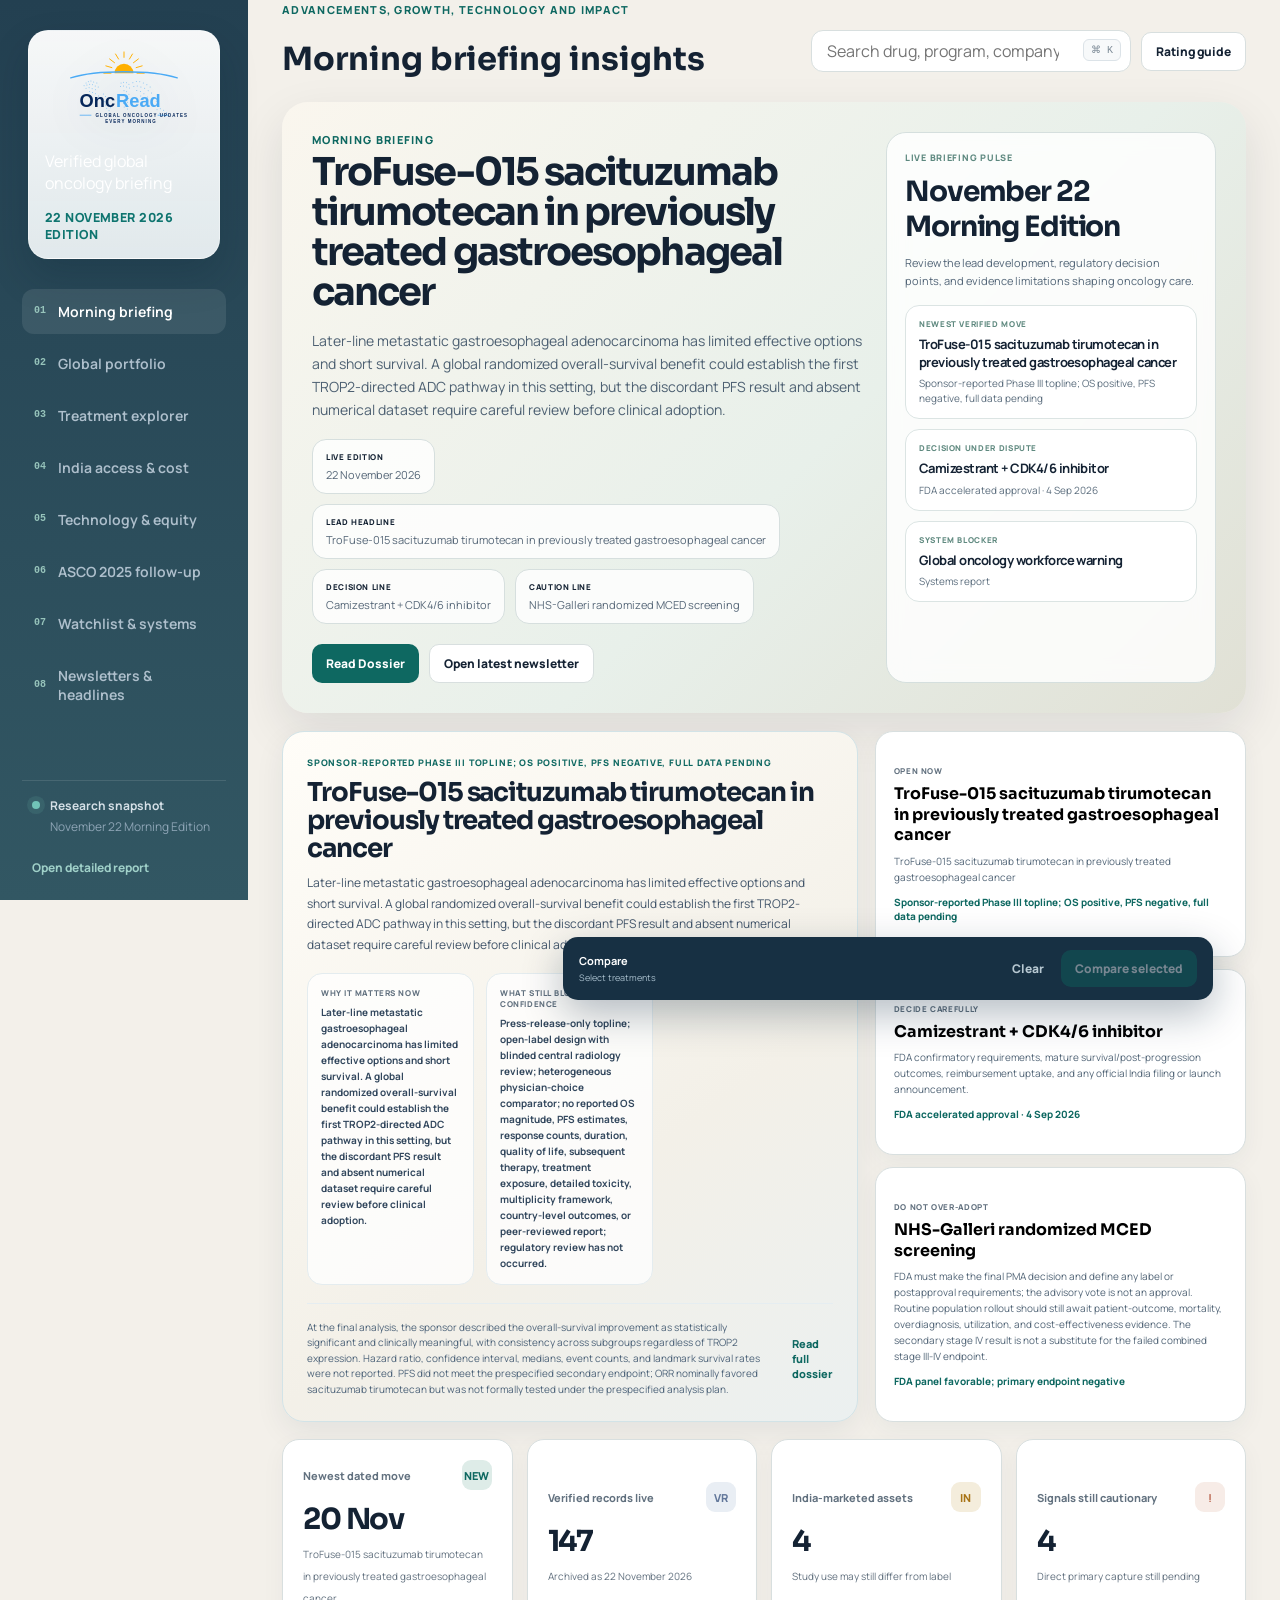
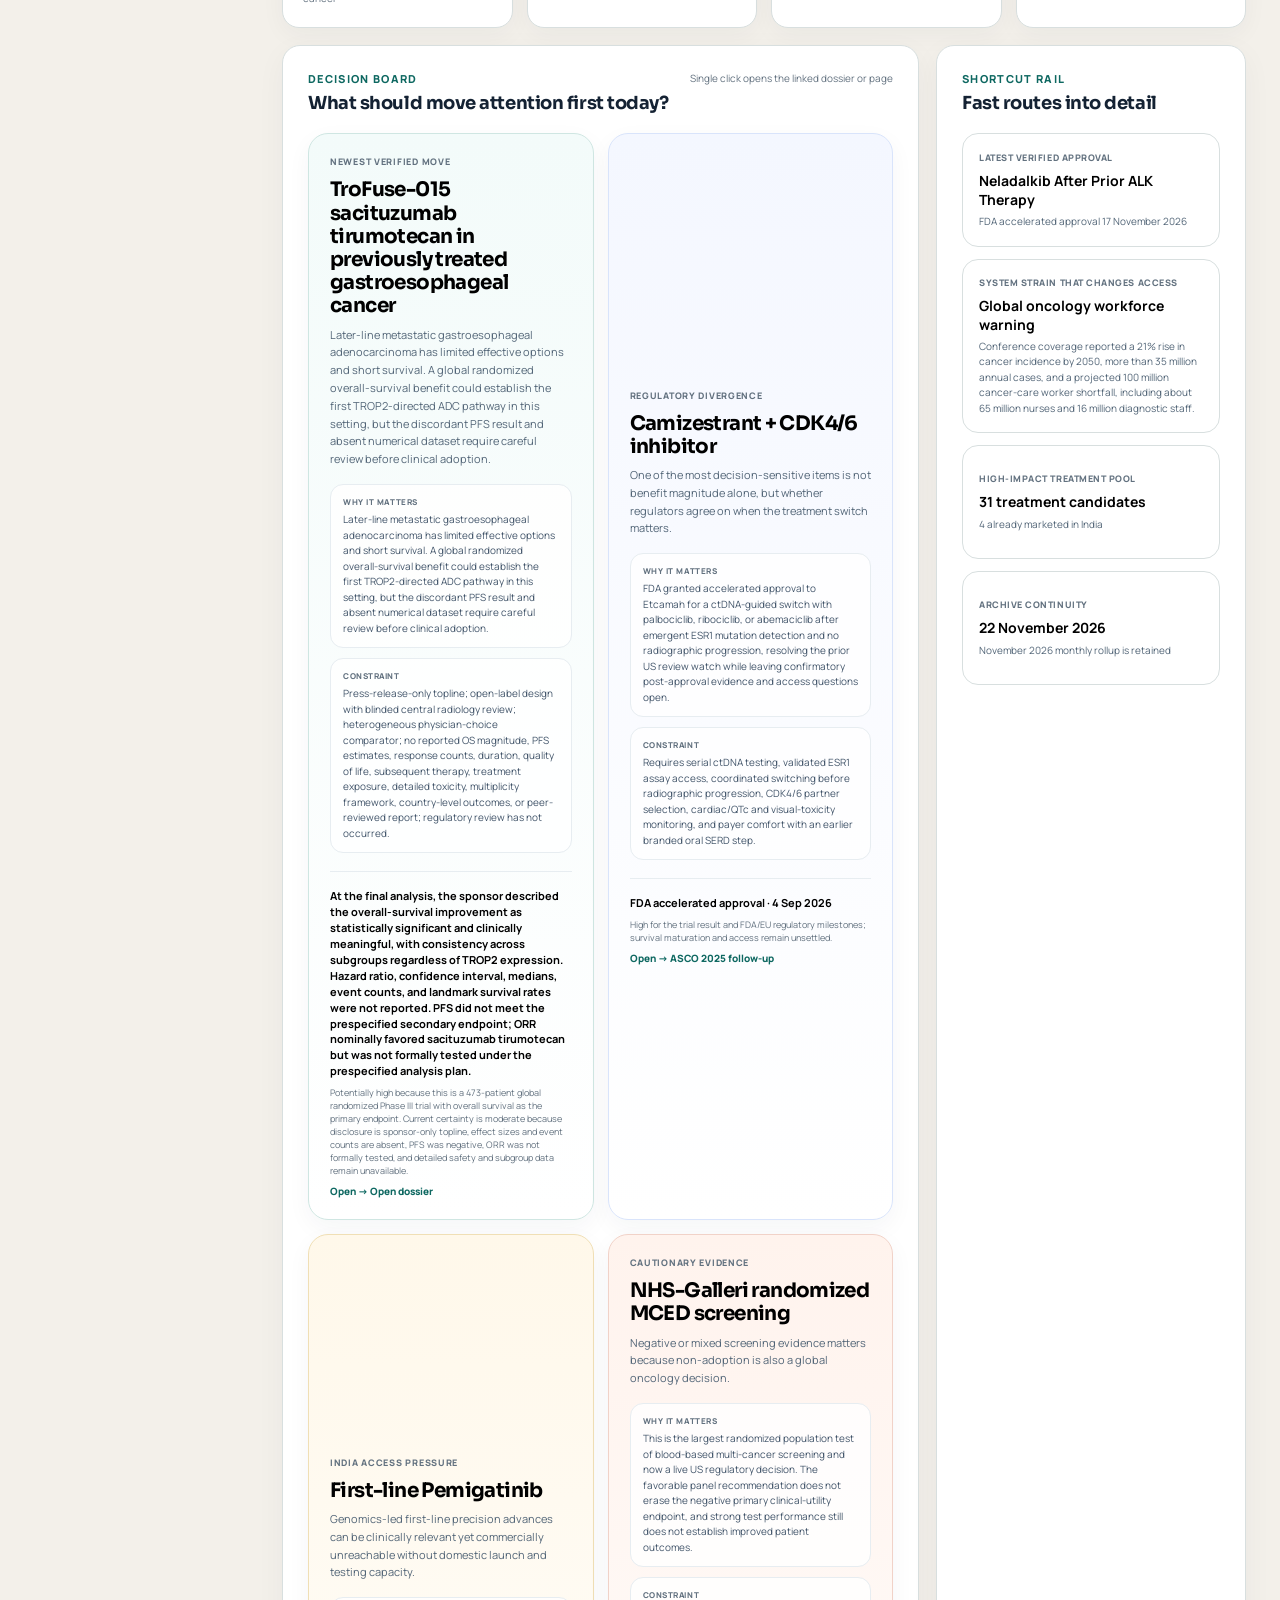
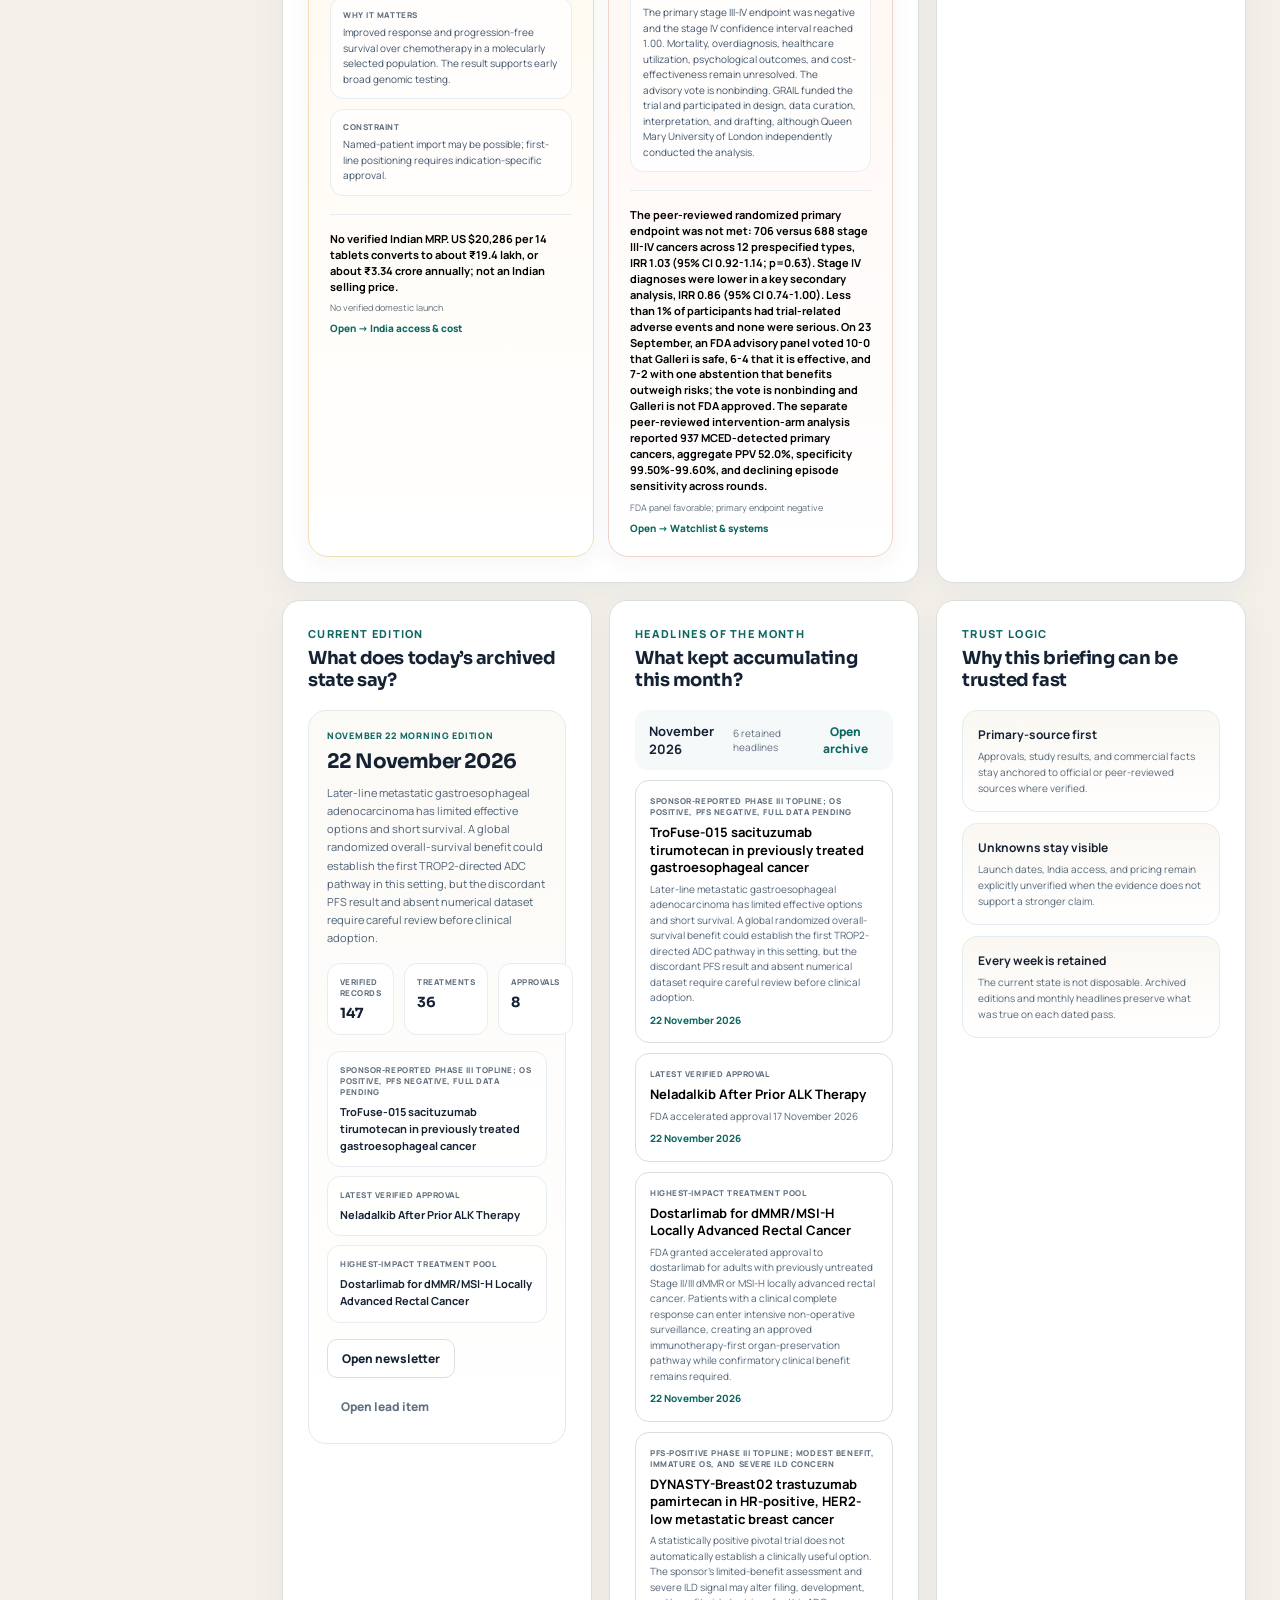
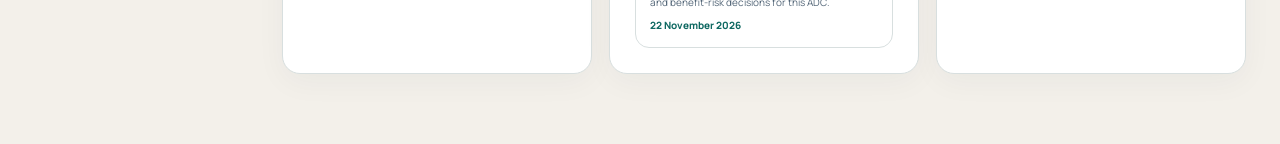
==== index.html @ a48108db "Morning briefing refresh 2026-11-22" ====
<!doctype html>
<html lang="en">
<head>
  <meta charset="utf-8">
  <meta name="viewport" content="width=device-width, initial-scale=1">
  <meta name="description" content="OncRead - Onco updates made easy. Interactive oncology evidence, treatment, cost, safety and access tracking.">
  <link rel="icon" href="oncread_favicon.svg" type="image/svg+xml">
  <link rel="apple-touch-icon" href="oncread_favicon.svg">
  <title>OncRead - Onco updates made easy</title>
  <link rel="stylesheet" href="styles.css?v=20261122-ac281ae">
</head>
<body>
  <a class="skip-link" href="#main-content">Skip to main content</a>
  <div class="app-shell">
    <aside class="sidebar">
      <div class="brand">
        <div class="brand-lockup">
          <img class="brand-mark" src="oncread_logo.svg" alt="OncRead">
          <p class="brand-note">Verified global oncology briefing</p>
          <p id="brand-edition-date" class="brand-edition-date">11 November 2026 edition</p>
        </div>
      </div>

      <nav aria-label="Dashboard sections">
        <button class="nav-item active" data-view="insights">
          <span class="nav-icon">01</span><span>Morning briefing</span>
        </button>
        <button class="nav-item" data-view="overview">
          <span class="nav-icon">02</span><span>Global portfolio</span>
        </button>
        <button class="nav-item" data-view="treatments">
          <span class="nav-icon">03</span><span>Treatment explorer</span>
        </button>
        <button class="nav-item" data-view="india">
          <span class="nav-icon">04</span><span>India access & cost</span>
        </button>
        <button class="nav-item" data-view="systems">
          <span class="nav-icon">05</span><span>Technology & equity</span>
        </button>
        <button class="nav-item" data-view="followup">
          <span class="nav-icon">06</span><span>ASCO 2025 follow-up</span>
        </button>
        <button class="nav-item" data-view="watchlist">
          <span class="nav-icon">07</span><span>Watchlist & systems</span>
        </button>
        <button class="nav-item" data-view="archive">
          <span class="nav-icon">08</span><span>Newsletters & headlines</span>
        </button>
      </nav>

      <div class="sidebar-note">
        <span class="status-dot"></span>
        <div>
          <strong>Research snapshot</strong>
          <p id="sidebar-prepared-date">November 22 Morning Edition</p>
        </div>
      </div>
      <a class="report-link" href="ASCO_2026_Advances_Impact_Assessment.docx">Open detailed report</a>
    </aside>

    <main id="main-content" tabindex="-1">
      <header class="topbar">
        <div>
          <p class="eyebrow">Advancements, growth, technology and impact</p>
          <h1 id="view-title">Morning briefing insights</h1>
        </div>
        <div class="topbar-actions">
          <label class="search-box">
            <span class="sr-only">Search global portfolio</span>
            <input id="global-search" type="search" aria-label="Search dashboard" placeholder="Search drug, program, company, cancer...">
            <kbd>⌘ K</kbd>
          </label>
          <button id="methodology-button" class="button secondary">Rating guide</button>
        </div>
      </header>

      <section id="insights" class="view active" aria-labelledby="view-title">
        <div class="briefing-hero">
          <div class="briefing-hero-copy">
            <p class="eyebrow light">Morning briefing</p>
            <h3 id="briefing-headline">TroFuse-015 sacituzumab tirumotecan in previously treated gastroesophageal cancer</h3>
            <p id="briefing-summary">Later-line metastatic gastroesophageal adenocarcinoma has limited effective options and short survival. A global randomized overall-survival benefit could establish the first TROP2-directed ADC pathway in this setting, but the discordant PFS result and absent numerical dataset require careful review before clinical adoption.</p>
            <div id="briefing-tag-row" class="briefing-tag-row"><span class="briefing-tag"><strong>Live edition</strong>20 July 2026</span><span class="briefing-tag"><strong>Lead headline</strong>Gedatolisib + Fulvestrant</span><span class="briefing-tag"><strong>Decision line</strong>Camizestrant + CDK4/6 inhibitor</span><span class="briefing-tag"><strong>Caution line</strong>Galleri screening signal</span></div>
            <div class="briefing-cta-row">
              <button id="briefing-primary-action" class="button primary" type="button">Read Dossier</button>
              <button class="button secondary" type="button" data-view="archive">Open latest newsletter</button>
            </div>
          </div>
          <div class="briefing-pulse">
            <span class="briefing-pulse-label">Live briefing pulse</span>
            <strong id="briefing-date-label">November 22 Morning Edition</strong>
            <p id="briefing-pulse-summary">Review the lead development, regulatory decision points, and evidence limitations shaping oncology care.</p>
            <div id="briefing-pulse-list" class="briefing-pulse-list"></div>
          </div>
        </div>

        <div class="briefing-ribbon">
          <article id="briefing-feature-card" class="briefing-feature-card"></article>
          <div id="briefing-action-board" class="briefing-action-board"></div>
        </div>

        <div id="insight-metrics" class="metric-grid"></div>

        <div class="dashboard-grid">
          <article class="panel span-8">
            <div class="panel-heading">
              <div>
                <p class="eyebrow">Decision board</p>
                <h3>What should move attention first today?</h3>
              </div>
              <span class="microcopy">Single click opens the linked dossier or page</span>
            </div>
            <div id="insight-grid" class="insight-grid"></div>
          </article>

          <article class="panel span-4">
            <div class="panel-heading">
              <div>
                <p class="eyebrow">Shortcut rail</p>
                <h3>Fast routes into detail</h3>
              </div>
            </div>
            <div id="insight-rail" class="insight-rail"></div>
          </article>

          <article class="panel span-4">
            <div class="panel-heading">
              <div>
                <p class="eyebrow">Current edition</p>
                <h3>What does today’s archived state say?</h3>
              </div>
            </div>
            <div id="current-edition-preview" class="current-edition-preview"></div>
          </article>

          <article class="panel span-4">
            <div class="panel-heading">
              <div>
                <p class="eyebrow">Headlines of the month</p>
                <h3>What kept accumulating this month?</h3>
              </div>
            </div>
            <div id="monthly-headlines-preview" class="headline-preview-list"></div>
          </article>

          <article class="panel span-4">
            <div class="panel-heading">
              <div>
                <p class="eyebrow">Trust logic</p>
                <h3>Why this briefing can be trusted fast</h3>
              </div>
            </div>
            <div class="trust-list">
              <div class="trust-item">
                <strong>Primary-source first</strong>
                <p>Approvals, study results, and commercial facts stay anchored to official or peer-reviewed sources where verified.</p>
              </div>
              <div class="trust-item">
                <strong>Unknowns stay visible</strong>
                <p>Launch dates, India access, and pricing remain explicitly unverified when the evidence does not support a stronger claim.</p>
              </div>
              <div class="trust-item">
                <strong>Every week is retained</strong>
                <p>The current state is not disposable. Archived editions and monthly headlines preserve what was true on each dated pass.</p>
              </div>
            </div>
          </article>
        </div>
      </section>

      <section id="archive" class="view" aria-labelledby="view-title">
        <div class="archive-hero">
          <div>
            <p class="eyebrow light">Edition archive</p>
            <h3>Retain every verified weekly state as a dated newsletter, not a disappearing overwrite.</h3>
            <p>Reopen any dated edition from 15 June 2026 onward and see the summary, headlines, and spotlight items exactly as they appeared that week.</p>
          </div>
          <div class="followup-stamp archive-stamp">
            <strong id="archive-edition-count">0</strong><span>newsletter editions</span>
            <small>Monthly headlines plus dated weekly states</small>
          </div>
        </div>

        <div class="dashboard-grid">
          <article class="panel span-4">
            <div class="panel-heading">
              <div>
                <p class="eyebrow">Monthly rollup</p>
                <h3>Headlines of the month</h3>
              </div>
              <span class="microcopy">Aggregated from dated editions</span>
            </div>
            <div id="archive-months" class="archive-months"></div>
          </article>

          <article class="panel span-8">
            <div class="panel-heading">
              <div>
                <p class="eyebrow">Weekly archive</p>
                <h3>Open a past newsletter edition</h3>
              </div>
              <span class="microcopy"><strong id="archive-current-edition-label">Current edition</strong></span>
            </div>
            <div id="archive-edition-list" class="archive-edition-list"></div>
          </article>

          <article class="panel span-12">
            <div class="panel-heading">
              <div>
                <p class="eyebrow">Selected edition</p>
                <h3>Weekly newsletter detail</h3>
              </div>
              <span id="archive-selected-label" class="microcopy">Choose an edition to open its archived summary</span>
            </div>
            <div id="archive-detail" class="archive-detail"></div>
          </article>
        </div>
      </section>

      <section id="overview" class="view" aria-labelledby="view-title">
        <div class="portfolio-hero">
          <div>
            <p class="eyebrow light">Curated global portfolio</p>
            <h3>Search once, then read the verified oncology record without bouncing across the dashboard.</h3>
            <p>This page unifies the dashboard's treatment dossiers, ASCO follow-up programs, and watchlist/system signals into one searchable portfolio. It reuses only the verified fields already captured elsewhere in the product, so missing values remain explicitly labeled instead of inferred.</p>
          </div>
          <div class="followup-stamp portfolio-stamp">
            <strong id="portfolio-count">0</strong><span>verified records</span>
            <small>Drug, company, program, or cancer type</small>
          </div>
        </div>

        <div id="portfolio-metrics" class="metric-grid"></div>

        <div class="portfolio-toolbar">
          <label class="portfolio-search-box">Search the portfolio
            <input id="portfolio-search" type="search" aria-label="Search verified portfolio" placeholder="Try tucatinib, pembrolizumab, AstraZeneca, bladder cancer">
          </label>
          <label>Portfolio lane
            <select id="portfolio-type-filter" aria-label="Filter portfolio by record type">
              <option value="all">All verified records</option>
              <option value="treatment">Treatment explorer</option>
              <option value="followup">ASCO 2025 follow-up</option>
              <option value="watchlist">Watchlist & systems</option>
            </select>
          </label>
          <button id="clear-portfolio-search" class="button secondary">Reset portfolio</button>
        </div>

        <div class="dashboard-grid">
          <article class="panel span-5">
            <div class="panel-heading">
              <div>
                <p class="eyebrow">Search results</p>
                <h3>Curated oncology records</h3>
              </div>
              <span class="microcopy"><strong id="portfolio-result-count">0</strong> matches</span>
            </div>
            <div id="portfolio-results" class="portfolio-results"></div>
          </article>

          <article class="panel span-7">
            <div class="panel-heading">
              <div>
                <p class="eyebrow">Selected record</p>
                <h3>Verified detail</h3>
              </div>
              <span class="microcopy">Use the original dossier button when you want the specialist surface</span>
            </div>
            <div id="portfolio-detail" class="portfolio-detail"></div>
          </article>

          <article class="panel span-12">
            <div class="panel-heading">
              <div>
                <p class="eyebrow">Curation method</p>
                <h3>Designed to stay rigorous</h3>
              </div>
            </div>
            <div class="method-list">
              <p><strong>No new inference layer.</strong> The portfolio page does not invent labels, outcomes, prices, approvals, or launch dates; it only reorganizes already-verified dashboard records.</p>
              <p><strong>Cross-lane search.</strong> Treatments, regulatory follow-up programs, and system/watchlist signals are searchable from one place so users can find a molecule or issue without knowing the source section first.</p>
              <p><strong>Explicit uncertainty.</strong> Conference-only, investigational, negative, and region-divergent records keep their original caution labels rather than being flattened into a generic product card.</p>
              <p><strong>Route back to depth.</strong> Every result keeps a link back to its original treatment, follow-up, or watchlist dossier so the portfolio stays curated instead of bloated.</p>
            </div>
          </article>
        </div>
      </section>

      <section id="treatments" class="view" aria-labelledby="view-title">
        <div class="filter-bar">
          <label>Cancer type
            <select id="cancer-filter" aria-label="Filter treatments by cancer type"><option value="all">All cancer types</option></select>
          </label>
          <label>Evidence
            <select id="phase-filter" aria-label="Filter treatments by evidence phase"><option value="all">All phases</option></select>
          </label>
          <label>Impact
            <select id="impact-filter" aria-label="Filter treatments by impact level"><option value="all">All impact levels</option></select>
          </label>
          <label>India status
            <select id="india-filter" aria-label="Filter treatments by India access status">
              <option value="all">All access states</option>
              <option value="available">Available / marketed</option>
              <option value="limited">Import / trial access</option>
              <option value="not-launched">Not launched</option>
            </select>
          </label>
          <button id="clear-filters" class="button secondary">Reset</button>
        </div>
        <div class="results-line"><strong id="result-count">0</strong> advances shown <span>Select up to three for direct comparison.</span></div>
        <div id="treatment-grid" class="treatment-grid"></div>
      </section>

      <section id="india" class="view" aria-labelledby="view-title">
        <div class="india-intro">
          <div>
            <p class="eyebrow">Commercialization lens</p>
            <h3>India availability is indication-specific.</h3>
            <p>A product may be marketed in India while the ASCO study regimen remains off-label or investigational. Converted US prices are shown only as context and are not Indian market prices.</p>
          </div>
          <div class="exchange-card">
            <span>Illustrative conversion used</span>
            <strong>₹95.4 / US$</strong>
            <small>June 2026 reference</small>
          </div>
        </div>
        <div id="india-metrics" class="metric-grid compact"></div>
        <article class="panel">
          <div class="panel-heading">
            <div>
              <p class="eyebrow">Access, price and launch</p>
              <h3>India commercialization tracker</h3>
            </div>
            <span class="microcopy">Prices are gross references, not patient out-of-pocket costs</span>
          </div>
          <div id="india-table" class="table-wrap india-table"></div>
        </article>
      </section>

      <section id="systems" class="view" aria-labelledby="view-title">
        <div id="technology-grid" class="technology-grid"></div>
        <div class="dashboard-grid">
          <article class="panel span-7">
            <div class="panel-heading">
              <div>
                <p class="eyebrow">Implementation gap</p>
                <h3>Operational performance vs clinical proof</h3>
              </div>
            </div>
            <div id="technology-bars" class="technology-bars"></div>
          </article>
          <article class="panel span-5">
            <div class="panel-heading">
              <div>
                <p class="eyebrow">Global oncology</p>
                <h3>Equity and system capacity</h3>
              </div>
            </div>
            <div class="equity-stack">
              <div class="equity-card brazil">
                <span>Brazil · prostate cancer</span>
                <strong>670,205</strong>
                <p>men treated in the public system; racial differences persisted in stage, local treatment and recorded expenditure.</p>
              </div>
              <div class="equity-card kyrgyzstan">
                <span>Kyrgyzstan · cancer burden</span>
                <strong>+21.6%</strong>
                <p>increase in reported new cases from 2020 to 2024, increasing pressure on diagnostics and treatment capacity.</p>
              </div>
            </div>
          </article>
        </div>
      </section>

      <section id="followup" class="view" aria-labelledby="view-title">
        <div class="followup-hero">
          <div>
            <p class="eyebrow light">One year later · baseline 9 June 2026, refreshed for later milestones</p>
            <h3>Which ASCO 2025 signals actually moved forward?</h3>
            <p>This tracker shows which major ASCO 2025 regimens actually moved forward into practice, guidelines, review, or approval. A strong conference result stays provisional until a later milestone is verified.</p>
          </div>
          <div class="followup-stamp">
            <strong id="followup-program-count">0</strong><span>programs tracked</span>
            <small>Selected, not exhaustive</small>
          </div>
        </div>

        <div id="followup-metrics" class="metric-grid"></div>

        <div class="filter-bar followup-filters">
          <label>Current pathway
            <select id="followup-status-filter" aria-label="Filter follow-up records by pathway status">
              <option value="all">All pathways</option>
              <option value="approved">Regulatory approval</option>
              <option value="review">Under regulatory review</option>
              <option value="guideline">Guideline / practice signal</option>
              <option value="development">Ongoing development</option>
            </select>
          </label>
          <label>Disease area
            <select id="followup-cancer-filter" aria-label="Filter follow-up records by disease area"><option value="all">All disease areas</option></select>
          </label>
          <button id="reset-followup" class="button secondary">Reset</button>
          <div class="followup-legend">
            <span><i class="legend-dot approved"></i>Approved</span>
            <span><i class="legend-dot review"></i>Review</span>
            <span><i class="legend-dot guideline"></i>Guideline</span>
            <span><i class="legend-dot development"></i>Development</span>
          </div>
        </div>

        <div class="dashboard-grid">
          <article class="panel span-12">
            <div class="panel-heading">
              <div>
                <p class="eyebrow">Program register</p>
                <h3>Evidence, regulation and next catalyst</h3>
              </div>
              <span class="microcopy">Open any dossier for trial design, safety and regional status</span>
            </div>
            <div id="followup-register" class="table-wrap"></div>
          </article>

          <article class="panel span-12">
            <div class="panel-heading">
              <div>
                <p class="eyebrow">Conference-to-care narratives</p>
                <h3>What happened after the presentation?</h3>
              </div>
              <span class="microcopy">Dates are verified public milestones</span>
            </div>
            <div id="followup-grid" class="followup-grid"></div>
          </article>

          <article class="panel span-7">
            <div class="panel-heading">
              <div>
                <p class="eyebrow">What the year changed</p>
                <h3>Follow-through assessment</h3>
              </div>
            </div>
            <div id="followup-lessons" class="followup-lessons"></div>
          </article>

          <article class="panel span-5">
            <div class="panel-heading">
              <div>
                <p class="eyebrow">Method</p>
                <h3>How status was assigned</h3>
              </div>
            </div>
            <div class="method-list">
              <p><strong>Approved</strong> means a regulator has authorized the ASCO regimen and population.</p>
              <p><strong>Under review</strong> means a formal application or positive committee opinion is verified, but final authorization may still be pending.</p>
              <p><strong>Guideline signal</strong> means clinical use may advance before a new label, but regulatory and reimbursement status can differ.</p>
              <p><strong>Ongoing development</strong> includes publication, follow-up or further trials without verified approval for the studied use.</p>
            </div>
          </article>
        </div>
      </section>

      <section id="watchlist" class="view" aria-labelledby="view-title">
        <div class="followup-hero watchlist-hero">
          <div>
            <p class="eyebrow light">Open-ended daily review · updated 3 November 2026</p>
            <h3>Material developments that do not fit the treatment cards need their own lane.</h3>
            <p>This watchlist keeps conference signals, negative screening results, surgery-sparing approaches, and system-capacity warnings in view when they could change oncology decisions but still fall short of routine-care adoption.</p>
          </div>
          <div class="followup-stamp">
            <strong id="watchlist-count">0</strong><span>signals tracked</span>
            <small>Conference-only and system-level items clearly labeled</small>
          </div>
        </div>

        <div id="watchlist-metrics" class="metric-grid"></div>

        <div class="filter-bar followup-filters">
          <label>Signal type
            <select id="watchlist-type-filter" aria-label="Filter watchlist by signal type">
              <option value="all">All signal types</option>
            </select>
          </label>
          <label>Evidence state
            <select id="watchlist-status-filter" aria-label="Filter watchlist by evidence state">
              <option value="all">All evidence states</option>
              <option value="published">Peer-reviewed publication</option>
              <option value="regulatory">Regulatory filing or policy</option>
              <option value="conference">Conference-only</option>
              <option value="negative">Negative or cautionary</option>
              <option value="neutral">Neutral randomized result</option>
              <option value="systems">System-level report</option>
            </select>
          </label>
          <button id="reset-watchlist" class="button secondary">Reset</button>
          <div class="followup-legend">
            <span><i class="legend-dot review"></i>Conference-only</span>
            <span><i class="legend-dot development"></i>Negative or cautionary</span>
            <span><i class="legend-dot neutral"></i>Neutral randomized result</span>
            <span><i class="legend-dot approved"></i>System-level report</span>
          </div>
        </div>

        <div class="dashboard-grid">
          <article class="panel span-12">
            <div class="panel-heading">
              <div>
                <p class="eyebrow">Decision register</p>
                <h3>Why these signals matter even without a full product launch or new label</h3>
              </div>
              <span class="microcopy">Each entry states what could change, who is affected and what is still missing</span>
            </div>
            <div id="watchlist-register" class="table-wrap"></div>
          </article>

          <article class="panel span-12">
            <div class="panel-heading">
              <div>
                <p class="eyebrow">Dossiers</p>
                <h3>Conference-only and system-level evidence with explicit caution</h3>
              </div>
              <span class="microcopy">Use these cards when taxonomy would otherwise force a misleading fit</span>
            </div>
            <div id="watchlist-grid" class="followup-grid"></div>
          </article>
        </div>
      </section>
    </main>
  </div>

  <div id="compare-tray" class="compare-tray" aria-live="polite">
    <div><strong>Compare</strong><span id="compare-names">Select treatments</span></div>
    <div>
      <button id="clear-compare" class="button ghost">Clear</button>
      <button id="open-compare" class="button primary" disabled>Compare selected</button>
    </div>
  </div>

  <dialog id="detail-dialog" class="modal" aria-label="Treatment evidence dossier">
    <button class="modal-close" data-close-dialog aria-label="Close">×</button>
    <div id="detail-content"></div>
  </dialog>

  <dialog id="compare-dialog" class="modal wide" aria-label="Treatment comparison">
    <button class="modal-close" data-close-dialog aria-label="Close">×</button>
    <div id="compare-content"></div>
  </dialog>

  <dialog id="methodology-dialog" class="modal" aria-label="Impact rating guide">
    <button class="modal-close" data-close-dialog aria-label="Close">×</button>
    <div class="modal-header">
      <p class="eyebrow">Interpretation framework</p>
      <h2>What the impact categories mean</h2>
      <p>Ratings summarize evidence strength and practical meaning. They do not replace regulatory approval, guidelines or clinical judgment.</p>
    </div>
    <div id="rating-guide" class="rating-guide"></div>
  </dialog>

  <dialog id="followup-dialog" class="modal wide" aria-label="ASCO follow-up dossier">
    <button class="modal-close" data-close-dialog aria-label="Close">×</button>
    <div id="followup-detail-content"></div>
  </dialog>

  <dialog id="watchlist-dialog" class="modal wide" aria-label="Watchlist evidence dossier">
    <button class="modal-close" data-close-dialog aria-label="Close">×</button>
    <div id="watchlist-detail-content"></div>
  </dialog>

  <script id="initial-edition-archive" type="application/json">
{
  "generatedAt": "2026-11-22T00:44:30.677Z",
  "currentEditionId": "2026-11-22",
  "currentEditionLabel": "22 November 2026",
  "editions": [
    {
      "id": "2026-11-22",
      "editionLabel": "22 November 2026",
      "preparedLabel": "November 22 Morning Edition",
      "monthKey": "2026-11",
      "monthLabel": "November 2026",
      "summary": "Later-line metastatic gastroesophageal adenocarcinoma has limited effective options and short survival. A global randomized overall-survival benefit could establish the first TROP2-directed ADC pathway in this setting, but the discordant PFS result and absent numerical dataset require careful review before clinical adoption.",
      "file": "/data/editions/2026-11-22.json",
      "metrics": {
        "insights": 4,
        "treatments": 36,
        "followupApprovals": 8,
        "indiaMarketed": 4,
        "watchlistSignals": 100,
        "verifiedRecords": 147
      }
    },
    {
      "id": "2026-11-21",
      "editionLabel": "21 November 2026",
      "preparedLabel": "November 21 Morning Edition",
      "monthKey": "2026-11",
      "monthLabel": "November 2026",
      "summary": "Later-line metastatic gastroesophageal adenocarcinoma has limited effective options and short survival. A global randomized overall-survival benefit could establish the first TROP2-directed ADC pathway in this setting, but the discordant PFS result and absent numerical dataset require careful review before clinical adoption.",
      "file": "/data/editions/2026-11-21.json",
      "metrics": {
        "insights": 4,
        "treatments": 36,
        "followupApprovals": 8,
        "indiaMarketed": 4,
        "watchlistSignals": 100,
        "verifiedRecords": 147
      }
    },
    {
      "id": "2026-11-20",
      "editionLabel": "20 November 2026",
      "preparedLabel": "November 20 Morning Edition",
      "monthKey": "2026-11",
      "monthLabel": "November 2026",
      "summary": "CT and other ionizing modalities are indispensable in pediatric trauma, congenital disease, neurologic emergencies, and serious illness. A large real-world dose-response estimate gives clinicians, radiologists, health systems, and families a clearer basis for minimizing avoidable exposure while preserving timely diagnosis.",
      "file": "/data/editions/2026-11-20.json",
      "metrics": {
        "insights": 4,
        "treatments": 36,
        "followupApprovals": 8,
        "indiaMarketed": 4,
        "watchlistSignals": 99,
        "verifiedRecords": 146
      }
    },
    {
      "id": "2026-11-19",
      "editionLabel": "19 November 2026",
      "preparedLabel": "November 19 Morning Edition",
      "monthKey": "2026-11",
      "monthLabel": "November 2026",
      "summary": "Operable older adults often face a high-stakes choice between a procedure and noninvasive radiation. The analysis shows that much of the apparent survival difference in standard observational studies is selection bias, while leaving a small surgery-associated advantage that may inform but cannot settle multidisciplinary counseling.",
      "file": "/data/editions/2026-11-19.json",
      "metrics": {
        "insights": 4,
        "treatments": 36,
        "followupApprovals": 8,
        "indiaMarketed": 4,
        "watchlistSignals": 98,
        "verifiedRecords": 145
      }
    },
    {
      "id": "2026-11-18",
      "editionLabel": "18 November 2026",
      "preparedLabel": "November 18 Morning Edition",
      "monthKey": "2026-11",
      "monthLabel": "November 2026",
      "summary": "FDA granted accelerated approval to neladalkib, marketed as Nelkarmi, for adults with locally advanced or metastatic ALK-positive non-small cell lung cancer after either alectinib as the only prior ALK inhibitor or at least two prior ALK inhibitors plus platinum-based chemotherapy. The action adds a biomarker-defined option after resistance to established ALK therapy.",
      "file": "/data/editions/2026-11-18.json",
      "metrics": {
        "insights": 4,
        "treatments": 36,
        "followupApprovals": 8,
        "indiaMarketed": 4,
        "watchlistSignals": 95,
        "verifiedRecords": 142
      }
    },
    {
      "id": "2026-11-17",
      "editionLabel": "17 November 2026",
      "preparedLabel": "November 17 Morning Edition",
      "monthKey": "2026-11",
      "monthLabel": "November 2026",
      "summary": "FDA approved the all-oral combination of giredestrant, marketed as Wilserdly, plus everolimus for adults with ER-positive, HER2-negative, ESR1-mutated locally advanced or metastatic breast cancer after qualifying endocrine recurrence or progression. FDA also authorized FoundationOne Liquid CDx as the companion diagnostic for specified ESR1 ligand-binding-domain mutations.",
      "file": "/data/editions/2026-11-17.json",
      "metrics": {
        "insights": 4,
        "treatments": 35,
        "followupApprovals": 8,
        "indiaMarketed": 4,
        "watchlistSignals": 94,
        "verifiedRecords": 140
      }
    },
    {
      "id": "2026-11-16",
      "editionLabel": "16 November 2026",
      "preparedLabel": "November 16 Morning Edition",
      "monthKey": "2026-11",
      "monthLabel": "November 2026",
      "summary": "If authorized by the European Commission, the opinions would add another EGFR inhibitor and a first-line PD-1 plus chemotherapy option to the EU NSCLC treatment landscape, affecting biomarker testing, selection, procurement, and sequencing.",
      "file": "/data/editions/2026-11-16.json",
      "metrics": {
        "insights": 4,
        "treatments": 34,
        "followupApprovals": 8,
        "indiaMarketed": 4,
        "watchlistSignals": 93,
        "verifiedRecords": 138
      }
    },
    {
      "id": "2026-11-15",
      "editionLabel": "15 November 2026",
      "preparedLabel": "November 15 Morning Edition",
      "monthKey": "2026-11",
      "monthLabel": "November 2026",
      "summary": "If authorized by the European Commission, the opinions would add another EGFR inhibitor and a first-line PD-1 plus chemotherapy option to the EU NSCLC treatment landscape, affecting biomarker testing, selection, procurement, and sequencing.",
      "file": "/data/editions/2026-11-15.json",
      "metrics": {
        "insights": 4,
        "treatments": 34,
        "followupApprovals": 8,
        "indiaMarketed": 4,
        "watchlistSignals": 93,
        "verifiedRecords": 138
      }
    },
    {
      "id": "2026-11-14",
      "editionLabel": "14 November 2026",
      "preparedLabel": "November 14 Morning Edition",
      "monthKey": "2026-11",
      "monthLabel": "November 2026",
      "summary": "Japan's Ministry of Health, Labour and Welfare approved the wearable Optune Pax Tumor Treating Fields device with first-line gemcitabine and nab-paclitaxel for adults with unresectable locally advanced pancreatic cancer. PANOVA-3 provides randomized evidence of a modest overall-survival improvement over chemotherapy alone. A peer-reviewed prespecified secondary analysis found stable global health status in both groups and longer deterioration-free survival for global health status and pain with Optune Pax.",
      "file": "/data/editions/2026-11-14.json",
      "metrics": {
        "insights": 4,
        "treatments": 34,
        "followupApprovals": 8,
        "indiaMarketed": 4,
        "watchlistSignals": 92,
        "verifiedRecords": 137
      }
    },
    {
      "id": "2026-11-13",
      "editionLabel": "13 November 2026",
      "preparedLabel": "November 13 Morning Edition",
      "monthKey": "2026-11",
      "monthLabel": "November 2026",
      "summary": "This is randomized evidence of both disease-control and survival improvement in a post-chemoimmunotherapy setting with limited options. The absolute gains are clinically relevant but must be weighed against substantial hematologic toxicity and the China-only evidence base.",
      "file": "/data/editions/2026-11-13.json",
      "metrics": {
        "insights": 4,
        "treatments": 34,
        "followupApprovals": 8,
        "indiaMarketed": 4,
        "watchlistSignals": 92,
        "verifiedRecords": 137
      }
    },
    {
      "id": "2026-11-12",
      "editionLabel": "12 November 2026",
      "preparedLabel": "November 12 Morning Edition",
      "monthKey": "2026-11",
      "monthLabel": "November 2026",
      "summary": "The analysis adds patient-centered evidence to a molecularly guided strategy that can spare nearly half of patients from adjuvant radiation while escalating pelvic treatment for unfavorable biology. It clarifies that de-escalation did not trade lower treatment burden for worse overall quality of life during the reported follow-up.",
      "file": "/data/editions/2026-11-12.json",
      "metrics": {
        "insights": 4,
        "treatments": 34,
        "followupApprovals": 8,
        "indiaMarketed": 4,
        "watchlistSignals": 89,
        "verifiedRecords": 134
      }
    },
    {
      "id": "2026-11-11",
      "editionLabel": "11 November 2026",
      "preparedLabel": "November 11 Morning Edition",
      "monthKey": "2026-11",
      "monthLabel": "November 2026",
      "summary": "FDA approved pimicotinib for adults with symptomatic tenosynovial giant cell tumor when surgery may worsen functional limitation or cause severe morbidity. In MANEUVER, blinded independent central review found a week-25 objective response in 56% of patients receiving pimicotinib versus 3.2% with placebo, with prespecified improvements in range of motion, pain, and physical function.",
      "file": "/data/editions/2026-11-11.json",
      "metrics": {
        "insights": 4,
        "treatments": 34,
        "followupApprovals": 8,
        "indiaMarketed": 4,
        "watchlistSignals": 87,
        "verifiedRecords": 132
      }
    },
    {
      "id": "2026-11-04",
      "editionLabel": "4 November 2026",
      "preparedLabel": "November 4 Morning Edition",
      "monthKey": "2026-11",
      "monthLabel": "November 2026",
      "summary": "A statistically positive pivotal trial does not automatically establish a clinically useful option. The sponsor's limited-benefit assessment and severe ILD signal may alter filing, development, and benefit-risk decisions for this ADC.",
      "file": "/data/editions/2026-11-04.json",
      "metrics": {
        "insights": 4,
        "treatments": 33,
        "followupApprovals": 8,
        "indiaMarketed": 4,
        "watchlistSignals": 87,
        "verifiedRecords": 131
      }
    },
    {
      "id": "2026-11-03",
      "editionLabel": "3 November 2026",
      "preparedLabel": "November 3 Morning Edition",
      "monthKey": "2026-11",
      "monthLabel": "November 2026",
      "summary": "MET overexpression or amplification is a common mechanism of resistance after third-generation EGFR inhibition. A positive global randomized trial and US filing could create a biomarker-selected, chemotherapy-sparing treatment pathway after osimertinib progression.",
      "file": "/data/editions/2026-11-03.json",
      "metrics": {
        "insights": 4,
        "treatments": 33,
        "followupApprovals": 8,
        "indiaMarketed": 4,
        "watchlistSignals": 83,
        "verifiedRecords": 127
      }
    },
    {
      "id": "2026-10-30",
      "editionLabel": "30 October 2026",
      "preparedLabel": "October 30 Morning Edition",
      "monthKey": "2026-10",
      "monthLabel": "October 2026",
      "summary": "A reproducible biomarker could focus a complex autologous TIL pathway on patients most likely to respond and make cell-therapy development more feasible in lung cancer. The current association is hypothesis-generating because the subgroup was derived retrospectively from a small, single-arm dataset.",
      "file": "/data/editions/2026-10-30.json",
      "metrics": {
        "insights": 4,
        "treatments": 33,
        "followupApprovals": 8,
        "indiaMarketed": 4,
        "watchlistSignals": 82,
        "verifiedRecords": 126
      }
    },
    {
      "id": "2026-10-29",
      "editionLabel": "29 October 2026",
      "preparedLabel": "October 29 Morning Edition",
      "monthKey": "2026-10",
      "monthLabel": "October 2026",
      "summary": "A large survival effect from a chemotherapy-free first-line combination could change treatment selection for PD-L1-positive recurrent or metastatic HNSCC if the full efficacy, safety, and quality-of-life dataset confirms a favorable benefit-risk profile.",
      "file": "/data/editions/2026-10-29.json",
      "metrics": {
        "insights": 4,
        "treatments": 33,
        "followupApprovals": 8,
        "indiaMarketed": 4,
        "watchlistSignals": 81,
        "verifiedRecords": 125
      }
    },
    {
      "id": "2026-10-28",
      "editionLabel": "28 October 2026",
      "preparedLabel": "October 28 Morning Edition",
      "monthKey": "2026-10",
      "monthLabel": "October 2026",
      "summary": "A fixed-dose, off-the-shelf BCMA bispecific that improves PFS against active standard regimens after commonly used anti-CD38 and lenalidomide therapy could move BCMA-directed treatment into earlier relapse and affect sequencing, infection prevention, and treatment-capacity planning.",
      "file": "/data/editions/2026-10-28.json",
      "metrics": {
        "insights": 4,
        "treatments": 33,
        "followupApprovals": 8,
        "indiaMarketed": 4,
        "watchlistSignals": 78,
        "verifiedRecords": 122
      }
    },
    {
      "id": "2026-10-27",
      "editionLabel": "27 October 2026",
      "preparedLabel": "October 27 Morning Edition",
      "monthKey": "2026-10",
      "monthLabel": "October 2026",
      "summary": "A chemotherapy-free first-line option could reduce treatment burden for a biomarker-defined group while improving disease control. The result also sharpens the distinction between pembrolizumab monotherapy and already authorized first-line pembrolizumab-plus-chemotherapy regimens.",
      "file": "/data/editions/2026-10-27.json",
      "metrics": {
        "insights": 4,
        "treatments": 32,
        "followupApprovals": 8,
        "indiaMarketed": 4,
        "watchlistSignals": 77,
        "verifiedRecords": 120
      }
    },
    {
      "id": "2026-10-26",
      "editionLabel": "26 October 2026",
      "preparedLabel": "October 26 Morning Edition",
      "monthKey": "2026-10",
      "monthLabel": "October 2026",
      "summary": "This is a direct randomized comparison with the drugs currently used in the same molecular setting, avoiding the uncertainty of an indirect cross-trial comparison and supporting a potential new later-line option.",
      "file": "/data/editions/2026-10-26.json",
      "metrics": {
        "insights": 4,
        "treatments": 32,
        "followupApprovals": 8,
        "indiaMarketed": 4,
        "watchlistSignals": 74,
        "verifiedRecords": 117
      }
    },
    {
      "id": "2026-10-25",
      "editionLabel": "25 October 2026",
      "preparedLabel": "October 25 Morning Edition",
      "monthKey": "2026-10",
      "monthLabel": "October 2026",
      "summary": "In INTerpath-001, adjuvant intismeran autogene plus pembrolizumab reduced the hazard of recurrence or death by 42% and distant metastasis or death by 38% versus pembrolizumab alone after complete resection of stage IIB-IV melanoma. This is the first positive randomized Phase III dataset for an individualized mRNA neoantigen therapy, but overall survival remains immature and the product is not approved.",
      "file": "/data/editions/2026-10-25.json",
      "metrics": {
        "insights": 4,
        "treatments": 32,
        "followupApprovals": 8,
        "indiaMarketed": 4,
        "watchlistSignals": 68,
        "verifiedRecords": 111
      }
    },
    {
      "id": "2026-10-24",
      "editionLabel": "24 October 2026",
      "preparedLabel": "October 24 Morning Edition",
      "monthKey": "2026-10",
      "monthLabel": "October 2026",
      "summary": "The result changes interpretation of perioperative checkpoint inhibition in MIBC: activity cannot be generalized across agents, trial designs, chemotherapy delivery, populations, and treatment sequences. Negative evidence can prevent unsupported substitution or extrapolation.",
      "file": "/data/editions/2026-10-24.json",
      "metrics": {
        "insights": 4,
        "treatments": 32,
        "followupApprovals": 8,
        "indiaMarketed": 4,
        "watchlistSignals": 63,
        "verifiedRecords": 106
      }
    },
    {
      "id": "2026-10-23",
      "editionLabel": "23 October 2026",
      "preparedLabel": "October 23 Morning Edition",
      "monthKey": "2026-10",
      "monthLabel": "October 2026",
      "summary": "The European Commission approved perioperative pembrolizumab plus enfortumab vedotin for adults with resectable muscle-invasive bladder cancer regardless of cisplatin eligibility, extending the chemotherapy-free curative-intent option across the EU after randomized improvements in event-free and overall survival over gemcitabine/cisplatin in cisplatin-eligible patients.",
      "file": "/data/editions/2026-10-23.json",
      "metrics": {
        "insights": 4,
        "treatments": 32,
        "followupApprovals": 8,
        "indiaMarketed": 4,
        "watchlistSignals": 59,
        "verifiedRecords": 102
      }
    },
    {
      "id": "2026-10-22",
      "editionLabel": "22 October 2026",
      "preparedLabel": "October 22 Morning Edition",
      "monthKey": "2026-10",
      "monthLabel": "October 2026",
      "summary": "The European Commission approved perioperative pembrolizumab plus enfortumab vedotin for adults with resectable muscle-invasive bladder cancer regardless of cisplatin eligibility, extending the chemotherapy-free curative-intent option across the EU after randomized improvements in event-free and overall survival over gemcitabine/cisplatin in cisplatin-eligible patients.",
      "file": "/data/editions/2026-10-22.json",
      "metrics": {
        "insights": 4,
        "treatments": 32,
        "followupApprovals": 8,
        "indiaMarketed": 4,
        "watchlistSignals": 59,
        "verifiedRecords": 102
      }
    },
    {
      "id": "2026-10-21",
      "editionLabel": "21 October 2026",
      "preparedLabel": "October 21 Morning Edition",
      "monthKey": "2026-10",
      "monthLabel": "October 2026",
      "summary": "National averages can conceal groups with very low screening access. Disaggregated monitoring can change where outreach, screening capacity, navigation, financing, and follow-up resources are directed, particularly for cervical-cancer elimination programmes.",
      "file": "/data/editions/2026-10-21.json",
      "metrics": {
        "insights": 4,
        "treatments": 32,
        "followupApprovals": 8,
        "indiaMarketed": 4,
        "watchlistSignals": 59,
        "verifiedRecords": 102
      }
    },
    {
      "id": "2026-10-20",
      "editionLabel": "20 October 2026",
      "preparedLabel": "October 20 Morning Edition",
      "monthKey": "2026-10",
      "monthLabel": "October 2026",
      "summary": "FDA granted accelerated approval to dostarlimab for adults with previously untreated Stage II/III dMMR or MSI-H locally advanced rectal cancer. Patients with a clinical complete response can enter intensive non-operative surveillance, creating an approved immunotherapy-first organ-preservation pathway while confirmatory clinical benefit remains required.",
      "file": "/data/editions/2026-10-20.json",
      "metrics": {
        "insights": 4,
        "treatments": 32,
        "followupApprovals": 8,
        "indiaMarketed": 4,
        "watchlistSignals": 58,
        "verifiedRecords": 101
      }
    },
    {
      "id": "2026-10-16",
      "editionLabel": "16 October 2026",
      "preparedLabel": "October 16 Morning Edition",
      "monthKey": "2026-10",
      "monthLabel": "October 2026",
      "summary": "dMMR/MSI-H gastric and GEJ cancers may be unusually sensitive to checkpoint blockade. Durable responses and high pCR support randomized perioperative and carefully monitored organ-preservation research, while also highlighting that response alone is not proof that surgery can be omitted.",
      "file": "/data/editions/2026-10-16.json",
      "metrics": {
        "insights": 4,
        "treatments": 31,
        "followupApprovals": 8,
        "indiaMarketed": 4,
        "watchlistSignals": 57,
        "verifiedRecords": 99
      }
    },
    {
      "id": "2026-10-15",
      "editionLabel": "15 October 2026",
      "preparedLabel": "October 15 Morning Edition",
      "monthKey": "2026-10",
      "monthLabel": "October 2026",
      "summary": "Workforce capability, trial access, and measurable facility quality are major constraints on cancer outcomes, especially in lower-resource systems. The agreement links WHO's government and health-system reach with ASCO's clinical education and quality programs and could create reusable implementation pathways rather than isolated training events.",
      "file": "/data/editions/2026-10-15.json",
      "metrics": {
        "insights": 4,
        "treatments": 31,
        "followupApprovals": 8,
        "indiaMarketed": 4,
        "watchlistSignals": 54,
        "verifiedRecords": 96
      }
    },
    {
      "id": "2026-10-14",
      "editionLabel": "14 October 2026",
      "preparedLabel": "October 14 Morning Edition",
      "monthKey": "2026-10",
      "monthLabel": "October 2026",
      "summary": "This is a pivotal negative efficacy signal for an off-the-shelf HPV16-targeted mRNA cancer immunotherapy in a biomarker-selected population. It prevents immune-response or early-phase activity from being mistaken for proven clinical benefit and keeps pembrolizumab-based standard care unchanged while OS matures.",
      "file": "/data/editions/2026-10-14.json",
      "metrics": {
        "insights": 4,
        "treatments": 30,
        "followupApprovals": 8,
        "indiaMarketed": 4,
        "watchlistSignals": 51,
        "verifiedRecords": 92
      }
    },
    {
      "id": "2026-10-13",
      "editionLabel": "13 October 2026",
      "preparedLabel": "October 13 Morning Edition",
      "monthKey": "2026-10",
      "monthLabel": "October 2026",
      "summary": "Cachexia can limit treatment tolerance, quality of life, and survival yet is often recognized late. The study shows that routinely collected weight and laboratory data can identify dynamic episodes at health-system scale and may support earlier supportive-care research without requiring a new assay.",
      "file": "/data/editions/2026-10-13.json",
      "metrics": {
        "insights": 4,
        "treatments": 30,
        "followupApprovals": 8,
        "indiaMarketed": 4,
        "watchlistSignals": 50,
        "verifiedRecords": 91
      }
    },
    {
      "id": "2026-10-12",
      "editionLabel": "12 October 2026",
      "preparedLabel": "October 12 Morning Edition",
      "monthKey": "2026-10",
      "monthLabel": "October 2026",
      "summary": "FDA adjuvant approval · 8 Oct 2026",
      "file": "/data/editions/2026-10-12.json",
      "metrics": {
        "insights": 4,
        "treatments": 30,
        "followupApprovals": 8,
        "indiaMarketed": 4,
        "watchlistSignals": 49,
        "verifiedRecords": 90
      }
    },
    {
      "id": "2026-10-11",
      "editionLabel": "11 October 2026",
      "preparedLabel": "October 11 Morning Edition",
      "monthKey": "2026-10",
      "monthLabel": "October 2026",
      "summary": "FDA adjuvant approval · 8 Oct 2026",
      "file": "/data/editions/2026-10-11.json",
      "metrics": {
        "insights": 4,
        "treatments": 30,
        "followupApprovals": 8,
        "indiaMarketed": 4,
        "watchlistSignals": 49,
        "verifiedRecords": 90
      }
    },
    {
      "id": "2026-10-10",
      "editionLabel": "10 October 2026",
      "preparedLabel": "October 10 Morning Edition",
      "monthKey": "2026-10",
      "monthLabel": "October 2026",
      "summary": "FDA adjuvant approval · 8 Oct 2026",
      "file": "/data/editions/2026-10-10.json",
      "metrics": {
        "insights": 4,
        "treatments": 30,
        "followupApprovals": 8,
        "indiaMarketed": 4,
        "watchlistSignals": 48,
        "verifiedRecords": 89
      }
    },
    {
      "id": "2026-10-09",
      "editionLabel": "9 October 2026",
      "preparedLabel": "October 9 Morning Edition",
      "monthKey": "2026-10",
      "monthLabel": "October 2026",
      "summary": "The negative result argues against assuming that preclinical PARP-CTLA-4 synergy translates into broad clinical benefit in recurrent BRCA-mutated ovarian cancer. It narrows the development case toward biomarker-selected research and makes the toxicity burden central to any future trial design.",
      "file": "/data/editions/2026-10-09.json",
      "metrics": {
        "insights": 4,
        "treatments": 30,
        "followupApprovals": 7,
        "indiaMarketed": 4,
        "watchlistSignals": 47,
        "verifiedRecords": 88
      }
    },
    {
      "id": "2026-10-08",
      "editionLabel": "8 October 2026",
      "preparedLabel": "October 8 Morning Edition",
      "monthKey": "2026-10",
      "monthLabel": "October 2026",
      "summary": "FDA approved tucatinib with trastuzumab and pertuzumab as maintenance after four to eight induction cycles of trastuzumab, pertuzumab and a taxane in adults without progression. HER2CLIMB-05 reduced the risk of progression or death by 36% versus placebo plus trastuzumab and pertuzumab; overall survival remains immature.",
      "file": "/data/editions/2026-10-08.json",
      "metrics": {
        "insights": 4,
        "treatments": 30,
        "followupApprovals": 7,
        "indiaMarketed": 4,
        "watchlistSignals": 45,
        "verifiedRecords": 86
      }
    },
    {
      "id": "2026-10-06",
      "editionLabel": "6 October 2026",
      "preparedLabel": "October 6 Morning Edition",
      "monthKey": "2026-10",
      "monthLabel": "October 2026",
      "summary": "R-CHOP has remained the frontline backbone for most newly diagnosed DLBCL. A large PFS effect from adding a CD3xCD20 bispecific could alter first-line treatment if complete efficacy, safety, survival, and implementation evidence supports regulatory approval and clinical adoption.",
      "file": "/data/editions/2026-10-06.json",
      "metrics": {
        "insights": 4,
        "treatments": 29,
        "followupApprovals": 7,
        "indiaMarketed": 4,
        "watchlistSignals": 45,
        "verifiedRecords": 85
      }
    },
    {
      "id": "2026-10-05",
      "editionLabel": "5 October 2026",
      "preparedLabel": "October 5 Morning Edition",
      "monthKey": "2026-10",
      "monthLabel": "October 2026",
      "summary": "Platinum-resistant ovarian cancer after bevacizumab, PARP inhibition, or mirvetuximab has limited durable options. The response duration and reported activity in low or non-expressing FRalpha tumors support randomized confirmation of a potentially broader ADC strategy.",
      "file": "/data/editions/2026-10-05.json",
      "metrics": {
        "insights": 4,
        "treatments": 29,
        "followupApprovals": 7,
        "indiaMarketed": 4,
        "watchlistSignals": 44,
        "verifiedRecords": 84
      }
    },
    {
      "id": "2026-10-03",
      "editionLabel": "3 October 2026",
      "preparedLabel": "October 3 Morning Edition",
      "monthKey": "2026-10",
      "monthLabel": "October 2026",
      "summary": "Bladder-cancer diagnosis and surveillance rely heavily on repeated cystoscopy and urine cytology, while BCG shortages make treatment selection consequential. A validated noninvasive RNA assay could reduce surveillance burden, identify residual disease, and help allocate BCG or chemotherapy, but clinical utility has not yet been established.",
      "file": "/data/editions/2026-10-03.json",
      "metrics": {
        "insights": 4,
        "treatments": 29,
        "followupApprovals": 7,
        "indiaMarketed": 4,
        "watchlistSignals": 43,
        "verifiedRecords": 83
      }
    },
    {
      "id": "2026-10-01",
      "editionLabel": "1 October 2026",
      "preparedLabel": "October 1 Morning Edition",
      "monthKey": "2026-10",
      "monthLabel": "October 2026",
      "summary": "Metastatic pancreatic cancer has limited first-line options and has historically been resistant to immunotherapy. A randomized signal for a systemically administered, stroma-modifying oncolytic virus is scientifically important, but the mixed primary OS results make a blinded Phase III confirmation essential before practice adoption.",
      "file": "/data/editions/2026-10-01.json",
      "metrics": {
        "insights": 4,
        "treatments": 28,
        "followupApprovals": 7,
        "indiaMarketed": 4,
        "watchlistSignals": 42,
        "verifiedRecords": 81
      }
    },
    {
      "id": "2026-09-30",
      "editionLabel": "30 September 2026",
      "preparedLabel": "September 30 Morning Edition",
      "monthKey": "2026-09",
      "monthLabel": "September 2026",
      "summary": "MET overexpression or amplification is a common mechanism of resistance after third-generation EGFR inhibition. A positive global randomized trial and US filing could create a biomarker-selected, chemotherapy-sparing treatment pathway after osimertinib progression.",
      "file": "/data/editions/2026-09-30.json",
      "metrics": {
        "insights": 4,
        "treatments": 28,
        "followupApprovals": 7,
        "indiaMarketed": 4,
        "watchlistSignals": 40,
        "verifiedRecords": 79
      }
    },
    {
      "id": "2026-09-29",
      "editionLabel": "29 September 2026",
      "preparedLabel": "September 29 Morning Edition",
      "monthKey": "2026-09",
      "monthLabel": "September 2026",
      "summary": "This is the first randomized Phase III comparison of postoperative fractionated and single-session radiosurgery for larger resection cavities. It supports a practice already adopted from retrospective evidence while retaining the convenience and tissue-sparing rationale of focal treatment.",
      "file": "/data/editions/2026-09-29.json",
      "metrics": {
        "insights": 4,
        "treatments": 28,
        "followupApprovals": 7,
        "indiaMarketed": 4,
        "watchlistSignals": 38,
        "verifiedRecords": 77
      }
    },
    {
      "id": "2026-09-28",
      "editionLabel": "28 September 2026",
      "preparedLabel": "September 28 Morning Edition",
      "monthKey": "2026-09",
      "monthLabel": "September 2026",
      "summary": "Triple-class-exposed myeloma remains a high-need setting, and BCMA-directed therapies are often constrained by cytokine-release, infection, monitoring, and site-of-care burden. The full randomized CERVINO presentation supports a monthly BCMA bispecific strategy that could affect sequencing and outpatient or community delivery if regulatory review confirms a favorable benefit-risk profile.",
      "file": "/data/editions/2026-09-28.json",
      "metrics": {
        "insights": 4,
        "treatments": 28,
        "followupApprovals": 7,
        "indiaMarketed": 4,
        "watchlistSignals": 34,
        "verifiedRecords": 73
      }
    },
    {
      "id": "2026-09-25",
      "editionLabel": "25 September 2026",
      "preparedLabel": "September 25 Morning Edition",
      "monthKey": "2026-09",
      "monthLabel": "September 2026",
      "summary": "This is a regulator-independent global evidence classification that can shape national screening policy and distinguishes an established mortality-reducing method from unproven alternatives. It also makes programme quality, diagnostic follow-up, equitable access, and tobacco cessation part of the decision rather than treating the scan as a stand-alone intervention.",
      "file": "/data/editions/2026-09-25.json",
      "metrics": {
        "insights": 4,
        "treatments": 27,
        "followupApprovals": 7,
        "indiaMarketed": 4,
        "watchlistSignals": 34,
        "verifiedRecords": 72
      }
    },
    {
      "id": "2026-09-24",
      "editionLabel": "24 September 2026",
      "preparedLabel": "September 24 Morning Edition",
      "monthKey": "2026-09",
      "monthLabel": "September 2026",
      "summary": "This is the largest randomized population test of blood-based multi-cancer screening and now a live US regulatory decision. The favorable panel recommendation does not erase the negative primary clinical-utility endpoint, and strong test performance still does not establish improved patient outcomes.",
      "file": "/data/editions/2026-09-24.json",
      "metrics": {
        "insights": 4,
        "treatments": 26,
        "followupApprovals": 7,
        "indiaMarketed": 4,
        "watchlistSignals": 33,
        "verifiedRecords": 70
      }
    },
    {
      "id": "2026-09-23",
      "editionLabel": "23 September 2026",
      "preparedLabel": "September 23 Morning Edition",
      "monthKey": "2026-09",
      "monthLabel": "September 2026",
      "summary": "This is the largest randomized population test of blood-based multi-cancer screening. Strong specificity and cancer-signal localization do not establish clinical benefit, and the negative primary endpoint should prevent test performance from being presented as proof that routine screening improves outcomes.",
      "file": "/data/editions/2026-09-23.json",
      "metrics": {
        "insights": 4,
        "treatments": 26,
        "followupApprovals": 7,
        "indiaMarketed": 4,
        "watchlistSignals": 33,
        "verifiedRecords": 70
      }
    },
    {
      "id": "2026-09-22",
      "editionLabel": "22 September 2026",
      "preparedLabel": "September 22 Morning Edition",
      "monthKey": "2026-09",
      "monthLabel": "September 2026",
      "summary": "A chemotherapy-free targeted-radiotherapy strategy could reduce hematologic and gastrointestinal burden while preserving curative-intent local treatment for a molecularly defined stage III population. The result is hypothesis-strengthening rather than practice-defining because its precision and external validity are limited.",
      "file": "/data/editions/2026-09-22.json",
      "metrics": {
        "insights": 4,
        "treatments": 26,
        "followupApprovals": 7,
        "indiaMarketed": 4,
        "watchlistSignals": 32,
        "verifiedRecords": 69
      }
    },
    {
      "id": "2026-09-21",
      "editionLabel": "21 September 2026",
      "preparedLabel": "September 21 Morning Edition",
      "monthKey": "2026-09",
      "monthLabel": "September 2026",
      "summary": "FDA granted full approval to the all-oral imlunestrant plus abemaciclib combination for ESR1-mutated ER-positive, HER2-negative advanced or metastatic breast cancer after endocrine therapy. FDA also approved Guardant360 CDx as the companion diagnostic for this combination.",
      "file": "/data/editions/2026-09-21.json",
      "metrics": {
        "insights": 4,
        "treatments": 26,
        "followupApprovals": 7,
        "indiaMarketed": 4,
        "watchlistSignals": 31,
        "verifiedRecords": 68
      }
    },
    {
      "id": "2026-09-17",
      "editionLabel": "17 September 2026",
      "preparedLabel": "September 17 Morning Edition",
      "monthKey": "2026-09",
      "monthLabel": "September 2026",
      "summary": "Reliable supply and affordable, quality-assured formulations determine whether children can complete curative treatment. The strategy moves WHO's earlier prequalification invitation into a broader procurement and market-design plan, but impact depends on funded implementation and measurable country delivery.",
      "file": "/data/editions/2026-09-17.json",
      "metrics": {
        "insights": 4,
        "treatments": 25,
        "followupApprovals": 7,
        "indiaMarketed": 4,
        "watchlistSignals": 30,
        "verifiedRecords": 66
      }
    },
    {
      "id": "2026-09-16",
      "editionLabel": "16 September 2026",
      "preparedLabel": "September 16 Morning Edition",
      "monthKey": "2026-09",
      "monthLabel": "September 2026",
      "summary": "Reliable supply and affordable, quality-assured formulations determine whether children can complete curative treatment. The strategy moves WHO's earlier prequalification invitation into a broader procurement and market-design plan, but impact depends on funded implementation and measurable country delivery.",
      "file": "/data/editions/2026-09-16.json",
      "metrics": {
        "insights": 4,
        "treatments": 25,
        "followupApprovals": 7,
        "indiaMarketed": 4,
        "watchlistSignals": 29,
        "verifiedRecords": 65
      }
    },
    {
      "id": "2026-09-15",
      "editionLabel": "15 September 2026",
      "preparedLabel": "September 15 Morning Edition",
      "monthKey": "2026-09",
      "monthLabel": "September 2026",
      "summary": "This is the first global randomized Phase III evidence that a HER2-directed therapy can improve first-line disease control over pembrolizumab plus chemotherapy in HER2-mutant NSCLC, but the non-favorable immature OS estimate and pulmonary toxicity require careful interpretation.",
      "file": "/data/editions/2026-09-15.json",
      "metrics": {
        "insights": 4,
        "treatments": 25,
        "followupApprovals": 7,
        "indiaMarketed": 4,
        "watchlistSignals": 24,
        "verifiedRecords": 60
      }
    },
    {
      "id": "2026-09-13",
      "editionLabel": "13 September 2026",
      "preparedLabel": "September 13 Morning Edition",
      "monthKey": "2026-09",
      "monthLabel": "September 2026",
      "summary": "A possible scale-up-related product difference can affect how a failed pivotal immunotherapy trial is interpreted and how future comparability, potency, and manufacturing controls are designed. It does not reverse the negative Phase III result or establish that manufacturing caused the futility outcome.",
      "file": "/data/editions/2026-09-13.json",
      "metrics": {
        "insights": 4,
        "treatments": 25,
        "followupApprovals": 7,
        "indiaMarketed": 4,
        "watchlistSignals": 15,
        "verifiedRecords": 51
      }
    },
    {
      "id": "2026-09-12",
      "editionLabel": "12 September 2026",
      "preparedLabel": "September 12 Morning Edition",
      "monthKey": "2026-09",
      "monthLabel": "September 2026",
      "summary": "A possible scale-up-related product difference can affect how a failed pivotal immunotherapy trial is interpreted and how future comparability, potency, and manufacturing controls are designed. It does not reverse the negative Phase III result or establish that manufacturing caused the futility outcome.",
      "file": "/data/editions/2026-09-12.json",
      "metrics": {
        "insights": 4,
        "treatments": 25,
        "followupApprovals": 7,
        "indiaMarketed": 4,
        "watchlistSignals": 15,
        "verifiedRecords": 51
      }
    },
    {
      "id": "2026-09-11",
      "editionLabel": "11 September 2026",
      "preparedLabel": "September 11 Morning Edition",
      "monthKey": "2026-09",
      "monthLabel": "September 2026",
      "summary": "FDA expanded Hyrnuo's accelerated approval to adults with previously untreated locally advanced or metastatic non-squamous NSCLC harboring HER2/ERBB2 tyrosine-kinase-domain activating mutations detected by an FDA-authorized test, creating an oral first-line targeted option for this uncommon molecular subgroup.",
      "file": "/data/editions/2026-09-11.json",
      "metrics": {
        "insights": 4,
        "treatments": 25,
        "followupApprovals": 7,
        "indiaMarketed": 4,
        "watchlistSignals": 14,
        "verifiedRecords": 50
      }
    },
    {
      "id": "2026-09-10",
      "editionLabel": "10 September 2026",
      "preparedLabel": "September 10 Morning Edition",
      "monthKey": "2026-09",
      "monthLabel": "September 2026",
      "summary": "FDA expanded Hyrnuo's accelerated approval to adults with previously untreated locally advanced or metastatic non-squamous NSCLC harboring HER2/ERBB2 tyrosine-kinase-domain activating mutations detected by an FDA-authorized test, creating an oral first-line targeted option for this uncommon molecular subgroup.",
      "file": "/data/editions/2026-09-10.json",
      "metrics": {
        "insights": 4,
        "treatments": 25,
        "followupApprovals": 7,
        "indiaMarketed": 4,
        "watchlistSignals": 14,
        "verifiedRecords": 50
      }
    },
    {
      "id": "2026-09-09",
      "editionLabel": "9 September 2026",
      "preparedLabel": "September 9 Morning Edition",
      "monthKey": "2026-09",
      "monthLabel": "September 2026",
      "summary": "Glioblastoma has historically shown limited benefit from systemic checkpoint blockade. Demonstrating intratumoral immune activation in a randomized surgical-window study supports further testing of dual PD-1/CTLA-4 blockade and biomarker-directed neoadjuvant strategies, but does not establish a new standard of care.",
      "file": "/data/editions/2026-09-09.json",
      "metrics": {
        "insights": 4,
        "treatments": 24,
        "followupApprovals": 7,
        "indiaMarketed": 4,
        "watchlistSignals": 14,
        "verifiedRecords": 49
      }
    },
    {
      "id": "2026-09-08",
      "editionLabel": "8 September 2026",
      "preparedLabel": "September 8 Morning Edition",
      "monthKey": "2026-09",
      "monthLabel": "September 2026",
      "summary": "Glioblastoma has historically shown limited benefit from systemic checkpoint blockade. Demonstrating intratumoral immune activation in a randomized surgical-window study supports further testing of dual PD-1/CTLA-4 blockade and biomarker-directed neoadjuvant strategies, but does not establish a new standard of care.",
      "file": "/data/editions/2026-09-08.json",
      "metrics": {
        "insights": 4,
        "treatments": 24,
        "followupApprovals": 7,
        "indiaMarketed": 4,
        "watchlistSignals": 14,
        "verifiedRecords": 49
      }
    },
    {
      "id": "2026-09-07",
      "editionLabel": "7 September 2026",
      "preparedLabel": "September 7 Morning Edition",
      "monthKey": "2026-09",
      "monthLabel": "September 2026",
      "summary": "Glioblastoma has historically shown limited benefit from systemic checkpoint blockade. Demonstrating intratumoral immune activation in a randomized surgical-window study supports further testing of dual PD-1/CTLA-4 blockade and biomarker-directed neoadjuvant strategies, but does not establish a new standard of care.",
      "file": "/data/editions/2026-09-07.json",
      "metrics": {
        "insights": 4,
        "treatments": 24,
        "followupApprovals": 7,
        "indiaMarketed": 4,
        "watchlistSignals": 13,
        "verifiedRecords": 48
      }
    },
    {
      "id": "2026-09-05",
      "editionLabel": "5 September 2026",
      "preparedLabel": "September 5 Morning Edition",
      "monthKey": "2026-09",
      "monthLabel": "September 2026",
      "summary": "A Lancet Oncology randomized Phase III publication reported that ivonescimab, a bispecific antibody targeting PD-1 and VEGF, plus platinum-doublet chemotherapy improved progression-free survival versus placebo plus chemotherapy in patients with EGFR-mutated advanced nonsquamous non-small cell lung cancer after progression on a third-generation EGFR TKI.",
      "file": "/data/editions/2026-09-05.json",
      "metrics": {
        "insights": 4,
        "treatments": 24,
        "followupApprovals": 7,
        "indiaMarketed": 4,
        "watchlistSignals": 12,
        "verifiedRecords": 47
      }
    },
    {
      "id": "2026-09-04",
      "editionLabel": "4 September 2026",
      "preparedLabel": "September 4 Morning Edition",
      "monthKey": "2026-09",
      "monthLabel": "September 2026",
      "summary": "A JAMA Oncology randomized Phase III trial reported higher blinded-review total pathological complete response with neoadjuvant anbenitamab plus HB1801, with or without carboplatin, versus trastuzumab, pertuzumab and docetaxel, with or without carboplatin, in stage II-III ERBB2-positive breast cancer.",
      "file": "/data/editions/2026-09-04.json",
      "metrics": {
        "insights": 4,
        "treatments": 23,
        "followupApprovals": 7,
        "indiaMarketed": 4,
        "watchlistSignals": 12,
        "verifiedRecords": 46
      }
    },
    {
      "id": "2026-09-03",
      "editionLabel": "3 September 2026",
      "preparedLabel": "September 3 Morning Edition",
      "monthKey": "2026-09",
      "monthLabel": "September 2026",
      "summary": "First-line EGFR-mutated NSCLC care is increasingly segmented by co-drivers such as MET overexpression. A positive randomized first-line China Phase III signal could influence biomarker testing, all-oral combination sequencing, and later regulatory strategy, but it is not yet an approval or a full efficacy dataset.",
      "file": "/data/editions/2026-09-03.json",
      "metrics": {
        "insights": 4,
        "treatments": 22,
        "followupApprovals": 7,
        "indiaMarketed": 4,
        "watchlistSignals": 11,
        "verifiedRecords": 44
      }
    },
    {
      "id": "2026-09-02",
      "editionLabel": "2 September 2026",
      "preparedLabel": "September 2 Morning Edition",
      "monthKey": "2026-09",
      "monthLabel": "September 2026",
      "summary": "First-line EGFR-mutated NSCLC care is increasingly segmented by co-drivers such as MET overexpression. A positive randomized first-line China Phase III signal could influence biomarker testing, all-oral combination sequencing, and later regulatory strategy, but it is not yet an approval or a full efficacy dataset.",
      "file": "/data/editions/2026-09-02.json",
      "metrics": {
        "insights": 4,
        "treatments": 22,
        "followupApprovals": 7,
        "indiaMarketed": 4,
        "watchlistSignals": 11,
        "verifiedRecords": 44
      }
    },
    {
      "id": "2026-09-01",
      "editionLabel": "1 September 2026",
      "preparedLabel": "September 1 Morning Edition",
      "monthKey": "2026-09",
      "monthLabel": "September 2026",
      "summary": "Cardiovascular risk is common in prostate cancer and can be amplified by androgen-deprivation therapy. This large randomized study supports more reliable risk-factor control through structured referral, but it also cautions against claiming fewer cardiovascular deaths or events without stronger evidence.",
      "file": "/data/editions/2026-09-01.json",
      "metrics": {
        "insights": 4,
        "treatments": 22,
        "followupApprovals": 7,
        "indiaMarketed": 4,
        "watchlistSignals": 10,
        "verifiedRecords": 43
      }
    },
    {
      "id": "2026-08-31",
      "editionLabel": "31 August 2026",
      "preparedLabel": "August 31 Morning Edition",
      "monthKey": "2026-08",
      "monthLabel": "August 2026",
      "summary": "Cardiovascular risk is common in prostate cancer and can be amplified by androgen-deprivation therapy. This large randomized study supports more reliable risk-factor control through structured referral, but it also cautions against claiming fewer cardiovascular deaths or events without stronger evidence.",
      "file": "/data/editions/2026-08-31.json",
      "metrics": {
        "insights": 4,
        "treatments": 22,
        "followupApprovals": 7,
        "indiaMarketed": 4,
        "watchlistSignals": 10,
        "verifiedRecords": 43
      }
    },
    {
      "id": "2026-08-27",
      "editionLabel": "27 August 2026",
      "preparedLabel": "August 27 Morning Edition",
      "monthKey": "2026-08",
      "monthLabel": "August 2026",
      "summary": "FDA approved once-daily oral daraxonrasib, marketed as Rasonque, for adults with metastatic pancreatic adenocarcinoma who have received at least one prior systemic therapy or who are not candidates for multiagent systemic therapy. The label creates the first FDA-approved broad RAS-targeted option in this high-mortality setting and does not require a companion diagnostic.",
      "file": "/data/editions/2026-08-27.json",
      "metrics": {
        "insights": 4,
        "treatments": 22,
        "followupApprovals": 7,
        "indiaMarketed": 4,
        "watchlistSignals": 8,
        "verifiedRecords": 41
      }
    },
    {
      "id": "2026-08-23",
      "editionLabel": "23 August 2026",
      "preparedLabel": "August 23 Morning Edition",
      "monthKey": "2026-08",
      "monthLabel": "August 2026",
      "summary": "In the randomized TALENTOP trial, liver resection followed by atezolizumab plus bevacizumab prolonged time to treatment failure versus continued atezolizumab plus bevacizumab in carefully selected patients with locally advanced hepatocellular carcinoma that remained resectable after induction systemic therapy.",
      "file": "/data/editions/2026-08-23.json",
      "metrics": {
        "insights": 4,
        "treatments": 20,
        "followupApprovals": 7,
        "indiaMarketed": 4,
        "watchlistSignals": 8,
        "verifiedRecords": 39
      }
    },
    {
      "id": "2026-08-22",
      "editionLabel": "22 August 2026",
      "preparedLabel": "August 22 Morning Edition",
      "monthKey": "2026-08",
      "monthLabel": "August 2026",
      "summary": "Merck and Moderna reported that adjuvant intismeran autogene plus Keytruda met the Phase III INTerpath-001 primary endpoint of recurrence-free survival and key secondary endpoint of distant metastasis-free survival versus Keytruda alone in completely resected stage IIB-IV cutaneous melanoma.",
      "file": "/data/editions/2026-08-22.json",
      "metrics": {
        "insights": 4,
        "treatments": 19,
        "followupApprovals": 7,
        "indiaMarketed": 4,
        "watchlistSignals": 8,
        "verifiedRecords": 38
      }
    },
    {
      "id": "2026-08-21",
      "editionLabel": "21 August 2026",
      "preparedLabel": "August 21 Morning Edition",
      "monthKey": "2026-08",
      "monthLabel": "August 2026",
      "summary": "In the randomized TALENTOP trial, liver resection followed by atezolizumab plus bevacizumab prolonged time to treatment failure versus continued atezolizumab plus bevacizumab in carefully selected patients with locally advanced hepatocellular carcinoma that remained resectable after induction systemic therapy.",
      "file": "/data/editions/2026-08-21.json",
      "metrics": {
        "insights": 4,
        "treatments": 20,
        "followupApprovals": 7,
        "indiaMarketed": 4,
        "watchlistSignals": 8,
        "verifiedRecords": 39
      }
    },
    {
      "id": "2026-08-20",
      "editionLabel": "20 August 2026",
      "preparedLabel": "August 20 Morning Edition",
      "monthKey": "2026-08",
      "monthLabel": "August 2026",
      "summary": "Merck and Moderna reported that adjuvant intismeran autogene plus Keytruda met the Phase III INTerpath-001 primary endpoint of recurrence-free survival and key secondary endpoint of distant metastasis-free survival versus Keytruda alone in completely resected stage IIB-IV cutaneous melanoma.",
      "file": "/data/editions/2026-08-20.json",
      "metrics": {
        "insights": 4,
        "treatments": 19,
        "followupApprovals": 7,
        "indiaMarketed": 4,
        "watchlistSignals": 8,
        "verifiedRecords": 38
      }
    },
    {
      "id": "2026-08-18",
      "editionLabel": "18 August 2026",
      "preparedLabel": "August 18 Morning Edition",
      "monthKey": "2026-08",
      "monthLabel": "August 2026",
      "summary": "FDA granted accelerated approval to iberdomide, marketed as Zenbexus, with daratumumab and hyaluronidase-fihj plus dexamethasone for adults with multiple myeloma after at least one prior line including a proteasome inhibitor and an immunomodulatory agent.",
      "file": "/data/editions/2026-08-18.json",
      "metrics": {
        "insights": 4,
        "treatments": 19,
        "followupApprovals": 7,
        "indiaMarketed": 4,
        "watchlistSignals": 8,
        "verifiedRecords": 38
      }
    },
    {
      "id": "2026-08-17",
      "editionLabel": "17 August 2026",
      "preparedLabel": "August 17 Morning Edition",
      "monthKey": "2026-08",
      "monthLabel": "August 2026",
      "summary": "Sunscreen is a cancer-prevention intervention. The effective order expands the ingredients manufacturers may use in US products and may improve formulation choice, but it does not by itself prove superior skin-cancer prevention or mean products are immediately available on shelves.",
      "file": "/data/editions/2026-08-17.json",
      "metrics": {
        "insights": 4,
        "treatments": 18,
        "followupApprovals": 7,
        "indiaMarketed": 4,
        "watchlistSignals": 8,
        "verifiedRecords": 37
      }
    },
    {
      "id": "2026-08-14",
      "editionLabel": "14 August 2026",
      "preparedLabel": "August 14 Morning Edition",
      "monthKey": "2026-08",
      "monthLabel": "August 2026",
      "summary": "Sunscreen is a cancer-prevention intervention. The effective order expands the ingredients manufacturers may use in US products and may improve formulation choice, but it does not by itself prove superior skin-cancer prevention or mean products are immediately available on shelves.",
      "file": "/data/editions/2026-08-14.json",
      "metrics": {
        "insights": 4,
        "treatments": 18,
        "followupApprovals": 7,
        "indiaMarketed": 4,
        "watchlistSignals": 8,
        "verifiedRecords": 37
      }
    },
    {
      "id": "2026-08-13",
      "editionLabel": "13 August 2026",
      "preparedLabel": "August 13 Morning Edition",
      "monthKey": "2026-08",
      "monthLabel": "August 2026",
      "summary": "Sunscreen is a cancer-prevention intervention. The effective order expands the ingredients manufacturers may use in US products and may improve formulation choice, but it does not by itself prove superior skin-cancer prevention or mean products are immediately available on shelves.",
      "file": "/data/editions/2026-08-13.json",
      "metrics": {
        "insights": 4,
        "treatments": 18,
        "followupApprovals": 7,
        "indiaMarketed": 4,
        "watchlistSignals": 8,
        "verifiedRecords": 37
      }
    },
    {
      "id": "2026-08-12",
      "editionLabel": "12 August 2026",
      "preparedLabel": "August 12 Morning Edition",
      "monthKey": "2026-08",
      "monthLabel": "August 2026",
      "summary": "Sunscreen is a cancer-prevention intervention. The effective order expands the ingredients manufacturers may use in US products and may improve formulation choice, but it does not by itself prove superior skin-cancer prevention or mean products are immediately available on shelves.",
      "file": "/data/editions/2026-08-12.json",
      "metrics": {
        "insights": 4,
        "treatments": 18,
        "followupApprovals": 7,
        "indiaMarketed": 4,
        "watchlistSignals": 8,
        "verifiedRecords": 37
      }
    },
    {
      "id": "2026-08-11",
      "editionLabel": "11 August 2026",
      "preparedLabel": "August 11 Morning Edition",
      "monthKey": "2026-08",
      "monthLabel": "August 2026",
      "summary": "Sunscreen is a cancer-prevention intervention. The effective order expands the ingredients manufacturers may use in US products and may improve formulation choice, but it does not by itself prove superior skin-cancer prevention or mean products are immediately available on shelves.",
      "file": "/data/editions/2026-08-11.json",
      "metrics": {
        "insights": 4,
        "treatments": 18,
        "followupApprovals": 7,
        "indiaMarketed": 4,
        "watchlistSignals": 8,
        "verifiedRecords": 37
      }
    },
    {
      "id": "2026-08-10",
      "editionLabel": "10 August 2026",
      "preparedLabel": "August 10 Morning Edition",
      "monthKey": "2026-08",
      "monthLabel": "August 2026",
      "summary": "Sunscreen is a cancer-prevention intervention. The effective order expands the ingredients manufacturers may use in US products and may improve formulation choice, but it does not by itself prove superior skin-cancer prevention or mean products are immediately available on shelves.",
      "file": "/data/editions/2026-08-10.json",
      "metrics": {
        "insights": 4,
        "treatments": 18,
        "followupApprovals": 7,
        "indiaMarketed": 4,
        "watchlistSignals": 8,
        "verifiedRecords": 37
      }
    },
    {
      "id": "2026-08-09",
      "editionLabel": "9 August 2026",
      "preparedLabel": "August 9 Morning Edition",
      "monthKey": "2026-08",
      "monthLabel": "August 2026",
      "summary": "Oncology development relies heavily on first-in-human dose selection, complex biologics, targeted therapies, rare molecular subsets, basket/platform trials, and single pivotal datasets with confirmatory evidence. A regulator-level change to these evidence pathways can alter trial startup, study design, investment decisions, and how quickly investigational cancer therapies reach patients.",
      "file": "/data/editions/2026-08-09.json",
      "metrics": {
        "insights": 4,
        "treatments": 17,
        "followupApprovals": 7,
        "indiaMarketed": 4,
        "watchlistSignals": 7,
        "verifiedRecords": 35
      }
    },
    {
      "id": "2026-08-07",
      "editionLabel": "7 August 2026",
      "preparedLabel": "August 7 Morning Edition",
      "monthKey": "2026-08",
      "monthLabel": "August 2026",
      "summary": "Oncology development relies heavily on first-in-human dose selection, complex biologics, targeted therapies, rare molecular subsets, basket/platform trials, and single pivotal datasets with confirmatory evidence. A regulator-level change to these evidence pathways can alter trial startup, study design, investment decisions, and how quickly investigational cancer therapies reach patients.",
      "file": "/data/editions/2026-08-07.json",
      "metrics": {
        "insights": 4,
        "treatments": 17,
        "followupApprovals": 7,
        "indiaMarketed": 4,
        "watchlistSignals": 7,
        "verifiedRecords": 35
      }
    },
    {
      "id": "2026-08-06",
      "editionLabel": "6 August 2026",
      "preparedLabel": "August 6 Morning Edition",
      "monthKey": "2026-08",
      "monthLabel": "August 2026",
      "summary": "FDA approved lutetium Lu 177 vipivotide tetraxetan with an androgen receptor pathway inhibitor for PSMA-positive metastatic androgen pathway modulation-naive or -sensitive prostate cancer, moving radioligand therapy into an earlier metastatic setting when PSMA PET selection is positive.",
      "file": "/data/editions/2026-08-06.json",
      "metrics": {
        "insights": 4,
        "treatments": 17,
        "followupApprovals": 7,
        "indiaMarketed": 4,
        "watchlistSignals": 6,
        "verifiedRecords": 34
      }
    },
    {
      "id": "2026-08-05",
      "editionLabel": "5 August 2026",
      "preparedLabel": "August 5 Morning Edition",
      "monthKey": "2026-08",
      "monthLabel": "August 2026",
      "summary": "FDA approved lutetium Lu 177 vipivotide tetraxetan with an androgen receptor pathway inhibitor for PSMA-positive metastatic androgen pathway modulation-naive or -sensitive prostate cancer, moving radioligand therapy into an earlier metastatic setting when PSMA PET selection is positive.",
      "file": "/data/editions/2026-08-05.json",
      "metrics": {
        "insights": 4,
        "treatments": 17,
        "followupApprovals": 7,
        "indiaMarketed": 4,
        "watchlistSignals": 6,
        "verifiedRecords": 34
      }
    },
    {
      "id": "2026-08-04",
      "editionLabel": "4 August 2026",
      "preparedLabel": "August 4 Morning Edition",
      "monthKey": "2026-08",
      "monthLabel": "August 2026",
      "summary": "FDA approved lutetium Lu 177 vipivotide tetraxetan with an androgen receptor pathway inhibitor for PSMA-positive metastatic androgen pathway modulation-naive or -sensitive prostate cancer, moving radioligand therapy into an earlier metastatic setting when PSMA PET selection is positive.",
      "file": "/data/editions/2026-08-04.json",
      "metrics": {
        "insights": 4,
        "treatments": 17,
        "followupApprovals": 7,
        "indiaMarketed": 4,
        "watchlistSignals": 6,
        "verifiedRecords": 34
      }
    },
    {
      "id": "2026-08-03",
      "editionLabel": "3 August 2026",
      "preparedLabel": "August 3 Morning Edition",
      "monthKey": "2026-08",
      "monthLabel": "August 2026",
      "summary": "The panel recommendation moves an oncolytic immunotherapy with a contested evidence package closer to a near-term FDA decision in a difficult post-PD-1 melanoma setting. The disagreement between the favorable vote and FDA's efficacy analysis is itself decision-relevant and should not be collapsed into either an approval headline or a simple positive trial result.",
      "file": "/data/editions/2026-08-03.json",
      "metrics": {
        "insights": 4,
        "treatments": 16,
        "followupApprovals": 7,
        "indiaMarketed": 4,
        "watchlistSignals": 6,
        "verifiedRecords": 33
      }
    },
    {
      "id": "2026-08-01",
      "editionLabel": "1 August 2026",
      "preparedLabel": "August 1 Morning Edition",
      "monthKey": "2026-08",
      "monthLabel": "August 2026",
      "summary": "The panel recommendation moves an oncolytic immunotherapy with a contested evidence package closer to a near-term FDA decision in a difficult post-PD-1 melanoma setting. The disagreement between the favorable vote and FDA's efficacy analysis is itself decision-relevant and should not be collapsed into either an approval headline or a simple positive trial result.",
      "file": "/data/editions/2026-08-01.json",
      "metrics": {
        "insights": 4,
        "treatments": 16,
        "followupApprovals": 7,
        "indiaMarketed": 4,
        "watchlistSignals": 6,
        "verifiedRecords": 33
      }
    },
    {
      "id": "2026-07-31",
      "editionLabel": "31 July 2026",
      "preparedLabel": "July 31 Morning Edition",
      "monthKey": "2026-07",
      "monthLabel": "July 2026",
      "summary": "The panel recommendation moves an oncolytic immunotherapy with a contested evidence package closer to a near-term FDA decision in a difficult post-PD-1 melanoma setting. The disagreement between the favorable vote and FDA's efficacy analysis is itself decision-relevant and should not be collapsed into either an approval headline or a simple positive trial result.",
      "file": "/data/editions/2026-07-31.json",
      "metrics": {
        "insights": 4,
        "treatments": 16,
        "followupApprovals": 7,
        "indiaMarketed": 4,
        "watchlistSignals": 6,
        "verifiedRecords": 33
      }
    },
    {
      "id": "2026-07-30",
      "editionLabel": "30 July 2026",
      "preparedLabel": "July 30 Morning Edition",
      "monthKey": "2026-07",
      "monthLabel": "July 2026",
      "summary": "Peer-reviewed phase III evidence suggests a durable bladder-sparing option for high-risk BCG-unresponsive NMIBC with carcinoma in situ, a setting where radical cystectomy is often the default next step after failed intravesical therapy.",
      "file": "/data/editions/2026-07-30.json",
      "metrics": {
        "insights": 4,
        "treatments": 16,
        "followupApprovals": 7,
        "indiaMarketed": 4,
        "watchlistSignals": 5,
        "verifiedRecords": 32
      }
    },
    {
      "id": "2026-07-29",
      "editionLabel": "29 July 2026",
      "preparedLabel": "July 29 Morning Edition",
      "monthKey": "2026-07",
      "monthLabel": "July 2026",
      "summary": "Peer-reviewed publication 27 July 2026",
      "file": "/data/editions/2026-07-29.json",
      "metrics": {
        "insights": 4,
        "treatments": 16,
        "followupApprovals": 7,
        "indiaMarketed": 4,
        "watchlistSignals": 5,
        "verifiedRecords": 32
      }
    },
    {
      "id": "2026-07-28",
      "editionLabel": "28 July 2026",
      "preparedLabel": "July 28 Morning Edition",
      "monthKey": "2026-07",
      "monthLabel": "July 2026",
      "summary": "Weekly newsletter edition captured for 28 July 2026.",
      "file": "/data/editions/2026-07-28.json",
      "metrics": {
        "insights": 4,
        "treatments": 16,
        "followupApprovals": 7,
        "indiaMarketed": 4,
        "watchlistSignals": 5,
        "verifiedRecords": 32
      }
    },
    {
      "id": "2026-07-27",
      "editionLabel": "27 July 2026",
      "preparedLabel": "July 27 Morning Edition",
      "monthKey": "2026-07",
      "monthLabel": "July 2026",
      "summary": "US approval announced 22 July 2026",
      "file": "/data/editions/2026-07-27.json",
      "metrics": {
        "insights": 4,
        "treatments": 15,
        "followupApprovals": 7,
        "indiaMarketed": 4,
        "watchlistSignals": 5,
        "verifiedRecords": 31
      }
    },
    {
      "id": "2026-07-24",
      "editionLabel": "24 July 2026",
      "preparedLabel": "July 24 Morning Edition",
      "monthKey": "2026-07",
      "monthLabel": "July 2026",
      "summary": "Weekly newsletter edition captured for 24 July 2026.",
      "file": "/data/editions/2026-07-24.json",
      "metrics": {
        "insights": 4,
        "treatments": 15,
        "followupApprovals": 7,
        "indiaMarketed": 4,
        "watchlistSignals": 5,
        "verifiedRecords": 31
      }
    },
    {
      "id": "2026-07-23",
      "editionLabel": "23 July 2026",
      "preparedLabel": "July 23 Morning Edition",
      "monthKey": "2026-07",
      "monthLabel": "July 2026",
      "summary": "Weekly newsletter edition captured for 23 July 2026.",
      "file": "/data/editions/2026-07-23.json",
      "metrics": {
        "insights": 4,
        "treatments": 15,
        "followupApprovals": 6,
        "indiaMarketed": 4,
        "watchlistSignals": 5,
        "verifiedRecords": 31
      }
    },
    {
      "id": "2026-07-22",
      "editionLabel": "22 July 2026",
      "preparedLabel": "July 22 Morning Edition",
      "monthKey": "2026-07",
      "monthLabel": "July 2026",
      "summary": "FDA approval 14 July 2026",
      "file": "/data/editions/2026-07-22.json",
      "metrics": {
        "insights": 4,
        "treatments": 14,
        "followupApprovals": 6,
        "indiaMarketed": 4,
        "watchlistSignals": 5,
        "verifiedRecords": 30
      }
    },
    {
      "id": "2026-07-20",
      "editionLabel": "20 July 2026",
      "preparedLabel": "July 20 Morning Edition",
      "monthKey": "2026-07",
      "monthLabel": "July 2026",
      "summary": "FDA approval 14 July 2026",
      "file": "/data/editions/2026-07-20.json",
      "metrics": {
        "insights": 4,
        "treatments": 14,
        "followupApprovals": 6,
        "indiaMarketed": 4,
        "watchlistSignals": 5,
        "verifiedRecords": 30
      }
    },
    {
      "id": "2026-07-18",
      "editionLabel": "18 July 2026",
      "preparedLabel": "July 18 Morning Edition",
      "monthKey": "2026-07",
      "monthLabel": "July 2026",
      "summary": "FDA approval 14 July 2026",
      "file": "/data/editions/2026-07-18.json",
      "metrics": {
        "insights": 4,
        "treatments": 14,
        "followupApprovals": 6,
        "indiaMarketed": 4,
        "watchlistSignals": 5,
        "verifiedRecords": 30
      }
    },
    {
      "id": "2026-07-16",
      "editionLabel": "16 July 2026",
      "preparedLabel": "July 16 Morning Edition",
      "monthKey": "2026-07",
      "monthLabel": "July 2026",
      "summary": "FDA approval 14 July 2026",
      "file": "/data/editions/2026-07-16.json",
      "metrics": {
        "insights": 4,
        "treatments": 14,
        "followupApprovals": 6,
        "indiaMarketed": 4,
        "watchlistSignals": 5,
        "verifiedRecords": 30
      }
    },
    {
      "id": "2026-07-15",
      "editionLabel": "15 July 2026",
      "preparedLabel": "July 15 Morning Edition",
      "monthKey": "2026-07",
      "monthLabel": "July 2026",
      "summary": "The 15 July 2026 morning edition captured the current verified oncology state and archived it as a dated briefing.",
      "file": "/data/editions/2026-07-15.json",
      "metrics": {
        "insights": 4,
        "treatments": 14,
        "followupApprovals": 6,
        "indiaMarketed": 4,
        "watchlistSignals": 5,
        "verifiedRecords": 30
      }
    },
    {
      "id": "2026-07-03",
      "editionLabel": "3 July 2026",
      "preparedLabel": "July 3 Morning Edition",
      "monthKey": "2026-07",
      "monthLabel": "July 2026",
      "summary": "FDA approval 30 June 2026",
      "file": "/data/editions/2026-07-03.json",
      "metrics": {
        "insights": 4,
        "treatments": 10,
        "followupApprovals": 6,
        "indiaMarketed": 4,
        "watchlistSignals": 4,
        "verifiedRecords": 25
      }
    },
    {
      "id": "2026-07-02",
      "editionLabel": "2 July 2026",
      "preparedLabel": "July 2 Morning Edition",
      "monthKey": "2026-07",
      "monthLabel": "July 2026",
      "summary": "FDA approval 30 June 2026",
      "file": "/data/editions/2026-07-02.json",
      "metrics": {
        "insights": 4,
        "treatments": 10,
        "followupApprovals": 6,
        "indiaMarketed": 4,
        "watchlistSignals": 4,
        "verifiedRecords": 25
      }
    },
    {
      "id": "2026-07-01",
      "editionLabel": "1 July 2026",
      "preparedLabel": "July 1 Morning Edition",
      "monthKey": "2026-07",
      "monthLabel": "July 2026",
      "summary": "The 1 July 2026 weekly edition added FDA-approved Tregzi as a new hematologic-malignancy transplant dossier and refreshed the latest-approval logic around that regulator action.",
      "file": "/data/editions/2026-07-01.json",
      "metrics": {
        "insights": 4,
        "treatments": 14,
        "followupApprovals": 6,
        "indiaMarketed": 4,
        "watchlistSignals": 5,
        "verifiedRecords": 30
      }
    },
    {
      "id": "2026-06-30",
      "editionLabel": "30 June 2026",
      "preparedLabel": "June 30 Morning Edition",
      "monthKey": "2026-06",
      "monthLabel": "June 2026",
      "summary": "The edition highlights the FDA-approved first-line ASCENT-04 / KEYNOTE-D19 regimen alongside oncology workforce and screening caution signals.",
      "file": "/data/editions/2026-06-30.json",
      "metrics": {
        "insights": 4,
        "treatments": 15,
        "followupApprovals": 7,
        "indiaMarketed": 4,
        "watchlistSignals": 5,
        "verifiedRecords": 31
      }
    },
    {
      "id": "2026-06-28",
      "editionLabel": "28 June 2026",
      "preparedLabel": "June 28 Morning Edition",
      "monthKey": "2026-06",
      "monthLabel": "June 2026",
      "summary": "FDA approval · 24 Jun 2026",
      "file": "/data/editions/2026-06-28.json",
      "metrics": {
        "insights": 4,
        "treatments": 9,
        "followupApprovals": 6,
        "indiaMarketed": 4,
        "watchlistSignals": 4,
        "verifiedRecords": 24
      }
    },
    {
      "id": "2026-06-27",
      "editionLabel": "27 June 2026",
      "preparedLabel": "June 27 Morning Edition",
      "monthKey": "2026-06",
      "monthLabel": "June 2026",
      "summary": "FDA approval · 24 Jun 2026",
      "file": "/data/editions/2026-06-27.json",
      "metrics": {
        "insights": 4,
        "treatments": 9,
        "followupApprovals": 6,
        "indiaMarketed": 4,
        "watchlistSignals": 4,
        "verifiedRecords": 24
      }
    },
    {
      "id": "2026-06-26",
      "editionLabel": "26 June 2026",
      "preparedLabel": "June 26 Morning Edition",
      "monthKey": "2026-06",
      "monthLabel": "June 2026",
      "summary": "FDA approval · 24 Jun 2026",
      "file": "/data/editions/2026-06-26.json",
      "metrics": {
        "insights": 4,
        "treatments": 9,
        "followupApprovals": 6,
        "indiaMarketed": 4,
        "watchlistSignals": 4,
        "verifiedRecords": 24
      }
    },
    {
      "id": "2026-06-25",
      "editionLabel": "25 June 2026",
      "preparedLabel": "June 25 Morning Edition",
      "monthKey": "2026-06",
      "monthLabel": "June 2026",
      "summary": "The late-June edition captured two breast-cancer regulatory upgrades: a new palbociclib maintenance dossier and the FDA approval of ASCENT-04 / KEYNOTE-D19.",
      "file": "/data/editions/2026-06-25.json",
      "metrics": {
        "insights": 4,
        "treatments": 15,
        "followupApprovals": 7,
        "indiaMarketed": 4,
        "watchlistSignals": 5,
        "verifiedRecords": 31
      }
    },
    {
      "id": "2026-06-16",
      "editionLabel": "16 June 2026",
      "preparedLabel": "June 16 Morning Edition",
      "monthKey": "2026-06",
      "monthLabel": "June 2026",
      "summary": "The 16 June 2026 morning edition captured the current verified oncology state and archived it as a dated briefing.",
      "file": "/data/editions/2026-06-16.json",
      "metrics": {
        "insights": 4,
        "treatments": 8,
        "followupApprovals": 5,
        "indiaMarketed": 3,
        "watchlistSignals": 4,
        "verifiedRecords": 23
      }
    },
    {
      "id": "2026-06-15",
      "editionLabel": "15 June 2026",
      "preparedLabel": "June 15 Morning Edition",
      "monthKey": "2026-06",
      "monthLabel": "June 2026",
      "summary": "Morning briefing mode launched with the first watchlist-and-systems expansion, giving the dashboard a plain-language front page and explicit room for nonconforming oncology signals.",
      "file": "/data/editions/2026-06-15.json",
      "metrics": {
        "insights": 4,
        "treatments": 8,
        "followupApprovals": 5,
        "indiaMarketed": 3,
        "watchlistSignals": 4,
        "verifiedRecords": 23
      }
    }
  ],
  "monthlyHeadlines": [
    {
      "monthKey": "2026-11",
      "monthLabel": "November 2026",
      "leadEditionId": "2026-11-22",
      "highlights": [
        {
          "editionId": "2026-11-22",
          "editionLabel": "22 November 2026",
          "tag": "Sponsor-reported Phase III topline; OS positive, PFS negative, full data pending",
          "title": "TroFuse-015 sacituzumab tirumotecan in previously treated gastroesophageal cancer",
          "summary": "Later-line metastatic gastroesophageal adenocarcinoma has limited effective options and short survival. A global randomized overall-survival benefit could establish the first TROP2-directed ADC pathway in this setting, but the discordant PFS result and absent numerical dataset require careful review before clinical adoption."
        },
        {
          "editionId": "2026-11-22",
          "editionLabel": "22 November 2026",
          "tag": "Latest verified approval",
          "title": "Neladalkib After Prior ALK Therapy",
          "summary": "FDA accelerated approval 17 November 2026"
        },
        {
          "editionId": "2026-11-22",
          "editionLabel": "22 November 2026",
          "tag": "Highest-impact treatment pool",
          "title": "Dostarlimab for dMMR/MSI-H Locally Advanced Rectal Cancer",
          "summary": "FDA granted accelerated approval to dostarlimab for adults with previously untreated Stage II/III dMMR or MSI-H locally advanced rectal cancer. Patients with a clinical complete response can enter intensive non-operative surveillance, creating an approved immunotherapy-first organ-preservation pathway while confirmatory clinical benefit remains required."
        },
        {
          "editionId": "2026-11-22",
          "editionLabel": "22 November 2026",
          "tag": "PFS-positive Phase III topline; modest benefit, immature OS, and severe ILD concern",
          "title": "DYNASTY-Breast02 trastuzumab pamirtecan in HR-positive, HER2-low metastatic breast cancer",
          "summary": "A statistically positive pivotal trial does not automatically establish a clinically useful option. The sponsor's limited-benefit assessment and severe ILD signal may alter filing, development, and benefit-risk decisions for this ADC."
        },
        {
          "editionId": "2026-11-21",
          "editionLabel": "21 November 2026",
          "tag": "Sponsor-reported Phase III topline; OS positive, PFS negative, full data pending",
          "title": "TroFuse-015 sacituzumab tirumotecan in previously treated gastroesophageal cancer",
          "summary": "Later-line metastatic gastroesophageal adenocarcinoma has limited effective options and short survival. A global randomized overall-survival benefit could establish the first TROP2-directed ADC pathway in this setting, but the discordant PFS result and absent numerical dataset require careful review before clinical adoption."
        },
        {
          "editionId": "2026-11-21",
          "editionLabel": "21 November 2026",
          "tag": "Latest verified approval",
          "title": "Neladalkib After Prior ALK Therapy",
          "summary": "FDA accelerated approval 17 November 2026"
        }
      ]
    },
    {
      "monthKey": "2026-10",
      "monthLabel": "October 2026",
      "leadEditionId": "2026-10-30",
      "highlights": [
        {
          "editionId": "2026-10-30",
          "editionLabel": "30 October 2026",
          "tag": "Expanded single-arm Phase II dataset; retrospective subgroup requires prospective validation",
          "title": "IOV-LUN-202 lifileucel and retrospective biomarker enrichment in nonsquamous NSCLC",
          "summary": "A reproducible biomarker could focus a complex autologous TIL pathway on patients most likely to respond and make cell-therapy development more feasible in lung cancer. The current association is hypothesis-generating because the subgroup was derived retrospectively from a small, single-arm dataset."
        },
        {
          "editionId": "2026-10-30",
          "editionLabel": "30 October 2026",
          "tag": "Latest verified approval",
          "title": "Talazoparib + Enzalutamide for HRR-Mutated mAPMN/S Prostate Cancer",
          "summary": "FDA approval 26 October 2026"
        },
        {
          "editionId": "2026-10-30",
          "editionLabel": "30 October 2026",
          "tag": "Highest-impact treatment pool",
          "title": "Dostarlimab for dMMR/MSI-H Locally Advanced Rectal Cancer",
          "summary": "FDA granted accelerated approval to dostarlimab for adults with previously untreated Stage II/III dMMR or MSI-H locally advanced rectal cancer. Patients with a clinical complete response can enter intensive non-operative surveillance, creating an approved immunotherapy-first organ-preservation pathway while confirmatory clinical benefit remains required."
        },
        {
          "editionId": "2026-10-30",
          "editionLabel": "30 October 2026",
          "tag": "Independent DMC futility recommendation; trial discontinued before numerical efficacy disclosure",
          "title": "IMpactMF imetelstat trial discontinued for overall-survival futility",
          "summary": "The discontinuation removes a potential disease-modifying survival strategy for a high-risk post-JAK-inhibitor population with limited options and prevents an unquantified earlier Phase II survival signal from being treated as confirmatory evidence."
        },
        {
          "editionId": "2026-10-29",
          "editionLabel": "29 October 2026",
          "tag": "OS- and ORR-positive Phase III interim result; full dataset not yet presented",
          "title": "LiGeR-HN1 petosemtamab plus pembrolizumab in first-line PD-L1-positive HNSCC",
          "summary": "A large survival effect from a chemotherapy-free first-line combination could change treatment selection for PD-L1-positive recurrent or metastatic HNSCC if the full efficacy, safety, and quality-of-life dataset confirms a favorable benefit-risk profile."
        },
        {
          "editionId": "2026-10-29",
          "editionLabel": "29 October 2026",
          "tag": "Latest verified approval",
          "title": "Talazoparib + Enzalutamide for HRR-Mutated mAPMN/S Prostate Cancer",
          "summary": "FDA approval 26 October 2026"
        }
      ]
    },
    {
      "monthKey": "2026-09",
      "monthLabel": "September 2026",
      "leadEditionId": "2026-09-30",
      "highlights": [
        {
          "editionId": "2026-09-30",
          "editionLabel": "30 September 2026",
          "tag": "US NDA submitted; not approved",
          "title": "SAFFRON savolitinib-osimertinib US NDA",
          "summary": "MET overexpression or amplification is a common mechanism of resistance after third-generation EGFR inhibition. A positive global randomized trial and US filing could create a biomarker-selected, chemotherapy-sparing treatment pathway after osimertinib progression."
        },
        {
          "editionId": "2026-09-30",
          "editionLabel": "30 September 2026",
          "tag": "Latest verified approval",
          "title": "Belzutifan + Lenvatinib for Advanced Clear-Cell RCC",
          "summary": "FDA approval 24 September 2026; sponsor announcement 25 September 2026"
        },
        {
          "editionId": "2026-09-30",
          "editionLabel": "30 September 2026",
          "tag": "Highest-impact treatment pool",
          "title": "Daraxonrasib for Metastatic PDAC",
          "summary": "FDA approved once-daily oral daraxonrasib, marketed as Rasonque, for adults with metastatic pancreatic adenocarcinoma who have received at least one prior systemic therapy or who are not candidates for multiagent systemic therapy. The label creates the first FDA-approved broad RAS-targeted option in this high-mortality setting and does not require a companion diagnostic."
        },
        {
          "editionId": "2026-09-30",
          "editionLabel": "30 September 2026",
          "tag": "Primary endpoints not met",
          "title": "EVOKE-03 sacituzumab govitecan plus pembrolizumab",
          "summary": "The negative result prevents a higher response rate and numerical PFS difference from being mistaken for established first-line benefit and informs whether Trop-2 ADC combinations should advance in PD-L1-high disease."
        },
        {
          "editionId": "2026-09-29",
          "editionLabel": "29 September 2026",
          "tag": "Conference-only randomized Phase III",
          "title": "Alliance A071801 fractionated postoperative radiosurgery",
          "summary": "This is the first randomized Phase III comparison of postoperative fractionated and single-session radiosurgery for larger resection cavities. It supports a practice already adopted from retrospective evidence while retaining the convenience and tissue-sparing rationale of focal treatment."
        },
        {
          "editionId": "2026-09-29",
          "editionLabel": "29 September 2026",
          "tag": "Latest verified approval",
          "title": "Belzutifan + Lenvatinib for Advanced Clear-Cell RCC",
          "summary": "FDA approval 24 September 2026; sponsor announcement 25 September 2026"
        }
      ]
    },
    {
      "monthKey": "2026-08",
      "monthLabel": "August 2026",
      "leadEditionId": "2026-08-31",
      "highlights": [
        {
          "editionId": "2026-08-31",
          "editionLabel": "31 August 2026",
          "tag": "Randomized neutral clinical-events result",
          "title": "Routine cardiovascular referral in prostate cancer",
          "summary": "Cardiovascular risk is common in prostate cancer and can be amplified by androgen-deprivation therapy. This large randomized study supports more reliable risk-factor control through structured referral, but it also cautions against claiming fewer cardiovascular deaths or events without stronger evidence."
        },
        {
          "editionId": "2026-08-31",
          "editionLabel": "31 August 2026",
          "tag": "Latest verified approval",
          "title": "Daraxonrasib for Metastatic PDAC",
          "summary": "FDA approval 26 August 2026"
        },
        {
          "editionId": "2026-08-31",
          "editionLabel": "31 August 2026",
          "tag": "Highest-impact treatment pool",
          "title": "Daraxonrasib for Metastatic PDAC",
          "summary": "FDA approved once-daily oral daraxonrasib, marketed as Rasonque, for adults with metastatic pancreatic adenocarcinoma who have received at least one prior systemic therapy or who are not candidates for multiagent systemic therapy. The label creates the first FDA-approved broad RAS-targeted option in this high-mortality setting and does not require a companion diagnostic."
        },
        {
          "editionId": "2026-08-31",
          "editionLabel": "31 August 2026",
          "tag": "Negative trial",
          "title": "Galleri-NHS negative screening signal",
          "summary": "This is a major cautionary signal for population blood-based multi-cancer screening. A negative primary endpoint should slow premature adoption and reshape how MCED claims are presented to payers and the public."
        },
        {
          "editionId": "2026-08-27",
          "editionLabel": "27 August 2026",
          "tag": "Latest verified approval",
          "title": "Daraxonrasib for Metastatic PDAC",
          "summary": "FDA approval 26 August 2026"
        },
        {
          "editionId": "2026-08-27",
          "editionLabel": "27 August 2026",
          "tag": "Highest-impact treatment pool",
          "title": "Daraxonrasib for Metastatic PDAC",
          "summary": "FDA approved once-daily oral daraxonrasib, marketed as Rasonque, for adults with metastatic pancreatic adenocarcinoma who have received at least one prior systemic therapy or who are not candidates for multiagent systemic therapy. The label creates the first FDA-approved broad RAS-targeted option in this high-mortality setting and does not require a companion diagnostic."
        }
      ]
    },
    {
      "monthKey": "2026-07",
      "monthLabel": "July 2026",
      "leadEditionId": "2026-07-31",
      "highlights": [
        {
          "editionId": "2026-07-31",
          "editionLabel": "31 July 2026",
          "tag": "Favorable panel vote; FDA decision pending",
          "title": "RP1 + nivolumab FDA advisory-committee split",
          "summary": "The panel recommendation moves an oncolytic immunotherapy with a contested evidence package closer to a near-term FDA decision in a difficult post-PD-1 melanoma setting. The disagreement between the favorable vote and FDA's efficacy analysis is itself decision-relevant and should not be collapsed into either an approval headline or a simple positive trial result."
        },
        {
          "editionId": "2026-07-31",
          "editionLabel": "31 July 2026",
          "tag": "Latest verified approval",
          "title": "Cretostimogene in BCG-Unresponsive NMIBC",
          "summary": "Peer-reviewed publication 27 July 2026"
        },
        {
          "editionId": "2026-07-31",
          "editionLabel": "31 July 2026",
          "tag": "Highest-impact treatment pool",
          "title": "Gedatolisib + Fulvestrant",
          "summary": "FDA approved gedatolisib with fulvestrant, with or without palbociclib, for PIK3CA-wild-type HR-positive/HER2-negative metastatic breast cancer after endocrine progression, adding a large progression-free-survival gain in a setting where many patients have already exhausted first-line endocrine options."
        },
        {
          "editionId": "2026-07-31",
          "editionLabel": "31 July 2026",
          "tag": "Negative trial",
          "title": "Galleri-NHS negative screening signal",
          "summary": "This is a major cautionary signal for population blood-based multi-cancer screening. A negative primary endpoint should slow premature adoption and reshape how MCED claims are presented to payers and the public."
        },
        {
          "editionId": "2026-07-30",
          "editionLabel": "30 July 2026",
          "tag": "Latest verified approval",
          "title": "Cretostimogene in BCG-Unresponsive NMIBC",
          "summary": "Peer-reviewed publication 27 July 2026"
        },
        {
          "editionId": "2026-07-30",
          "editionLabel": "30 July 2026",
          "tag": "Highest-impact treatment pool",
          "title": "Gedatolisib + Fulvestrant",
          "summary": "FDA approved gedatolisib with fulvestrant, with or without palbociclib, for PIK3CA-wild-type HR-positive/HER2-negative metastatic breast cancer after endocrine progression, adding a large progression-free-survival gain in a setting where many patients have already exhausted first-line endocrine options."
        }
      ]
    },
    {
      "monthKey": "2026-06",
      "monthLabel": "June 2026",
      "leadEditionId": "2026-06-30",
      "highlights": [
        {
          "editionId": "2026-06-30",
          "editionLabel": "30 June 2026",
          "tag": "FDA-approved first-line TNBC regimen",
          "title": "ASCENT-04 / KEYNOTE-D19",
          "summary": "Sacituzumab govitecan plus pembrolizumab established an FDA-approved first-line option for PD-L1-positive advanced triple-negative breast cancer."
        },
        {
          "editionId": "2026-06-30",
          "editionLabel": "30 June 2026",
          "tag": "Systems and screening context",
          "title": "Workforce capacity and screening evidence",
          "summary": "Global workforce constraints and negative multi-cancer screening evidence frame how quickly new oncology interventions can be adopted responsibly."
        },
        {
          "editionId": "2026-06-28",
          "editionLabel": "28 June 2026",
          "tag": "Newest verified move",
          "title": "Sacituzumab govitecan + pembrolizumab remained the lead verified approval",
          "summary": "FDA approval · 24 Jun 2026"
        },
        {
          "editionId": "2026-06-28",
          "editionLabel": "28 June 2026",
          "tag": "What stayed in view",
          "title": "Brand-name search now resolves newer dossiers",
          "summary": "Portfolio aliasing was expanded so users could find the new palbociclib entry through the `Ibrance` brand name."
        },
        {
          "editionId": "2026-06-27",
          "editionLabel": "27 June 2026",
          "tag": "Newest verified move",
          "title": "Sacituzumab govitecan + pembrolizumab remained the lead verified approval",
          "summary": "FDA approval · 24 Jun 2026"
        },
        {
          "editionId": "2026-06-27",
          "editionLabel": "27 June 2026",
          "tag": "What stayed in view",
          "title": "Brand-name search now resolves newer dossiers",
          "summary": "Portfolio aliasing was expanded so users could find the new palbociclib entry through the `Ibrance` brand name."
        }
      ]
    }
  ]
}
</script>
  <script id="initial-current-edition" type="application/json">
{
  "id": "2026-11-22",
  "editionLabel": "22 November 2026",
  "preparedLabel": "November 22 Morning Edition",
  "monthKey": "2026-11",
  "monthLabel": "November 2026",
  "summary": "Later-line metastatic gastroesophageal adenocarcinoma has limited effective options and short survival. A global randomized overall-survival benefit could establish the first TROP2-directed ADC pathway in this setting, but the discordant PFS result and absent numerical dataset require careful review before clinical adoption.",
  "provenance": "Generated from the current working tree.",
  "metrics": {
    "insights": 4,
    "treatments": 36,
    "followupApprovals": 8,
    "indiaMarketed": 4,
    "watchlistSignals": 100,
    "verifiedRecords": 147
  },
  "headlines": [
    {
      "tag": "Sponsor-reported Phase III topline; OS positive, PFS negative, full data pending",
      "title": "TroFuse-015 sacituzumab tirumotecan in previously treated gastroesophageal cancer",
      "summary": "Later-line metastatic gastroesophageal adenocarcinoma has limited effective options and short survival. A global randomized overall-survival benefit could establish the first TROP2-directed ADC pathway in this setting, but the discordant PFS result and absent numerical dataset require careful review before clinical adoption."
    },
    {
      "tag": "Latest verified approval",
      "title": "Neladalkib After Prior ALK Therapy",
      "summary": "FDA accelerated approval 17 November 2026"
    },
    {
      "tag": "Highest-impact treatment pool",
      "title": "Dostarlimab for dMMR/MSI-H Locally Advanced Rectal Cancer",
      "summary": "FDA granted accelerated approval to dostarlimab for adults with previously untreated Stage II/III dMMR or MSI-H locally advanced rectal cancer. Patients with a clinical complete response can enter intensive non-operative surveillance, creating an approved immunotherapy-first organ-preservation pathway while confirmatory clinical benefit remains required."
    },
    {
      "tag": "PFS-positive Phase III topline; modest benefit, immature OS, and severe ILD concern",
      "title": "DYNASTY-Breast02 trastuzumab pamirtecan in HR-positive, HER2-low metastatic breast cancer",
      "summary": "A statistically positive pivotal trial does not automatically establish a clinically useful option. The sponsor's limited-benefit assessment and severe ILD signal may alter filing, development, and benefit-risk decisions for this ADC."
    }
  ],
  "spotlight": [
    {
      "route": {
        "view": "treatments",
        "kind": "detail",
        "targetId": "neladalkib-alk-nsclc"
      },
      "title": "Neladalkib After Prior ALK Therapy",
      "subtitle": "FDA accelerated approval 17 November 2026",
      "date": 1794873600000
    },
    {
      "route": {
        "view": "treatments",
        "kind": "detail",
        "targetId": "dostarlimab-azur1-rectal-cancer"
      },
      "title": "Dostarlimab for dMMR/MSI-H Locally Advanced Rectal Cancer",
      "subtitle": "Single-arm Phase II; FDA accelerated approval · US accelerated approval; India indication unverified",
      "date": 0
    },
    {
      "route": {
        "view": "followup",
        "kind": "followup",
        "targetId": "matterhorn"
      },
      "title": "Durvalumab + FLOT",
      "subtitle": "FDA approval · 25 Nov 2025",
      "date": 0
    },
    {
      "route": {
        "view": "watchlist",
        "kind": "watchlist",
        "targetId": "iarc-intervener-screening-tool-launch-2026"
      },
      "title": "IARC INTERVENER tool links cancer-screening barriers to evidence-based actions",
      "subtitle": "Public IARC tool launch; pilot usability evidence, no population outcome evaluation",
      "date": 0
    }
  ],
  "sourceCount": 147,
  "routeSummary": {
    "approval": {
      "route": {
        "view": "treatments",
        "kind": "detail",
        "targetId": "neladalkib-alk-nsclc"
      },
      "title": "Neladalkib After Prior ALK Therapy",
      "subtitle": "FDA accelerated approval 17 November 2026",
      "date": 1794873600000
    }
  }
}
</script>
  <script src="app.js?v=20261122-ac281ae"></script>
</body>
</html>
---- styles.css ----
@import url("https://fonts.googleapis.com/css2?family=Manrope:wght@400;500;600;700;800&family=Sora:wght@600;700;800&display=swap");

:root {
  --ink: #142233;
  --muted: #62717f;
  --line: #d8dfdf;
  --paper: #f3f0ea;
  --white: #ffffff;
  --navy: #132233;
  --teal: #0e6861;
  --teal-soft: #deece8;
  --coral: #bf715c;
  --coral-soft: #f7ece7;
  --gold: #b38a4c;
  --gold-soft: #f4eddc;
  --blue: #62779a;
  --blue-soft: #e9eef4;
  --shadow: 0 18px 48px rgba(17, 32, 45, .10);
}

* { box-sizing: border-box; }
html { scroll-behavior: smooth; }
body {
  margin: 0;
  background: var(--paper);
  color: var(--ink);
  font-family: "Manrope", "Avenir Next", "Segoe UI", sans-serif;
}

.skip-link {
  position: fixed;
  top: 12px;
  left: 12px;
  z-index: 1000;
  padding: 10px 14px;
  color: #ffffff;
  background: #17324a;
  border-radius: 4px;
  transform: translateY(-160%);
  transition: transform 150ms ease;
}

.skip-link:focus {
  transform: translateY(0);
}
h1, h2, h3, h4, .metric strong { font-family: "Sora", "Manrope", sans-serif; }
button, input, select { font: inherit; }
button { cursor: pointer; }
a { color: inherit; }
.sr-only { position: absolute; width: 1px; height: 1px; overflow: hidden; clip: rect(0,0,0,0); }
.app-shell { display: grid; grid-template-columns: 248px minmax(0, 1fr); min-height: 100vh; }

.sidebar {
  position: sticky;
  top: 0;
  height: 100vh;
  padding: 30px 22px 24px;
  display: flex;
  flex-direction: column;
  background: linear-gradient(180deg, #234051 0%, #325763 100%);
  color: white;
  z-index: 5;
}
.brand {
  margin: 0 6px 30px;
  padding: 14px 16px;
  display: flex;
  justify-content: center;
  align-items: center;
  border-radius: 20px;
  background: linear-gradient(180deg, rgba(255,255,255,.96) 0%, rgba(241,247,249,.92) 100%);
  border: 1px solid rgba(255,255,255,.36);
  box-shadow: 0 18px 38px rgba(8, 28, 45, .18);
}
.brand-mark {
  width: min(100%, 214px);
  height: auto;
  display: block;
  object-fit: contain;
  filter: drop-shadow(0 10px 20px rgba(10, 42, 82, .14));
}
.eyebrow { margin: 0 0 6px; color: var(--teal); font-size: 11px; font-weight: 800; letter-spacing: .12em; text-transform: uppercase; }
nav { display: grid; gap: 7px; }
.nav-item {
  width: 100%;
  display: flex; align-items: center; gap: 12px;
  padding: 13px 12px;
  border: 0; border-radius: 12px;
  background: transparent; color: #aebfcc;
  text-align: left; font-size: 14px; font-weight: 650;
}
.nav-item:hover, .nav-item.active { background: rgba(255,255,255,.09); color: white; }
.nav-icon { color: #97c4bb; font: 800 10px/1 monospace; }
.sidebar-note {
  display: flex; gap: 10px; align-items: flex-start;
  margin-top: auto; padding: 16px 10px;
  border-top: 1px solid rgba(255,255,255,.11);
  color: #d5e0e7; font-size: 12px;
}
.sidebar-note p { margin: 4px 0 0; color: #8da4b5; }

.brand-edition-date {
  margin: 10px 0 0;
  color: #0e746f;
  font-size: 0.78rem;
  font-weight: 800;
  letter-spacing: 0.035em;
  line-height: 1.35;
  text-transform: uppercase;
}
.status-dot { width: 8px; height: 8px; margin-top: 4px; border-radius: 50%; background: #71c3b7; box-shadow: 0 0 0 5px rgba(113,195,183,.12); }
.report-link {
  margin: 8px 10px 0; color: #9fd0c8; font-size: 12px; font-weight: 750; text-decoration: none;
}
.report-link:hover { text-decoration: underline; }

main { min-width: 0; padding: 0 34px 70px; }
.topbar {
  min-height: 102px; display: flex; align-items: center; justify-content: space-between; gap: 24px;
}
.topbar h2 { margin: 0; font-size: 26px; letter-spacing: -.035em; }
.topbar-actions { display: flex; align-items: center; gap: 10px; }
.search-box { position: relative; display: block; }
.search-box input {
  width: min(320px, 30vw); height: 42px;
  padding: 0 56px 0 15px;
  border: 1px solid var(--line); border-radius: 12px;
  background: white; color: var(--ink); outline: none;
}
.search-box input:focus { border-color: #7da8a3; box-shadow: 0 0 0 3px rgba(14,104,97,.12); }
.search-box kbd {
  position: absolute; right: 10px; top: 9px;
  padding: 4px 7px; border: 1px solid #dce3e8; border-radius: 6px;
  background: #f7f9fa; color: #7b8995; font-size: 10px;
}
.button {
  border: 0; border-radius: 10px; padding: 10px 14px;
  font-size: 12px; font-weight: 800;
}
.button.primary { background: var(--teal); color: white; }
.button.primary:disabled { opacity: .42; cursor: default; }
.button.secondary { background: white; color: var(--ink); border: 1px solid var(--line); }
.button.ghost { background: transparent; color: var(--muted); }
.text-button { border: 0; background: transparent; color: var(--teal); font-size: 12px; font-weight: 800; }

.view { display: none; animation: fade .24s ease; }
.view.active { display: block; }
@keyframes fade { from { opacity: .55; transform: translateY(4px); } to { opacity: 1; transform: none; } }

.briefing-hero {
  display: grid; grid-template-columns: minmax(0, 1.45fr) 330px; gap: 18px;
  padding: 30px; border-radius: 26px;
  background: linear-gradient(135deg, #faf6ee 0%, #e8f0ea 56%, #ddd9cb 120%);
  color: var(--ink); box-shadow: var(--shadow);
}
.briefing-hero > *, .portfolio-detail-hero > * { min-width: 0; }
.briefing-hero-copy h3 { max-width: 900px; margin: 0; font-size: clamp(30px, 3vw, 44px); line-height: 1.04; letter-spacing: -.05em; }
.briefing-hero-copy h3, .briefing-hero-copy p, .briefing-tag, .briefing-pulse, .portfolio-result, .portfolio-detail-hero h3, .portfolio-detail-hero p { overflow-wrap: anywhere; }
.briefing-hero-copy p:not(.eyebrow) { max-width: 840px; margin: 16px 0 0; color: #4d6072; font-size: 14px; line-height: 1.65; }
.briefing-tag-row { display: flex; flex-wrap: wrap; gap: 10px; margin-top: 18px; }
.briefing-tag {
  display: inline-flex; flex-direction: column; gap: 5px;
  max-width: 100%;
  padding: 11px 13px; border: 1px solid #d6dfde; border-radius: 14px;
  background: rgba(255,255,255,.82); color: #566778; font-size: 11px;
}
.briefing-tag strong { color: var(--ink); font-size: 8px; font-weight: 850; letter-spacing: .08em; text-transform: uppercase; }
.briefing-cta-row { display: flex; flex-wrap: wrap; gap: 10px; margin-top: 20px; }
.briefing-pulse {
  padding: 18px; border: 1px solid #d5dfde; border-radius: 20px;
  background: rgba(255,255,255,.82); backdrop-filter: blur(10px);
}
.briefing-pulse-label { display: block; color: #5d887f; font-size: 9px; font-weight: 850; letter-spacing: .08em; text-transform: uppercase; }
.briefing-pulse strong { display: block; margin-top: 10px; color: var(--ink); font-size: 28px; letter-spacing: -.04em; font-family: "Sora", "Manrope", sans-serif; }
.briefing-pulse p { margin: 10px 0 0; color: #526577; font-size: 11px; line-height: 1.6; }
.briefing-pulse-list { display: grid; gap: 10px; margin-top: 16px; }
.briefing-pulse-item {
  width: 100%; padding: 12px 13px; border: 1px solid #dbe4e3; border-radius: 14px;
  background: #ffffff; color: var(--ink); text-align: left;
  transition: transform .18s ease, border-color .18s ease, background .18s ease;
}
.briefing-pulse-item:hover { transform: translateY(-2px); border-color: #c9d7d5; background: #f8faf8; }
.briefing-pulse-item span { display: block; color: #5f897f; font-size: 8px; font-weight: 850; letter-spacing: .08em; text-transform: uppercase; }
.briefing-pulse-item strong { display: block; margin: 7px 0 5px; font-size: 13px; line-height: 1.35; font-family: "Manrope", sans-serif; }
.briefing-pulse-item p { margin: 0; color: #5b6d7d; font-size: 10px; line-height: 1.5; }

.briefing-ribbon {
  display: grid; grid-template-columns: minmax(0, 1.55fr) minmax(320px, 1fr); gap: 17px;
  margin: 18px 0 0;
}
.briefing-feature-card, .briefing-action-board { min-width: 0; }
.briefing-feature-button {
  width: 100%; height: 100%; padding: 24px; border: 1px solid #d2e3e7; border-radius: 22px;
  background: linear-gradient(145deg, #fffdf8 0%, #f3f0e8 62%, #ebf0f0 100%);
  color: var(--ink); text-align: left; box-shadow: 0 10px 30px rgba(15, 44, 67, .07);
  transition: transform .18s ease, box-shadow .18s ease, border-color .18s ease;
}
.briefing-feature-button:hover { transform: translateY(-3px); box-shadow: 0 18px 40px rgba(15, 44, 67, .10); border-color: #b7d7d4; }
.briefing-feature-eyebrow { display: block; color: var(--teal); font-size: 9px; font-weight: 850; letter-spacing: .09em; text-transform: uppercase; }
.briefing-feature-button h3 { margin: 10px 0 10px; font-size: 26px; line-height: 1.08; letter-spacing: -.04em; font-family: "Sora", "Manrope", sans-serif; }
.briefing-feature-button > p { margin: 0; color: #42556a; font-size: 12px; line-height: 1.7; }
.briefing-feature-grid { display: grid; grid-template-columns: repeat(3, minmax(0, 1fr)); gap: 12px; margin-top: 18px; }
.briefing-feature-grid div { padding: 13px; border: 1px solid #e4ecef; border-radius: 15px; background: rgba(255,255,255,.76); }
.briefing-feature-grid span { display: block; margin-bottom: 6px; color: var(--muted); font-size: 8px; font-weight: 850; letter-spacing: .07em; text-transform: uppercase; }
.briefing-feature-grid strong { display: block; color: #32475d; font-size: 10px; line-height: 1.6; font-family: "Manrope", sans-serif; }
.briefing-feature-foot {
  display: flex; justify-content: space-between; align-items: center; gap: 14px;
  margin-top: 18px; padding-top: 16px; border-top: 1px solid #e5edf1;
}
.briefing-feature-foot em { color: #4d6379; font-size: 10px; font-style: normal; line-height: 1.55; }
.briefing-feature-foot span { color: var(--teal); font-size: 11px; font-weight: 850; }
.briefing-action-board { display: grid; gap: 12px; }
.briefing-action-card {
  width: 100%; padding: 17px 18px; border: 1px solid var(--line); border-radius: 18px;
  background: white; text-align: left; box-shadow: 0 8px 24px rgba(28, 56, 79, .05);
  transition: transform .18s ease, box-shadow .18s ease, border-color .18s ease;
}
.briefing-action-card:hover { transform: translateY(-2px); box-shadow: var(--shadow); border-color: #c5dade; }
.briefing-action-card span { display: block; color: var(--muted); font-size: 8px; font-weight: 850; letter-spacing: .08em; text-transform: uppercase; }
.briefing-action-card strong { display: block; margin: 8px 0 7px; font-size: 16px; line-height: 1.28; font-family: "Sora", "Manrope", sans-serif; }
.briefing-action-card p { margin: 0; color: #526577; font-size: 10px; line-height: 1.6; }
.briefing-action-card em { display: block; margin-top: 10px; color: var(--teal); font-size: 10px; font-style: normal; font-weight: 750; }

.hero {
  position: relative; overflow: hidden;
  min-height: 248px; padding: 38px 42px;
  display: grid; grid-template-columns: minmax(0, 1fr); align-items: center;
  border-radius: 24px;
  background: #d9e0e1;
  color: #05080b; box-shadow: var(--shadow);
}
.hero h3 { max-width: 920px; margin: 0; font-size: clamp(27px, 3vw, 42px); line-height: 1.06; letter-spacing: -.045em; }
.hero p:not(.eyebrow) { max-width: 840px; margin: 18px 0 0; color: #17202a; line-height: 1.6; font-size: 14px; }
.hero .eyebrow.light { color: #073f5c; }

.portfolio-hero {
  display: grid; grid-template-columns: minmax(0, 1fr) 220px; align-items: center; gap: 30px;
  padding: 34px 38px; border-radius: 24px;
  background: linear-gradient(130deg, #152435 0%, #355159 54%, #d7d3c6 130%);
  color: white; box-shadow: var(--shadow);
}
.portfolio-hero h3 { max-width: 940px; margin: 0; font-size: clamp(28px, 3vw, 40px); line-height: 1.08; letter-spacing: -.045em; }
.portfolio-hero p:not(.eyebrow) { max-width: 860px; margin: 14px 0 0; color: #d4e3e9; font-size: 13px; line-height: 1.6; }
.portfolio-hero .eyebrow.light { color: #97d1d8; }
.portfolio-stamp small { color: #c9dce1; }
.insights-hero {
  display: grid; grid-template-columns: minmax(0, 1fr) 220px; align-items: center; gap: 30px;
  padding: 34px 38px; border-radius: 24px;
  background: linear-gradient(135deg, #142334 0%, #2a5458 55%, #b38a4c 120%);
  color: white; box-shadow: var(--shadow);
}
.insights-hero h3 { max-width: 900px; margin: 0; font-size: clamp(28px, 3vw, 40px); line-height: 1.08; letter-spacing: -.045em; }
.insights-hero p:not(.eyebrow) { max-width: 860px; margin: 14px 0 0; color: #d6e4e7; font-size: 13px; line-height: 1.6; }
.insights-hero .eyebrow.light { color: #9edfd7; }
.insight-grid { display: grid; grid-template-columns: repeat(2, minmax(0, 1fr)); gap: 14px; }
.insight-card, .insight-rail-item {
  width: 100%; border: 1px solid var(--line); text-align: left; background: white;
  transition: transform .18s ease, box-shadow .18s ease, border-color .18s ease;
}
.insight-card {
  min-height: 275px; padding: 21px; border-radius: 20px; box-shadow: 0 8px 24px rgba(28,56,79,.045);
}
.insight-card:hover, .insight-rail-item:hover { transform: translateY(-2px); box-shadow: var(--shadow); }
.insight-card.teal { background: linear-gradient(180deg, #f3fbfa 0%, #ffffff 100%); border-color: #cfe6e2; }
.insight-card.blue { background: linear-gradient(180deg, #f4f7ff 0%, #ffffff 100%); border-color: #d9e4fb; }
.insight-card.gold { background: linear-gradient(180deg, #fff8ea 0%, #ffffff 100%); border-color: #f0dfb5; }
.insight-card.coral { background: linear-gradient(180deg, #fff3ed 0%, #ffffff 100%); border-color: #f1d2c8; }
.insight-eyebrow { display: block; color: var(--muted); font-size: 9px; font-weight: 850; letter-spacing: .08em; text-transform: uppercase; }
.insight-card h3 { margin: 10px 0 8px; font-size: 20px; line-height: 1.16; letter-spacing: -.03em; }
.insight-card p { margin: 0; color: #526577; font-size: 11px; line-height: 1.62; }
.insight-body { display: grid; gap: 10px; margin-top: 16px; }
.insight-field { padding: 11px 12px; border: 1px solid #e7edf1; border-radius: 13px; background: rgba(255,255,255,.84); }
.insight-field span { display: block; margin-bottom: 5px; color: var(--muted); font-size: 8px; font-weight: 850; letter-spacing: .07em; text-transform: uppercase; }
.insight-field p { margin: 0; color: #42556a; font-size: 10px; line-height: 1.55; }
.insight-foot { display: grid; gap: 7px; margin-top: 18px; padding-top: 16px; border-top: 1px solid #e7edf1; }
.insight-foot strong { font-size: 11px; line-height: 1.45; }
.insight-foot em { color: var(--muted); font-size: 9px; font-style: normal; }
.insight-foot span { color: var(--teal); font-size: 10px; font-weight: 850; }
.insight-rail { display: grid; gap: 12px; }
.insight-rail-item { min-height: 114px; padding: 16px; border-radius: 16px; }
.insight-rail-item span { display: block; color: var(--muted); font-size: 9px; font-weight: 850; text-transform: uppercase; letter-spacing: .06em; }
.insight-rail-item strong { display: block; margin: 8px 0 5px; font-size: 14px; line-height: 1.3; }
.insight-rail-item p { margin: 0; color: #526577; font-size: 10px; line-height: 1.55; }
.headline-preview-list { display: grid; gap: 10px; }
.headline-preview-header { display: flex; justify-content: space-between; align-items: center; gap: 12px; padding: 12px 14px; border-radius: 12px; background: #f6f9fa; }
.headline-preview-header strong { font-size: 13px; }
.headline-preview-header span { color: var(--muted); font-size: 10px; }
.headline-preview-item {
  width: 100%; padding: 14px; border: 1px solid var(--line); border-radius: 14px; background: white; text-align: left;
  transition: transform .18s ease, box-shadow .18s ease, border-color .18s ease;
}
.headline-preview-item:hover { transform: translateY(-2px); box-shadow: var(--shadow); }
.headline-preview-item span { display: block; color: var(--muted); font-size: 8px; font-weight: 850; letter-spacing: .07em; text-transform: uppercase; }
.headline-preview-item strong { display: block; margin: 7px 0 5px; font-size: 13px; line-height: 1.35; }
.headline-preview-item p, .headline-preview-item em { margin: 0; color: #526577; font-size: 10px; line-height: 1.55; font-style: normal; }
.headline-preview-item em { display: block; margin-top: 7px; color: var(--teal); font-weight: 750; }

.archive-hero {
  display: grid; grid-template-columns: minmax(0, 1fr) 240px; align-items: center; gap: 30px;
  padding: 34px 38px; border-radius: 24px;
  background: linear-gradient(135deg, #152434 0%, #355059 55%, #c7d0bb 120%);
  color: white; box-shadow: var(--shadow);
}
.archive-hero h3 { max-width: 920px; margin: 0; font-size: clamp(28px, 3vw, 40px); line-height: 1.08; letter-spacing: -.045em; }
.archive-hero p:not(.eyebrow) { max-width: 860px; margin: 14px 0 0; color: #d8e6e1; font-size: 13px; line-height: 1.6; }
.archive-hero .eyebrow.light { color: #bfe6db; }
.archive-stamp small { color: #d4e7dd; }
.archive-months, .archive-edition-list, .archive-headline-list, .archive-spotlight-list { display: grid; gap: 12px; }
.archive-month-card { padding: 14px; border: 1px solid var(--line); border-radius: 14px; background: #f8fbfb; }
.archive-month-header { display: flex; justify-content: space-between; align-items: center; gap: 10px; margin-bottom: 10px; }
.archive-month-header strong { font-size: 13px; }
.archive-month-header span { color: var(--muted); font-size: 10px; }
.archive-month-list { display: grid; gap: 8px; }
.archive-month-item, .archive-edition-card, .archive-spotlight-item {
  width: 100%; border: 1px solid var(--line); border-radius: 14px; background: white; text-align: left;
  transition: transform .18s ease, box-shadow .18s ease, border-color .18s ease;
}
.archive-month-item:hover, .archive-edition-card:hover, .archive-spotlight-item:hover { transform: translateY(-2px); box-shadow: var(--shadow); }
.archive-month-item { padding: 12px; }
.archive-month-item span { display: block; color: var(--muted); font-size: 8px; font-weight: 850; letter-spacing: .07em; text-transform: uppercase; }
.archive-month-item strong { display: block; margin: 7px 0 4px; font-size: 12px; line-height: 1.35; }
.archive-month-item p { margin: 0; color: var(--teal); font-size: 10px; font-weight: 750; }
.archive-edition-card { padding: 16px; }
.archive-edition-card.active { border-color: rgba(0,127,123,.35); box-shadow: 0 0 0 3px rgba(0,127,123,.08); }
.archive-edition-top { display: flex; justify-content: space-between; gap: 10px; align-items: center; margin-bottom: 10px; }
.archive-edition-top span { color: var(--ink); font-size: 13px; font-weight: 800; }
.archive-edition-top em { color: var(--teal); font-size: 9px; font-style: normal; font-weight: 850; text-transform: uppercase; letter-spacing: .07em; }
.archive-edition-card > strong { display: block; margin-bottom: 12px; font-size: 12px; line-height: 1.55; }
.archive-edition-meta, .archive-metric-grid { display: grid; grid-template-columns: repeat(3, 1fr); gap: 10px; }
.archive-metric { padding: 12px; border-radius: 12px; background: #f5f8f9; }
.archive-metric span { display: block; color: var(--muted); font-size: 8px; font-weight: 850; letter-spacing: .06em; text-transform: uppercase; }
.archive-metric strong { display: block; margin-top: 5px; font-size: 13px; }
.archive-detail { display: grid; gap: 16px; }
.archive-detail-hero {
  display: grid; grid-template-columns: minmax(0, 1fr) 250px; gap: 20px;
  padding: 22px; border-radius: 18px; background: linear-gradient(135deg, #183043, #30585b); color: white;
}
.archive-detail-hero h3 { margin: 0; font-size: 26px; letter-spacing: -.04em; }
.archive-detail-hero p:not(.eyebrow) { margin: 10px 0 0; color: #d7e5e2; font-size: 12px; line-height: 1.6; }
.archive-detail-stamp { padding: 16px; border: 1px solid rgba(255,255,255,.15); border-radius: 16px; background: rgba(255,255,255,.06); }
.archive-detail-stamp strong { display: block; font-size: 13px; line-height: 1.45; }
.archive-detail-stamp small { display: block; margin-top: 8px; color: #cfe1db; font-size: 10px; line-height: 1.5; }
.archive-detail-grid { gap: 16px; }
.archive-inner-panel { padding: 0; box-shadow: none; }
.archive-headline-item { padding: 18px 20px; border-bottom: 1px solid #edf1f4; }
.archive-headline-item:last-child { border-bottom: 0; }
.archive-headline-item span { display: block; color: var(--muted); font-size: 8px; font-weight: 850; letter-spacing: .08em; text-transform: uppercase; }
.archive-headline-item strong { display: block; margin: 8px 0 6px; font-size: 14px; line-height: 1.35; }
.archive-headline-item p { margin: 0; color: #526577; font-size: 11px; line-height: 1.6; }
.archive-spotlight-item { padding: 16px 18px; }
.archive-spotlight-item strong { display: block; margin-bottom: 5px; font-size: 13px; }
.archive-spotlight-item p { margin: 0; color: #526577; font-size: 10px; line-height: 1.55; }

.current-edition-preview { display: block; }
.current-edition-card {
  padding: 18px; border: 1px solid #e2eaee; border-radius: 18px;
  background: linear-gradient(180deg, #fcfaf6 0%, #ffffff 100%);
}
.current-edition-label { display: block; color: var(--teal); font-size: 9px; font-weight: 850; letter-spacing: .08em; text-transform: uppercase; }
.current-edition-card > strong { display: block; margin-top: 7px; font-size: 20px; letter-spacing: -.03em; font-family: "Sora", "Manrope", sans-serif; }
.current-edition-card > p { margin: 10px 0 0; color: #4c6075; font-size: 11px; line-height: 1.65; }
.current-edition-mini-grid { display: grid; grid-template-columns: repeat(3, 1fr); gap: 10px; margin-top: 16px; }
.current-edition-mini-grid div { padding: 12px; border-radius: 13px; background: white; border: 1px solid #e7edf1; }
.current-edition-mini-grid span { display: block; color: var(--muted); font-size: 8px; font-weight: 850; letter-spacing: .06em; text-transform: uppercase; }
.current-edition-mini-grid strong { display: block; margin-top: 6px; font-size: 14px; font-family: "Sora", "Manrope", sans-serif; }
.current-edition-headlines { display: grid; gap: 9px; margin-top: 16px; }
.current-edition-headline { padding: 12px; border: 1px solid #e7edf1; border-radius: 13px; background: rgba(255,255,255,.86); }
.current-edition-headline span { display: block; color: var(--muted); font-size: 8px; font-weight: 850; letter-spacing: .07em; text-transform: uppercase; }
.current-edition-headline strong { display: block; margin-top: 6px; font-size: 11px; line-height: 1.55; font-family: "Manrope", sans-serif; }
.current-edition-actions { display: flex; flex-wrap: wrap; gap: 10px; margin-top: 16px; }
.current-edition-jump { color: var(--teal); }
.trust-list { display: grid; gap: 11px; }
.trust-item { padding: 15px; border: 1px solid #e4ecef; border-radius: 15px; background: linear-gradient(180deg, #fbf8f2, #ffffff); }
.trust-item strong { display: block; margin-bottom: 5px; font-size: 12px; }
.trust-item p { margin: 0; color: #55697b; font-size: 10px; line-height: 1.6; }

.metric-grid { display: grid; grid-template-columns: repeat(4, 1fr); gap: 14px; margin: 17px 0; }
.metric-grid.compact { margin-bottom: 22px; }
.metric {
  padding: 20px; border: 1px solid var(--line); border-radius: 17px; background: white;
  box-shadow: 0 7px 25px rgba(28, 56, 79, .045);
}
.metric-button {
  width: 100%;
  cursor: pointer;
  text-align: left;
  font: inherit;
  color: inherit;
  transition: transform .18s ease, box-shadow .18s ease, border-color .18s ease, background .18s ease;
}
.metric-button:hover {
  transform: translateY(-2px);
  border-color: #c3d7dc;
  box-shadow: 0 14px 30px rgba(28, 56, 79, .08);
}
.metric-button:focus-visible {
  outline: 0;
  border-color: #7da8a3;
  box-shadow: 0 0 0 3px rgba(14,104,97,.12), 0 14px 30px rgba(28, 56, 79, .08);
}
.metric-top { display: flex; justify-content: space-between; align-items: center; gap: 8px; }
.metric-label { color: var(--muted); font-size: 11px; font-weight: 750; }
.metric-icon { width: 30px; height: 30px; display: grid; place-items: center; border-radius: 9px; background: var(--teal-soft); color: var(--teal); font-size: 11px; font-weight: 900; }
.metric strong { display: block; margin: 11px 0 4px; font-size: 29px; letter-spacing: -.04em; }
.metric small { color: var(--muted); font-size: 10px; }
.metric.coral .metric-icon { background: var(--coral-soft); color: var(--coral); }
.metric.gold .metric-icon { background: var(--gold-soft); color: #a87416; }
.metric.blue .metric-icon { background: var(--blue-soft); color: var(--blue); }

.dashboard-grid { display: grid; grid-template-columns: repeat(12, 1fr); gap: 17px; }
.span-4 { grid-column: span 4; }
.span-8 { grid-column: span 8; }
.span-5 { grid-column: span 5; }
.span-7 { grid-column: span 7; }
.span-12 { grid-column: span 12; }
.panel { min-width: 0; padding: 25px; border: 1px solid var(--line); border-radius: 18px; background: white; box-shadow: 0 8px 30px rgba(28,56,79,.045); }
.panel-heading { display: flex; align-items: flex-start; justify-content: space-between; gap: 18px; margin-bottom: 19px; }
.panel-heading h3 { margin: 0; font-size: 18px; letter-spacing: -.025em; }
.microcopy { color: var(--muted); font-size: 10px; }

.evidence-map { position: relative; height: 330px; padding: 26px 22px 38px 70px; }
.map-grid { position: absolute; inset: 26px 22px 38px 70px; background-image: linear-gradient(#e9eef2 1px, transparent 1px), linear-gradient(90deg, #e9eef2 1px, transparent 1px); background-size: 25% 33.33%; border-left: 1px solid #ccd6de; border-bottom: 1px solid #ccd6de; }
.axis-y { position: absolute; left: 0; top: 140px; transform: rotate(-90deg); color: var(--muted); font-size: 9px; font-weight: 800; letter-spacing: .08em; text-transform: uppercase; }
.axis-x { position: absolute; bottom: 5px; left: 47%; color: var(--muted); font-size: 9px; font-weight: 800; letter-spacing: .08em; text-transform: uppercase; }
.bubble {
  position: absolute; z-index: 2;
  width: var(--size); height: var(--size);
  left: var(--x); bottom: var(--y);
  transform: translate(-50%, 50%);
  display: grid; place-items: center; padding: 7px;
  border: 3px solid rgba(255,255,255,.85); border-radius: 50%;
  color: white; background: var(--color);
  box-shadow: 0 7px 20px rgba(16,42,61,.18);
  font-size: 9px; line-height: 1.1; font-weight: 850; text-align: center;
  transition: transform .2s ease;
}
.bubble:hover { transform: translate(-50%, 50%) scale(1.09); z-index: 3; }
.map-label { position: absolute; color: #84929e; font-size: 9px; }
.map-label.high { top: 6px; left: 34px; }
.map-label.low { bottom: 32px; left: 34px; }
.map-label.early { bottom: 19px; left: 72px; }
.map-label.late { bottom: 19px; right: 22px; }

.priority-list { display: grid; gap: 11px; }
.priority-item { display: grid; grid-template-columns: 36px minmax(0, 1fr) auto; align-items: center; gap: 12px; padding: 13px; background: #f7f9fa; border-radius: 13px; }
.priority-rank { width: 36px; height: 36px; display: grid; place-items: center; border-radius: 11px; background: var(--navy); color: white; font-size: 11px; font-weight: 850; }
.priority-item h4 { margin: 0 0 3px; font-size: 12px; }
.priority-item p { margin: 0; color: var(--muted); font-size: 10px; }
.priority-score { color: var(--teal); font-weight: 900; font-size: 12px; }

.table-wrap { overflow-x: auto; }
table { width: 100%; border-collapse: collapse; }
th { padding: 10px 12px; border-bottom: 1px solid var(--line); color: var(--muted); font-size: 9px; letter-spacing: .07em; text-align: left; text-transform: uppercase; }
td { padding: 13px 12px; border-bottom: 1px solid #edf1f4; font-size: 11px; vertical-align: top; line-height: 1.45; }
tbody tr:last-child td { border-bottom: 0; }
tbody tr:hover { background: #f8fafb; }
.therapy-cell strong { display: block; font-size: 12px; }
.therapy-cell span { color: var(--muted); font-size: 9px; }
.therapy-link {
  display: inline-block; max-width: 100%; border: 0; padding: 0; background: transparent;
  color: var(--ink); text-align: left; line-height: inherit;
}
.therapy-link:hover strong,
.therapy-link:focus-visible strong { color: var(--teal); text-decoration: underline; text-underline-offset: 3px; }
.therapy-link:focus-visible { outline: 2px solid rgba(14, 104, 97, .35); outline-offset: 4px; border-radius: 4px; }
.pill { display: inline-flex; align-items: center; gap: 5px; padding: 5px 8px; border-radius: 999px; font-size: 9px; font-weight: 800; white-space: nowrap; }
.pill.high { color: #0b5a54; background: var(--teal-soft); }
.pill.moderate { color: #7b6332; background: var(--gold-soft); }
.pill.early { color: #965f50; background: var(--coral-soft); }
.pill.neutral { color: #556980; background: #edf2f6; }
.pill.available { color: #0b5a54; background: var(--teal-soft); }
.pill.limited { color: #7b6332; background: var(--gold-soft); }
.pill.not-launched { color: #965f50; background: var(--coral-soft); }

.filter-bar {
  display: grid; grid-template-columns: repeat(4, minmax(130px, 1fr)) auto; gap: 12px;
  padding: 17px; margin-bottom: 14px; border: 1px solid var(--line); border-radius: 16px; background: white;
}
.filter-bar label { color: var(--muted); font-size: 9px; font-weight: 800; letter-spacing: .06em; text-transform: uppercase; }
.filter-bar select { display: block; width: 100%; margin-top: 6px; padding: 9px 28px 9px 10px; border: 1px solid var(--line); border-radius: 9px; background: #f8fafb; color: var(--ink); font-size: 11px; text-transform: none; }
.filter-bar .button { align-self: end; height: 37px; }
.results-line { display: flex; align-items: baseline; gap: 5px; margin: 17px 2px; color: var(--muted); font-size: 11px; }
.results-line strong { color: var(--ink); font-size: 20px; }
.results-line span { margin-left: auto; }

.portfolio-toolbar {
  display: grid; grid-template-columns: minmax(280px, 2.1fr) minmax(180px, 1fr) auto; gap: 12px;
  padding: 17px; margin: 17px 0 14px; border: 1px solid var(--line); border-radius: 16px; background: white;
}
.portfolio-toolbar label { color: var(--muted); font-size: 9px; font-weight: 800; letter-spacing: .06em; text-transform: uppercase; }
.portfolio-toolbar select, .portfolio-search-box input {
  display: block; width: 100%; margin-top: 6px; padding: 10px 12px;
  border: 1px solid var(--line); border-radius: 10px; background: #f8fafb; color: var(--ink); font-size: 11px; text-transform: none;
}
.portfolio-search-box input:focus { border-color: #7da8a3; box-shadow: 0 0 0 3px rgba(14,104,97,.12); outline: none; }
.portfolio-toolbar .button { align-self: end; height: 41px; }
.portfolio-results { display: grid; gap: 12px; max-height: 920px; overflow: auto; padding-right: 4px; }
.portfolio-result {
  width: 100%; padding: 18px; border: 1px solid var(--line); border-radius: 16px;
  background: #fbfcfc; text-align: left; transition: transform .18s ease, box-shadow .18s ease, border-color .18s ease;
}
.portfolio-result:hover { transform: translateY(-2px); box-shadow: var(--shadow); }
.portfolio-result.active { border-color: rgba(14,104,97,.35); background: linear-gradient(180deg, #faf8f2 0%, #ffffff 100%); box-shadow: 0 12px 34px rgba(24,47,70,.08); }
.portfolio-result-top { display: flex; justify-content: space-between; align-items: flex-start; gap: 10px; margin-bottom: 12px; }
.portfolio-lane {
  display: inline-flex; align-items: center; padding: 5px 8px; border-radius: 999px;
  font-size: 8px; font-weight: 850; letter-spacing: .05em; text-transform: uppercase;
}
.portfolio-lane.treatment { color: #00635f; background: var(--teal-soft); }
.portfolio-lane.followup { color: #4e627e; background: var(--blue-soft); }
.portfolio-lane.watchlist { color: #7a6336; background: var(--gold-soft); }
.portfolio-result-status { color: var(--muted); font-size: 9px; font-weight: 800; }
.portfolio-result h4 { margin: 0 0 5px; font-size: 16px; line-height: 1.25; letter-spacing: -.025em; }
.portfolio-result-copy { margin: 12px 0 0; color: #526577; font-size: 10px; line-height: 1.6; }
.portfolio-chip-row { display: flex; flex-wrap: wrap; gap: 8px; margin: 13px 0 11px; }
.portfolio-chip {
  display: inline-flex; align-items: center; padding: 5px 8px; border-radius: 999px;
  background: #f0f4f7; color: #506476; font-size: 8px; font-weight: 800;
}
.portfolio-result strong { display: block; color: var(--teal); font-size: 10px; line-height: 1.5; }
.portfolio-detail { min-height: 100%; }
.portfolio-detail-hero {
  display: flex; justify-content: space-between; align-items: flex-start; gap: 18px;
  padding: 24px; border-radius: 18px; background: linear-gradient(135deg, #183244, #2f605c); color: white;
}
.portfolio-detail-hero .eyebrow { color: #7fd8cd; }
.portfolio-detail-hero h3 { margin: 0; font-size: 30px; line-height: 1.08; letter-spacing: -.04em; }
.portfolio-detail-hero p:not(.eyebrow) { margin: 7px 0 0; color: #c5dbde; font-size: 11px; line-height: 1.55; }
.portfolio-detail-actions { display: flex; align-items: flex-start; min-width: 0; max-width: 100%; }
.portfolio-detail-actions .button { max-width: 100%; white-space: normal; overflow-wrap: anywhere; text-align: center; }
.portfolio-detail-body { padding-top: 18px; }
.portfolio-lead { margin: 0 0 18px; color: #42556a; font-size: 12px; line-height: 1.7; }
.treatment-grid { display: grid; grid-template-columns: repeat(3, minmax(0, 1fr)); gap: 15px; }
.treatment-card {
  position: relative; display: flex; flex-direction: column; min-height: 330px;
  padding: 21px; border: 1px solid var(--line); border-radius: 18px; background: white;
  box-shadow: 0 8px 26px rgba(28,56,79,.045); transition: transform .18s ease, box-shadow .18s ease;
}
.treatment-card:hover { transform: translateY(-3px); box-shadow: var(--shadow); }
.card-top { display: flex; justify-content: space-between; gap: 10px; }
.cancer-tag { color: var(--teal); font-size: 9px; font-weight: 850; letter-spacing: .08em; text-transform: uppercase; }
.compare-toggle { border: 1px solid var(--line); border-radius: 8px; background: white; color: var(--muted); padding: 6px 8px; font-size: 9px; font-weight: 800; }
.compare-toggle.selected { color: white; border-color: var(--teal); background: var(--teal); }
.treatment-card h3 { margin: 15px 0 6px; font-size: 17px; line-height: 1.22; letter-spacing: -.025em; }
.company { margin: 0; color: var(--muted); font-size: 10px; }
.headline-result { margin: 20px 0 16px; padding: 13px; border-radius: 12px; background: #f5f9f9; }
.headline-result strong { display: block; color: var(--teal); font-size: 16px; }
.headline-result span { color: var(--muted); font-size: 9px; line-height: 1.4; }
.card-meta { display: grid; grid-template-columns: 1fr 1fr; gap: 9px; margin-bottom: 16px; }
.card-meta div { padding: 9px; border: 1px solid #edf1f3; border-radius: 10px; }
.card-meta span { display: block; margin-bottom: 4px; color: var(--muted); font-size: 8px; text-transform: uppercase; }
.card-meta strong { font-size: 10px; line-height: 1.25; }
.card-actions { display: flex; justify-content: space-between; align-items: center; margin-top: auto; }
.detail-button { border: 0; padding: 0; background: transparent; color: var(--teal); font-size: 10px; font-weight: 850; }
.empty-state { grid-column: 1/-1; padding: 70px; border: 1px dashed #bdcbd4; border-radius: 18px; color: var(--muted); text-align: center; background: white; }

.india-intro {
  display: grid; grid-template-columns: 1fr 220px; gap: 28px; align-items: center;
  margin-bottom: 16px; padding: 28px 32px; border-radius: 19px; background: linear-gradient(125deg, #e6efea, #f7f4ee);
}
.india-intro h3 { margin: 0; font-size: 28px; letter-spacing: -.04em; }
.india-intro p:not(.eyebrow) { max-width: 760px; margin: 9px 0 0; color: #546879; font-size: 12px; line-height: 1.55; }
.exchange-card { padding: 19px; border: 1px solid rgba(0,127,123,.18); border-radius: 15px; background: white; }
.exchange-card span, .exchange-card small { display: block; color: var(--muted); font-size: 9px; }
.exchange-card strong { display: block; margin: 7px 0 4px; color: var(--teal); font-size: 23px; }
.price-main { display: block; color: var(--ink); font-weight: 800; }
.price-note { color: var(--muted); font-size: 9px; }
.launch-note { max-width: 250px; color: var(--muted); }

.technology-grid { display: grid; grid-template-columns: repeat(3, 1fr); gap: 15px; margin-bottom: 17px; }
.technology-card { min-height: 180px; padding: 23px; border-radius: 17px; color: white; overflow: hidden; position: relative; }
.technology-card::after { content: ""; position: absolute; width: 130px; height: 130px; border: 1px solid rgba(255,255,255,.18); border-radius: 50%; right: -43px; bottom: -53px; }
.technology-card:nth-child(1) { background: linear-gradient(135deg, #1c5e58, #3d877e); }
.technology-card:nth-child(2) { background: linear-gradient(135deg, #425b78, #7386a3); }
.technology-card:nth-child(3) { background: linear-gradient(135deg, #9a6b59, #c08a77); }
.technology-card span { color: rgba(255,255,255,.73); font-size: 9px; font-weight: 850; text-transform: uppercase; letter-spacing: .08em; }
.technology-card strong { display: block; margin: 18px 0 7px; font-size: 25px; letter-spacing: -.04em; }
.technology-card p { margin: 0; color: rgba(255,255,255,.82); font-size: 10px; line-height: 1.5; }
.technology-bars { display: grid; gap: 17px; }
.bar-row { display: grid; grid-template-columns: 140px 1fr 42px; align-items: center; gap: 12px; }
.bar-row label { font-size: 10px; font-weight: 750; }
.bar-track { height: 10px; overflow: hidden; border-radius: 999px; background: #eaf0f2; }
.bar-fill { height: 100%; border-radius: inherit; background: linear-gradient(90deg, var(--teal), #7ab9ae); }
.bar-row:nth-child(2) .bar-fill { background: linear-gradient(90deg, var(--blue), #97a7bd); }
.bar-row:nth-child(3) .bar-fill { background: linear-gradient(90deg, var(--gold), #ceb27a); }
.bar-row:nth-child(4) .bar-fill { background: linear-gradient(90deg, var(--coral), #d7a08c); }
.bar-row strong { color: var(--muted); font-size: 9px; }
.equity-stack { display: grid; gap: 12px; }
.equity-card { padding: 18px; border-radius: 14px; }
.equity-card.brazil { background: var(--gold-soft); }
.equity-card.kyrgyzstan { background: var(--blue-soft); }
.equity-card span { color: var(--muted); font-size: 9px; font-weight: 800; text-transform: uppercase; }
.equity-card strong { display: block; margin: 8px 0 4px; font-size: 24px; }
.equity-card p { margin: 0; color: #536476; font-size: 10px; line-height: 1.5; }

.followup-hero {
  display: grid; grid-template-columns: minmax(0, 1fr) 190px; align-items: center; gap: 30px;
  padding: 34px 38px; border-radius: 21px;
  background: linear-gradient(125deg, #183244 0%, #2f575c 62%, #4c7262 100%);
  color: white; box-shadow: var(--shadow);
}
.watchlist-hero { background: linear-gradient(125deg, #2a3040 0%, #35505d 58%, #48675e 100%); }
.followup-hero h3 { max-width: 780px; margin: 0; font-size: 34px; letter-spacing: -.045em; }
.followup-hero p:not(.eyebrow) { max-width: 790px; margin: 13px 0 0; color: #c8dce1; font-size: 12px; line-height: 1.6; }
.followup-stamp { padding: 22px; border: 1px solid rgba(255,255,255,.18); border-radius: 17px; background: rgba(255,255,255,.09); text-align: center; }
.followup-stamp strong { display: block; font-size: 40px; letter-spacing: -.06em; }
.followup-stamp span, .followup-stamp small { display: block; }
.followup-stamp span { color: #d8e7e9; font-size: 10px; font-weight: 800; text-transform: uppercase; letter-spacing: .08em; }
.followup-stamp small { margin-top: 8px; color: #8fc5c2; font-size: 9px; }
.filter-bar.followup-filters { grid-template-columns: minmax(160px, 1fr) minmax(160px, 1fr) auto minmax(320px, 2fr); align-items: end; }
.followup-legend { display: flex; justify-content: flex-end; align-items: center; flex-wrap: wrap; gap: 13px; padding-bottom: 9px; color: var(--muted); font-size: 9px; }
.followup-legend span { display: flex; align-items: center; gap: 5px; }
.legend-dot { width: 8px; height: 8px; border-radius: 50%; }
.legend-dot.approved { background: var(--teal); }
.legend-dot.review { background: var(--blue); }
.legend-dot.guideline { background: var(--gold); }
.legend-dot.development { background: var(--coral); }
.legend-dot.neutral { background: #708396; }
.followup-grid { display: grid; grid-template-columns: repeat(2, minmax(0, 1fr)); gap: 13px; }
.followup-card { position: relative; overflow: hidden; padding: 20px; border: 1px solid var(--line); border-radius: 15px; background: #fbfcfc; }
.followup-card::before { content: ""; position: absolute; left: 0; top: 0; bottom: 0; width: 4px; background: var(--status-color); }
.followup-card-top { display: flex; justify-content: space-between; gap: 12px; }
.followup-card h4 { margin: 6px 0 4px; font-size: 16px; letter-spacing: -.025em; }
.followup-card .company { margin-bottom: 14px; }
.status-chip { align-self: flex-start; padding: 5px 8px; border-radius: 999px; color: var(--status-color); background: var(--status-bg); font-size: 8px; font-weight: 850; text-transform: uppercase; letter-spacing: .05em; white-space: nowrap; }
.milestone-path { position: relative; display: grid; grid-template-columns: 1fr 24px 1fr; align-items: center; margin: 13px 0; }
.milestone { min-height: 72px; padding: 11px; border: 1px solid #e6ecef; border-radius: 11px; background: white; }
.milestone span { display: block; margin-bottom: 5px; color: var(--muted); font-size: 8px; font-weight: 800; text-transform: uppercase; }
.milestone strong { display: block; font-size: 10px; line-height: 1.4; }
.path-arrow { color: var(--status-color); text-align: center; font-weight: 900; }
.followup-assessment { margin: 0 0 12px; color: #526577; font-size: 10px; line-height: 1.55; }
.followup-links { display: flex; flex-wrap: wrap; gap: 12px; }
.followup-links a { color: var(--teal); font-size: 9px; font-weight: 800; text-decoration: none; }
.followup-links a:hover { text-decoration: underline; }
.register-program strong { display: block; font-size: 11px; }
.register-program span { color: var(--muted); font-size: 9px; }
.register-effect { max-width: 230px; }
.register-effect strong { display: block; font-size: 10px; }
.register-effect span { color: var(--muted); font-size: 9px; }
.dossier-button { border: 1px solid var(--line); border-radius: 8px; padding: 7px 9px; background: white; color: var(--teal); font-size: 9px; font-weight: 850; white-space: nowrap; }
.dossier-button:hover { border-color: var(--teal); background: var(--teal-soft); }
.dossier-summary { padding: 35px 40px 28px; background: linear-gradient(130deg, #173144, #33635d); color: white; }
.dossier-summary .eyebrow { color: #75d2c8; }
.dossier-summary h2 { max-width: 850px; margin: 0; font-size: 30px; letter-spacing: -.04em; }
.dossier-summary p { color: #c8dcdf; font-size: 11px; }
.dossier-status-row { display: flex; flex-wrap: wrap; gap: 8px; margin-top: 18px; }
.dossier-status-row span { padding: 6px 9px; border: 1px solid rgba(255,255,255,.18); border-radius: 999px; color: white; background: rgba(255,255,255,.08); font-size: 9px; font-weight: 800; }
.dossier-grid { display: grid; grid-template-columns: repeat(3, 1fr); gap: 11px; }
.dossier-field { padding: 14px; border: 1px solid var(--line); border-radius: 12px; background: #f8fafb; }
.dossier-field.wide { grid-column: span 2; }
.dossier-field.full { grid-column: 1 / -1; }
.dossier-field span { display: block; margin-bottom: 6px; color: var(--muted); font-size: 8px; font-weight: 800; letter-spacing: .06em; text-transform: uppercase; }
.dossier-field strong, .dossier-field p { margin: 0; font-size: 10px; line-height: 1.55; }
.regional-grid { display: grid; grid-template-columns: repeat(3, 1fr); gap: 11px; margin-top: 20px; }
.region-card { padding: 15px; border-radius: 12px; background: #f4f8f8; }
.region-card span { color: var(--teal); font-size: 9px; font-weight: 850; text-transform: uppercase; }
.region-card p { margin: 6px 0 0; color: #526577; font-size: 10px; line-height: 1.55; }
.evidence-ledger { margin-top: 21px; padding-top: 20px; border-top: 1px solid var(--line); }
.evidence-ledger h3 { margin: 0 0 10px; font-size: 14px; }
.evidence-ledger a { display: block; margin: 7px 0; color: var(--teal); font-size: 10px; font-weight: 750; word-break: break-word; }
.followup-lessons { display: grid; gap: 11px; }
.lesson { display: grid; grid-template-columns: 34px 1fr; gap: 12px; padding: 13px; border-radius: 12px; background: #f6f9fa; }
.lesson b { width: 34px; height: 34px; display: grid; place-items: center; border-radius: 10px; background: var(--navy); color: white; font-size: 10px; }
.lesson strong { display: block; margin-bottom: 3px; font-size: 11px; }
.lesson p { margin: 0; color: var(--muted); font-size: 9px; line-height: 1.5; }
.method-list { display: grid; gap: 10px; }
.method-list p { margin: 0; padding: 12px; border-left: 3px solid var(--teal); background: #f6f9fa; color: var(--muted); font-size: 10px; line-height: 1.5; }
.method-list strong { color: var(--ink); }

.compare-tray {
  position: fixed; left: calc(248px + 50%); bottom: 20px; z-index: 10;
  width: min(650px, calc(100vw - 290px)); transform: translateX(-50%) translateY(120px);
  display: flex; justify-content: space-between; align-items: center; gap: 15px;
  padding: 13px 16px; border-radius: 15px; background: #173043; color: white;
  box-shadow: 0 14px 40px rgba(10,37,60,.3); transition: transform .25s ease;
}
.compare-tray.visible { transform: translateX(-50%) translateY(0); }
.compare-tray strong { display: block; font-size: 11px; }
.compare-tray span { display: block; margin-top: 3px; color: #a9bfcd; font-size: 9px; }
.compare-tray .button.ghost { color: #b7c8d2; }

.modal {
  width: min(760px, calc(100vw - 32px)); max-height: 88vh; padding: 0;
  border: 0; border-radius: 21px; color: var(--ink); background: white;
  box-shadow: 0 30px 90px rgba(9,38,62,.3);
}
.modal.wide { width: min(1120px, calc(100vw - 32px)); }
.modal::backdrop { background: rgba(5,23,37,.68); backdrop-filter: blur(4px); }
.modal-close { position: sticky; float: right; top: 14px; right: 14px; z-index: 2; width: 34px; height: 34px; border: 0; border-radius: 50%; background: #eef3f5; color: var(--ink); font-size: 22px; }
.modal-header { padding: 34px 38px 22px; background: linear-gradient(135deg, #f7f4ed, #fff); }
.modal-header h2 { margin: 0; font-size: 28px; letter-spacing: -.04em; }
.modal-header p:not(.eyebrow) { color: var(--muted); font-size: 12px; line-height: 1.55; }
.modal-body { padding: 27px 38px 38px; }
.detail-hero { padding: 36px 42px 30px; background: linear-gradient(135deg, #173144, #2d5f5c); color: white; }
.detail-hero .eyebrow { color: #6dd2c7; }
.detail-hero h2 { max-width: 650px; margin: 0; font-size: 29px; line-height: 1.1; letter-spacing: -.04em; }
.detail-hero p { color: #c5dadd; font-size: 11px; }
.detail-kpis { display: grid; grid-template-columns: repeat(3, 1fr); gap: 10px; margin-bottom: 22px; }
.detail-kpi { padding: 14px; border-radius: 12px; background: #f5f8f9; }
.detail-kpi span { display: block; margin-bottom: 5px; color: var(--muted); font-size: 8px; text-transform: uppercase; }
.detail-kpi strong { font-size: 11px; line-height: 1.3; }
.detail-section { margin-top: 22px; }
.detail-section h3 { margin: 0 0 8px; font-size: 14px; }
.detail-section p { margin: 0; color: #526577; font-size: 11px; line-height: 1.65; }
.source-link { display: inline-block; margin-top: 10px; color: var(--teal); font-size: 10px; font-weight: 800; }
.compare-table td, .compare-table th { min-width: 180px; }
.compare-table th:first-child, .compare-table td:first-child { min-width: 130px; position: sticky; left: 0; background: white; }
.rating-guide { display: grid; gap: 10px; padding: 0 38px 38px; }
.rating-item { padding: 15px; border: 1px solid var(--line); border-radius: 12px; }
.rating-item h3 { margin: 0 0 5px; font-size: 12px; }
.rating-item p { margin: 0; color: var(--muted); font-size: 10px; line-height: 1.5; }

@media (max-width: 1080px) {
  .treatment-grid { grid-template-columns: repeat(2, 1fr); }
  .metric-grid { grid-template-columns: repeat(2, 1fr); }
  .hero { grid-template-columns: 1fr; }
  .briefing-hero, .briefing-ribbon { grid-template-columns: 1fr; }
  .briefing-feature-grid { grid-template-columns: 1fr; }
  .portfolio-hero { grid-template-columns: 1fr; }
  .archive-hero, .archive-detail-hero { grid-template-columns: 1fr; }
  .insight-grid { grid-template-columns: 1fr; }
  .filter-bar { grid-template-columns: repeat(2, 1fr); }
  .portfolio-toolbar { grid-template-columns: 1fr 1fr; }
}
@media (max-width: 820px) {
  .app-shell { grid-template-columns: 1fr; }
  .sidebar { position: static; height: auto; padding: 15px; }
  .brand { margin: 0 0 14px; padding: 12px 14px; }
  .sidebar nav { grid-template-columns: repeat(3, 1fr); }
  .nav-item { justify-content: center; padding: 10px 5px; text-align: center; }
  .nav-icon, .sidebar-note, .report-link { display: none; }
  main { padding: 0 17px 60px; }
  .topbar { min-height: 92px; }
  .topbar .eyebrow, .topbar-actions .secondary, .search-box kbd { display: none; }
  .search-box input { width: 36vw; padding-right: 10px; }
  .span-4, .span-5, .span-7, .span-8 { grid-column: span 12; }
  .compare-tray { left: 50%; width: calc(100vw - 34px); }
  .portfolio-detail-hero { flex-direction: column; }
  .archive-edition-meta, .archive-metric-grid { grid-template-columns: 1fr 1fr; }
  .briefing-pulse strong { font-size: 24px; }
}
@media (max-width: 600px) {
  body { overflow-x: hidden; }
  .sidebar, main, .topbar, .topbar-actions, .search-box, .view, .briefing-hero, .briefing-hero-copy { min-width: 0; max-width: 100%; }
  .sidebar nav { grid-template-columns: repeat(2, 1fr); }
  .nav-item { min-width: 0; overflow: hidden; }
  .nav-item span:last-child { min-width: 0; overflow-wrap: anywhere; }
  .topbar { align-items: flex-start; flex-direction: column; gap: 10px; padding: 18px 0; }
  .topbar h2 { max-width: 100%; font-size: 25px; letter-spacing: 0; overflow-wrap: anywhere; }
  .topbar-actions, .search-box { width: 100%; }
  .search-box input { width: 100%; }
  .hero, .insights-hero, .portfolio-hero, .archive-hero, .briefing-hero { grid-template-columns: 1fr; padding: 29px 25px; }
  .briefing-hero-copy h3 { max-width: 100%; font-size: 27px; letter-spacing: 0; overflow-wrap: anywhere; }
  .metric-grid, .treatment-grid, .technology-grid, .india-intro { grid-template-columns: 1fr; }
  .filter-bar, .portfolio-toolbar { grid-template-columns: 1fr; }
  .results-line span { display: none; }
  .evidence-map { overflow: hidden; }
  .india-intro { padding: 24px; }
  .detail-kpis { grid-template-columns: 1fr; }
  .modal-body, .modal-header, .detail-hero { padding-left: 23px; padding-right: 23px; }
  .followup-hero, .followup-grid { grid-template-columns: 1fr; }
  .filter-bar.followup-filters { grid-template-columns: 1fr; }
  .followup-legend { justify-content: flex-start; }
  .dossier-grid, .regional-grid { grid-template-columns: 1fr; }
  .dossier-field.wide { grid-column: auto; }
  .portfolio-detail-hero h3 { font-size: 25px; }
  .portfolio-results { max-height: none; }
  .archive-edition-meta, .archive-metric-grid { grid-template-columns: 1fr; }
  .archive-detail-hero { padding: 20px; }
  .briefing-cta-row, .current-edition-actions { flex-direction: column; align-items: stretch; }
  .briefing-pulse-list, .briefing-action-board, .current-edition-mini-grid { grid-template-columns: 1fr; }
  .briefing-feature-button, .briefing-pulse, .current-edition-card { padding: 18px; }
}
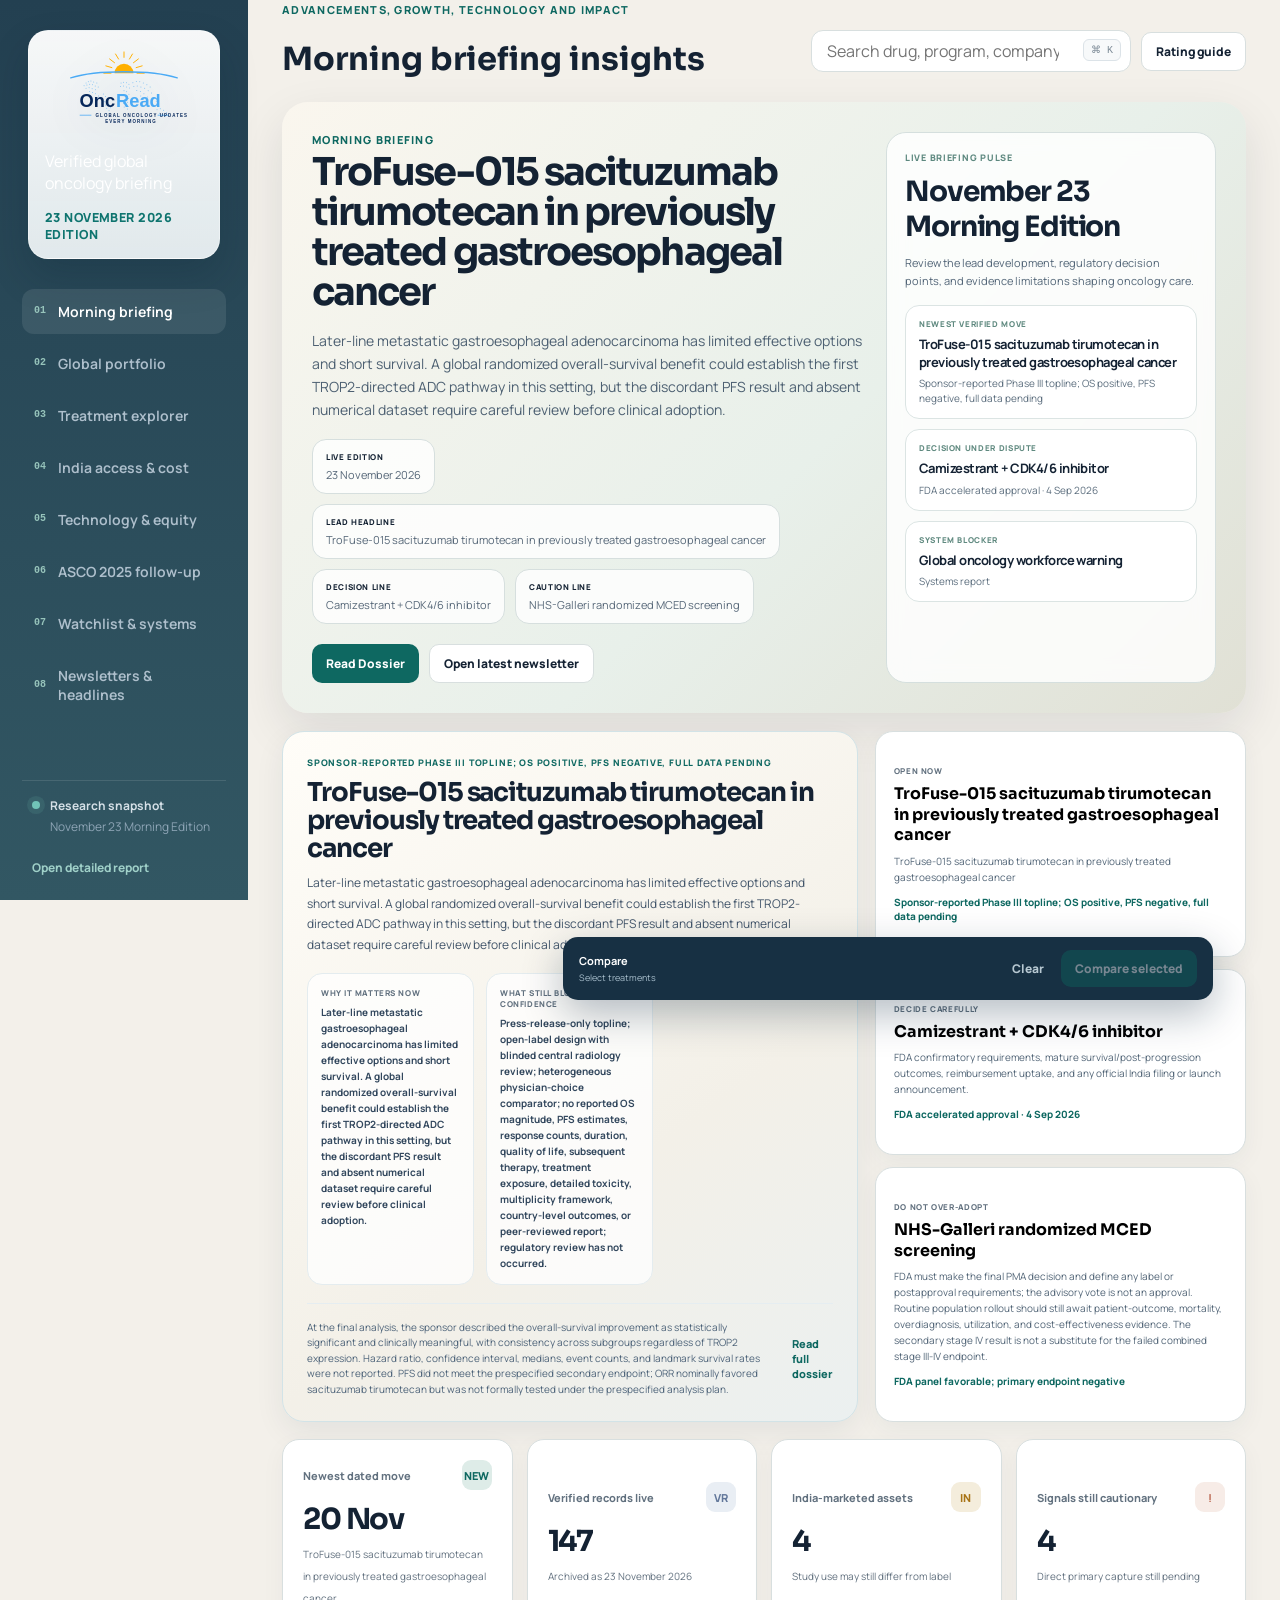
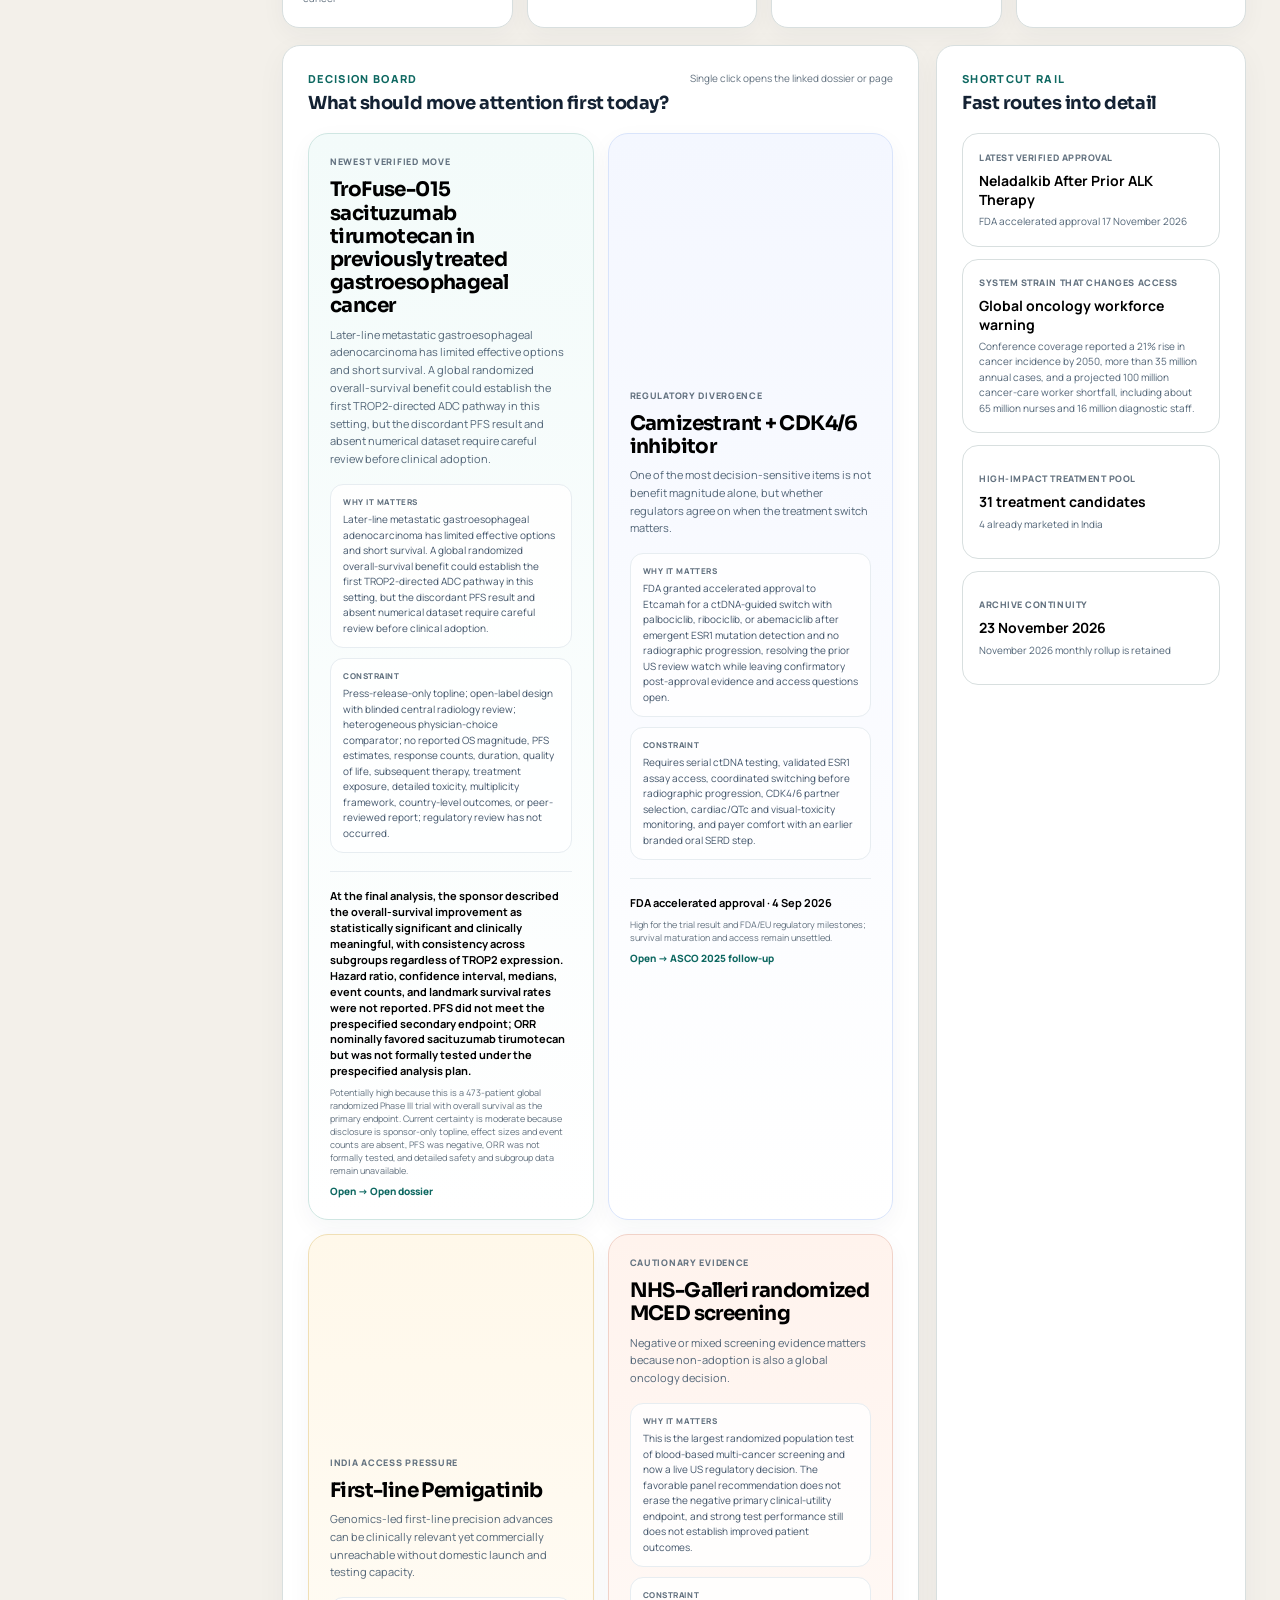
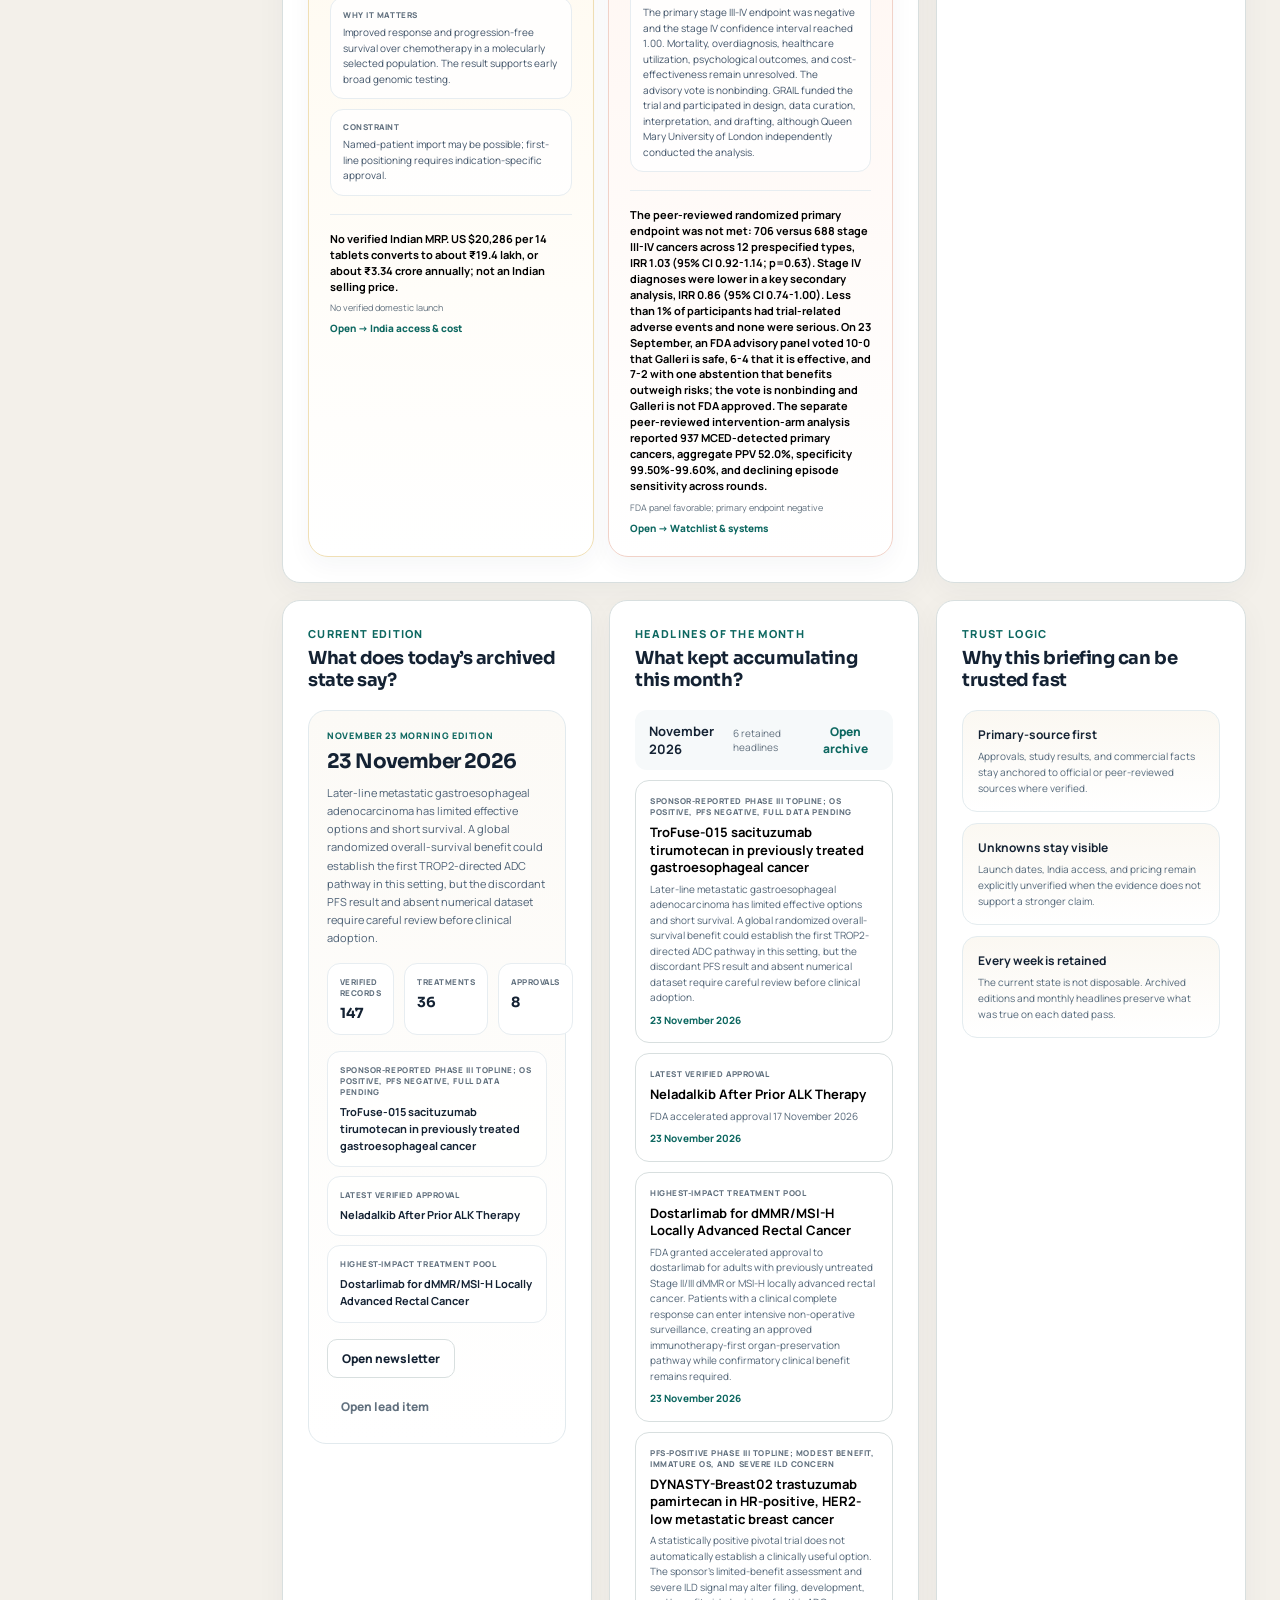
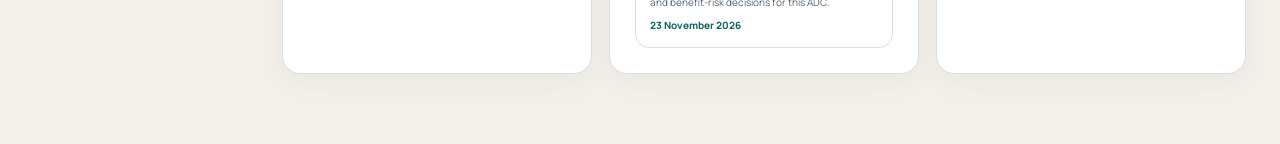
==== commit 62384267: "Morning briefing refresh 2026-11-23" ====
--- a/index.html
+++ b/index.html
@@ -7,7 +7,7 @@
   <link rel="icon" href="oncread_favicon.svg" type="image/svg+xml">
   <link rel="apple-touch-icon" href="oncread_favicon.svg">
   <title>OncRead - Onco updates made easy</title>
-  <link rel="stylesheet" href="styles.css?v=20261122-ac281ae">
+  <link rel="stylesheet" href="styles.css?v=20261123-a48108d">
 </head>
 <body>
   <a class="skip-link" href="#main-content">Skip to main content</a>
@@ -52,7 +52,7 @@
         <span class="status-dot"></span>
         <div>
           <strong>Research snapshot</strong>
-          <p id="sidebar-prepared-date">November 22 Morning Edition</p>
+          <p id="sidebar-prepared-date">November 23 Morning Edition</p>
         </div>
       </div>
       <a class="report-link" href="ASCO_2026_Advances_Impact_Assessment.docx">Open detailed report</a>
@@ -88,7 +88,7 @@
           </div>
           <div class="briefing-pulse">
             <span class="briefing-pulse-label">Live briefing pulse</span>
-            <strong id="briefing-date-label">November 22 Morning Edition</strong>
+            <strong id="briefing-date-label">November 23 Morning Edition</strong>
             <p id="briefing-pulse-summary">Review the lead development, regulatory decision points, and evidence limitations shaping oncology care.</p>
             <div id="briefing-pulse-list" class="briefing-pulse-list"></div>
           </div>
@@ -568,10 +568,27 @@
 
   <script id="initial-edition-archive" type="application/json">
 {
-  "generatedAt": "2026-11-22T00:44:30.677Z",
-  "currentEditionId": "2026-11-22",
-  "currentEditionLabel": "22 November 2026",
+  "generatedAt": "2026-11-23T00:48:54.958Z",
+  "currentEditionId": "2026-11-23",
+  "currentEditionLabel": "23 November 2026",
   "editions": [
+    {
+      "id": "2026-11-23",
+      "editionLabel": "23 November 2026",
+      "preparedLabel": "November 23 Morning Edition",
+      "monthKey": "2026-11",
+      "monthLabel": "November 2026",
+      "summary": "Later-line metastatic gastroesophageal adenocarcinoma has limited effective options and short survival. A global randomized overall-survival benefit could establish the first TROP2-directed ADC pathway in this setting, but the discordant PFS result and absent numerical dataset require careful review before clinical adoption.",
+      "file": "/data/editions/2026-11-23.json",
+      "metrics": {
+        "insights": 4,
+        "treatments": 36,
+        "followupApprovals": 8,
+        "indiaMarketed": 4,
+        "watchlistSignals": 100,
+        "verifiedRecords": 147
+      }
+    },
     {
       "id": "2026-11-22",
       "editionLabel": "22 November 2026",
@@ -2328,8 +2345,36 @@
     {
       "monthKey": "2026-11",
       "monthLabel": "November 2026",
-      "leadEditionId": "2026-11-22",
+      "leadEditionId": "2026-11-23",
       "highlights": [
+        {
+          "editionId": "2026-11-23",
+          "editionLabel": "23 November 2026",
+          "tag": "Sponsor-reported Phase III topline; OS positive, PFS negative, full data pending",
+          "title": "TroFuse-015 sacituzumab tirumotecan in previously treated gastroesophageal cancer",
+          "summary": "Later-line metastatic gastroesophageal adenocarcinoma has limited effective options and short survival. A global randomized overall-survival benefit could establish the first TROP2-directed ADC pathway in this setting, but the discordant PFS result and absent numerical dataset require careful review before clinical adoption."
+        },
+        {
+          "editionId": "2026-11-23",
+          "editionLabel": "23 November 2026",
+          "tag": "Latest verified approval",
+          "title": "Neladalkib After Prior ALK Therapy",
+          "summary": "FDA accelerated approval 17 November 2026"
+        },
+        {
+          "editionId": "2026-11-23",
+          "editionLabel": "23 November 2026",
+          "tag": "Highest-impact treatment pool",
+          "title": "Dostarlimab for dMMR/MSI-H Locally Advanced Rectal Cancer",
+          "summary": "FDA granted accelerated approval to dostarlimab for adults with previously untreated Stage II/III dMMR or MSI-H locally advanced rectal cancer. Patients with a clinical complete response can enter intensive non-operative surveillance, creating an approved immunotherapy-first organ-preservation pathway while confirmatory clinical benefit remains required."
+        },
+        {
+          "editionId": "2026-11-23",
+          "editionLabel": "23 November 2026",
+          "tag": "PFS-positive Phase III topline; modest benefit, immature OS, and severe ILD concern",
+          "title": "DYNASTY-Breast02 trastuzumab pamirtecan in HR-positive, HER2-low metastatic breast cancer",
+          "summary": "A statistically positive pivotal trial does not automatically establish a clinically useful option. The sponsor's limited-benefit assessment and severe ILD signal may alter filing, development, and benefit-risk decisions for this ADC."
+        },
         {
           "editionId": "2026-11-22",
           "editionLabel": "22 November 2026",
@@ -2340,34 +2385,6 @@
         {
           "editionId": "2026-11-22",
           "editionLabel": "22 November 2026",
-          "tag": "Latest verified approval",
-          "title": "Neladalkib After Prior ALK Therapy",
-          "summary": "FDA accelerated approval 17 November 2026"
-        },
-        {
-          "editionId": "2026-11-22",
-          "editionLabel": "22 November 2026",
-          "tag": "Highest-impact treatment pool",
-          "title": "Dostarlimab for dMMR/MSI-H Locally Advanced Rectal Cancer",
-          "summary": "FDA granted accelerated approval to dostarlimab for adults with previously untreated Stage II/III dMMR or MSI-H locally advanced rectal cancer. Patients with a clinical complete response can enter intensive non-operative surveillance, creating an approved immunotherapy-first organ-preservation pathway while confirmatory clinical benefit remains required."
-        },
-        {
-          "editionId": "2026-11-22",
-          "editionLabel": "22 November 2026",
-          "tag": "PFS-positive Phase III topline; modest benefit, immature OS, and severe ILD concern",
-          "title": "DYNASTY-Breast02 trastuzumab pamirtecan in HR-positive, HER2-low metastatic breast cancer",
-          "summary": "A statistically positive pivotal trial does not automatically establish a clinically useful option. The sponsor's limited-benefit assessment and severe ILD signal may alter filing, development, and benefit-risk decisions for this ADC."
-        },
-        {
-          "editionId": "2026-11-21",
-          "editionLabel": "21 November 2026",
-          "tag": "Sponsor-reported Phase III topline; OS positive, PFS negative, full data pending",
-          "title": "TroFuse-015 sacituzumab tirumotecan in previously treated gastroesophageal cancer",
-          "summary": "Later-line metastatic gastroesophageal adenocarcinoma has limited effective options and short survival. A global randomized overall-survival benefit could establish the first TROP2-directed ADC pathway in this setting, but the discordant PFS result and absent numerical dataset require careful review before clinical adoption."
-        },
-        {
-          "editionId": "2026-11-21",
-          "editionLabel": "21 November 2026",
           "tag": "Latest verified approval",
           "title": "Neladalkib After Prior ALK Therapy",
           "summary": "FDA accelerated approval 17 November 2026"
@@ -2624,9 +2641,9 @@
 </script>
   <script id="initial-current-edition" type="application/json">
 {
-  "id": "2026-11-22",
-  "editionLabel": "22 November 2026",
-  "preparedLabel": "November 22 Morning Edition",
+  "id": "2026-11-23",
+  "editionLabel": "23 November 2026",
+  "preparedLabel": "November 23 Morning Edition",
   "monthKey": "2026-11",
   "monthLabel": "November 2026",
   "summary": "Later-line metastatic gastroesophageal adenocarcinoma has limited effective options and short survival. A global randomized overall-survival benefit could establish the first TROP2-directed ADC pathway in this setting, but the discordant PFS result and absent numerical dataset require careful review before clinical adoption.",
@@ -2718,6 +2735,6 @@
   }
 }
 </script>
-  <script src="app.js?v=20261122-ac281ae"></script>
+  <script src="app.js?v=20261123-a48108d"></script>
 </body>
 </html>
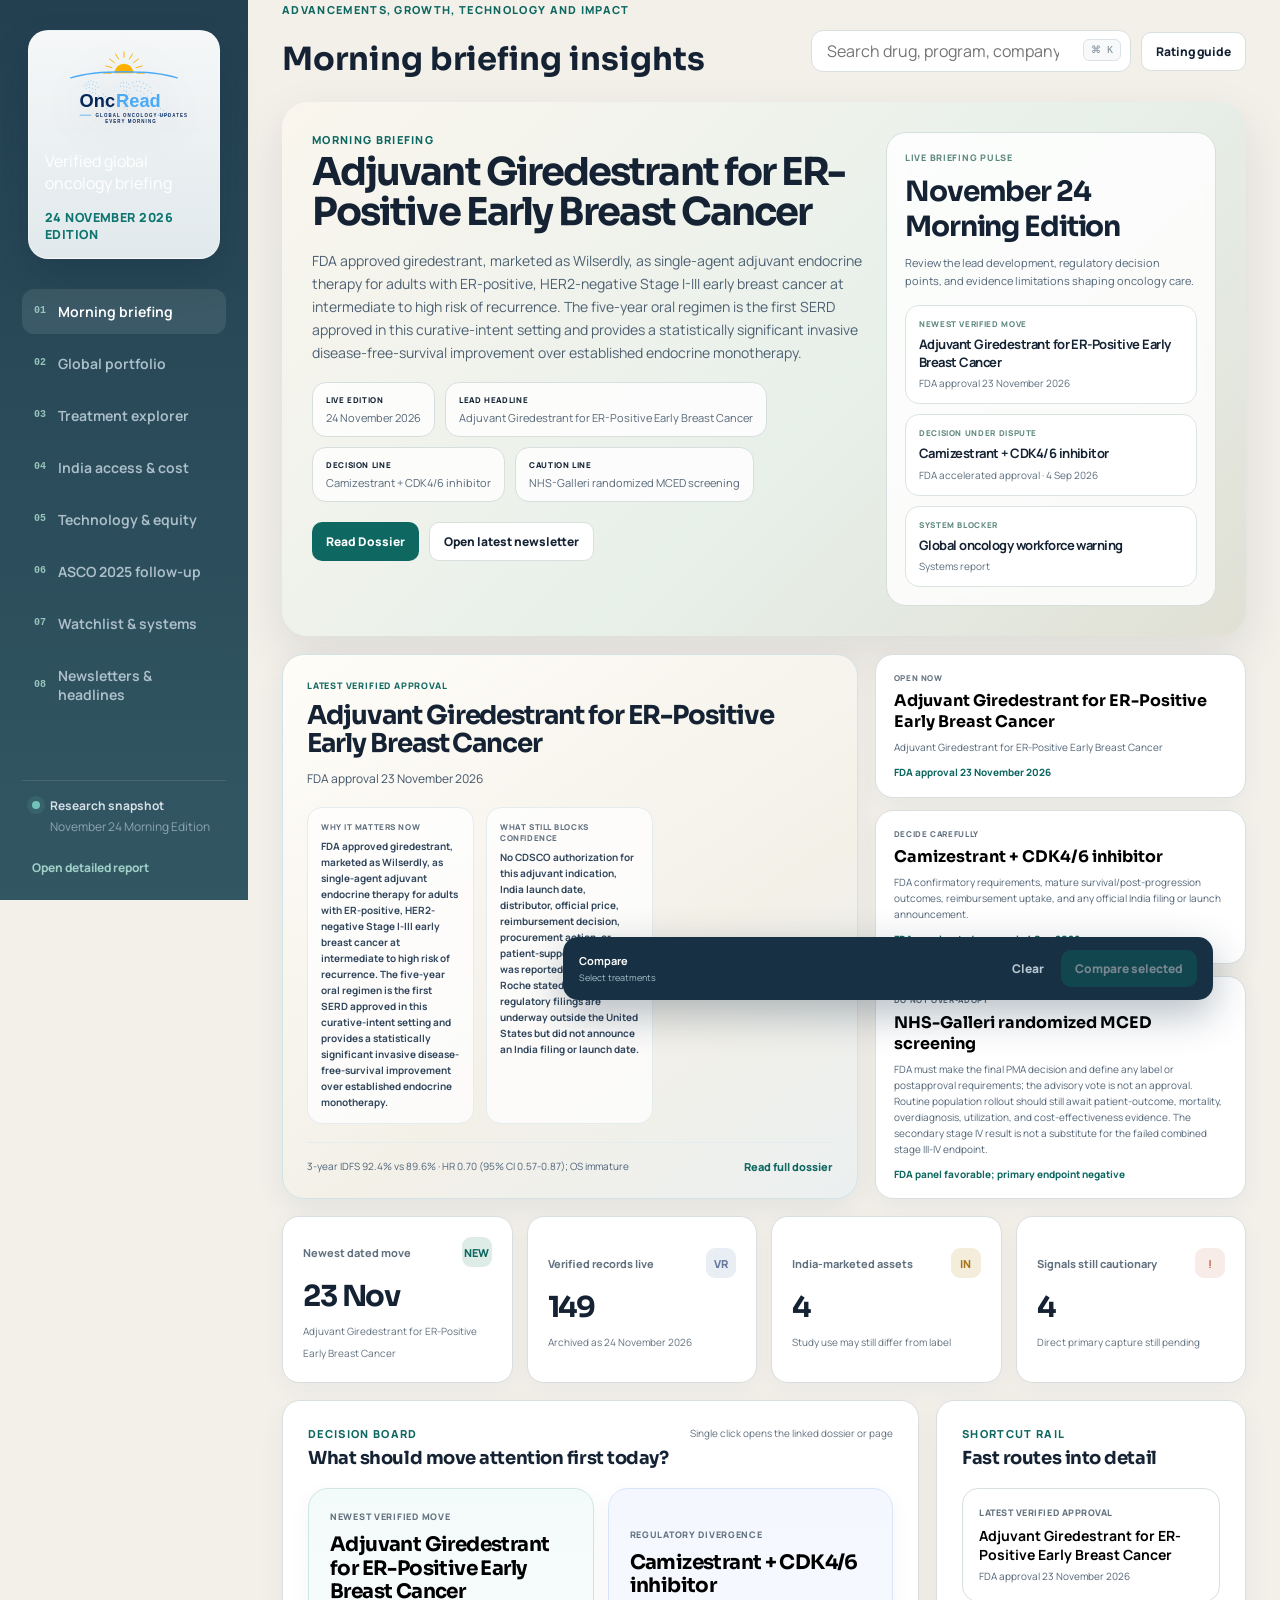
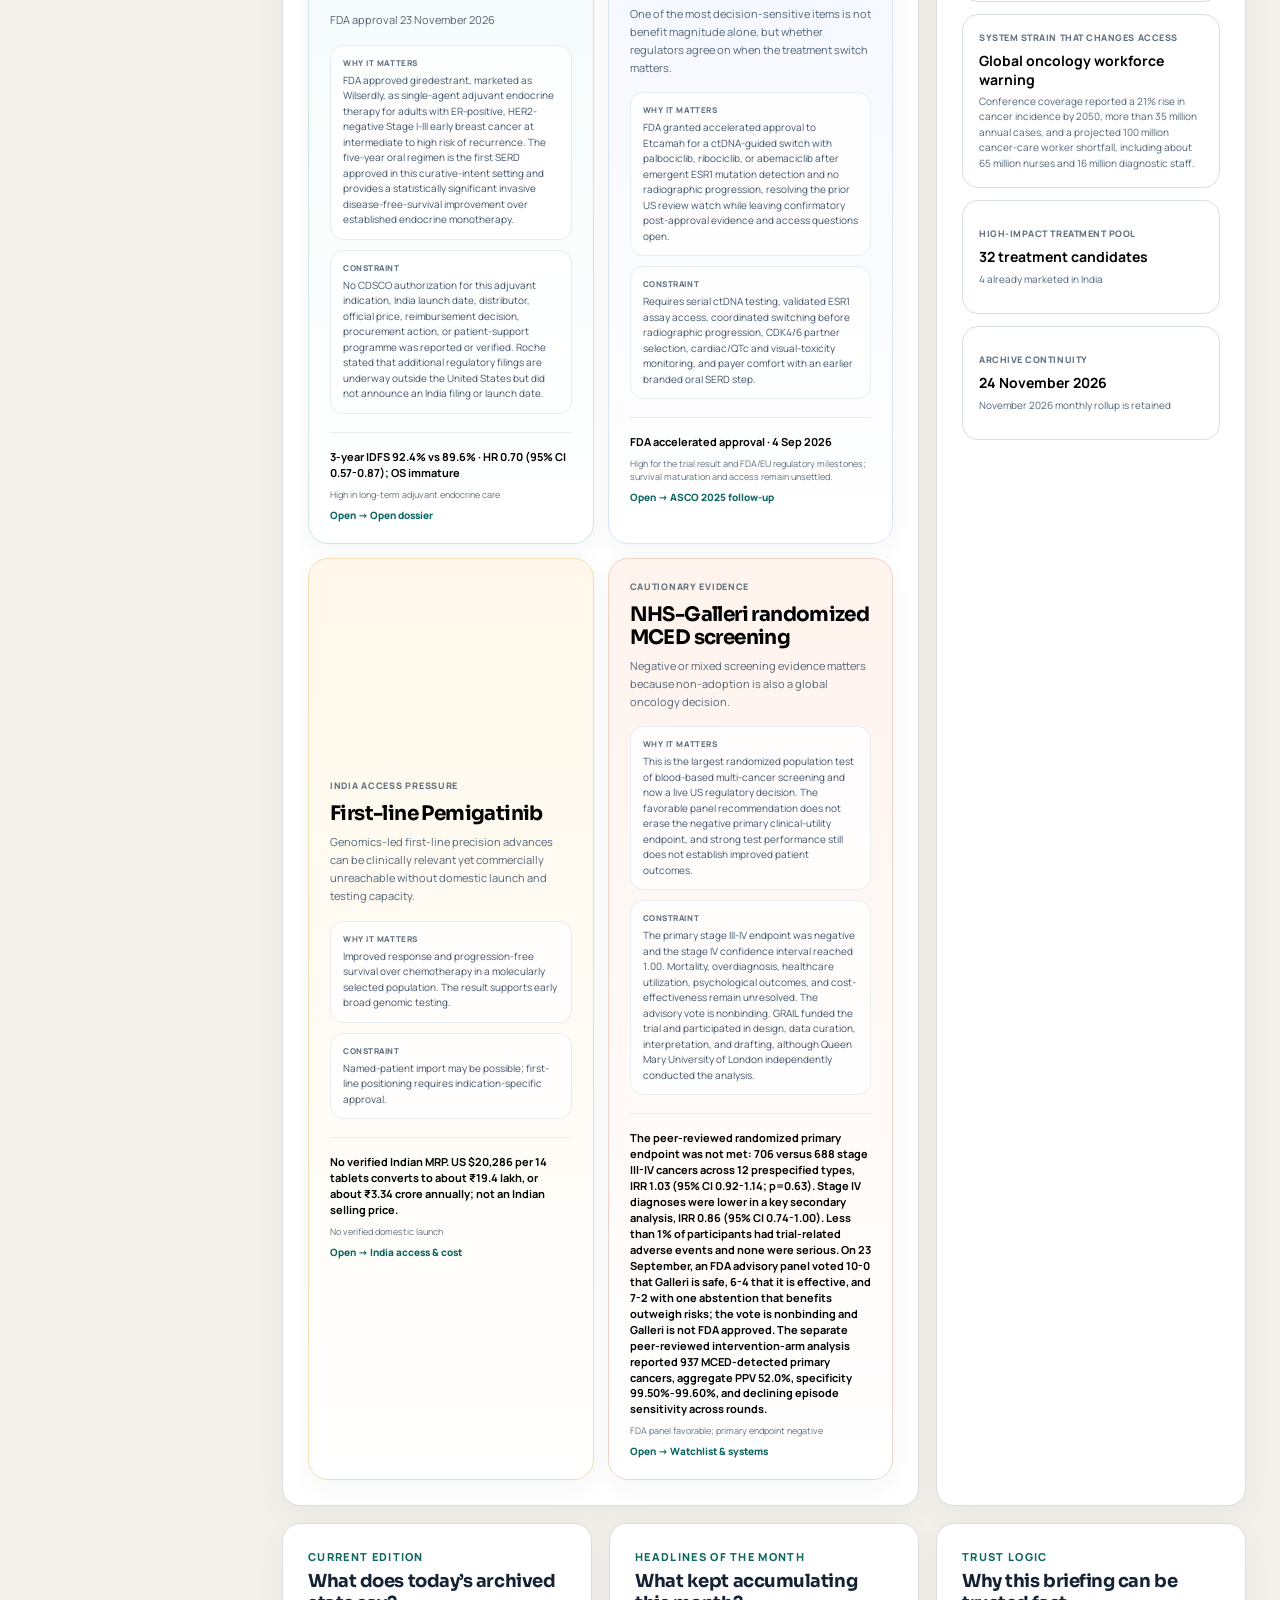
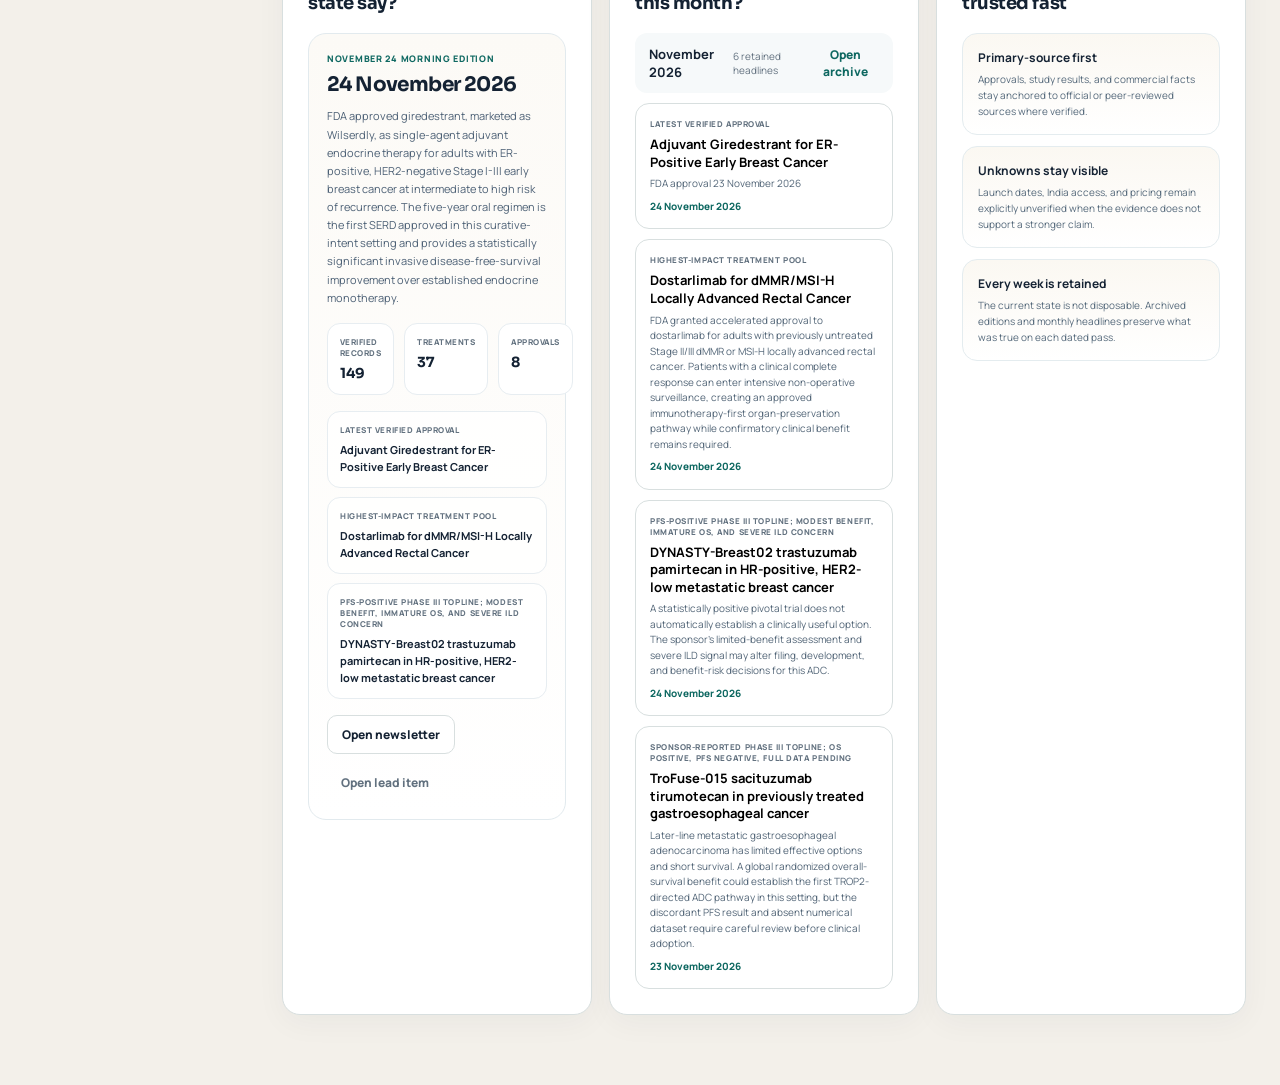
==== commit 0e236b81: "Morning briefing refresh 2026-11-24" ====
--- a/index.html
+++ b/index.html
@@ -7,7 +7,7 @@
   <link rel="icon" href="oncread_favicon.svg" type="image/svg+xml">
   <link rel="apple-touch-icon" href="oncread_favicon.svg">
   <title>OncRead - Onco updates made easy</title>
-  <link rel="stylesheet" href="styles.css?v=20261123-a48108d">
+  <link rel="stylesheet" href="styles.css?v=20261124-6238426">
 </head>
 <body>
   <a class="skip-link" href="#main-content">Skip to main content</a>
@@ -52,7 +52,7 @@
         <span class="status-dot"></span>
         <div>
           <strong>Research snapshot</strong>
-          <p id="sidebar-prepared-date">November 23 Morning Edition</p>
+          <p id="sidebar-prepared-date">November 24 Morning Edition</p>
         </div>
       </div>
       <a class="report-link" href="ASCO_2026_Advances_Impact_Assessment.docx">Open detailed report</a>
@@ -78,8 +78,8 @@
         <div class="briefing-hero">
           <div class="briefing-hero-copy">
             <p class="eyebrow light">Morning briefing</p>
-            <h3 id="briefing-headline">TroFuse-015 sacituzumab tirumotecan in previously treated gastroesophageal cancer</h3>
-            <p id="briefing-summary">Later-line metastatic gastroesophageal adenocarcinoma has limited effective options and short survival. A global randomized overall-survival benefit could establish the first TROP2-directed ADC pathway in this setting, but the discordant PFS result and absent numerical dataset require careful review before clinical adoption.</p>
+            <h3 id="briefing-headline">Adjuvant Giredestrant for ER-Positive Early Breast Cancer</h3>
+            <p id="briefing-summary">FDA approved giredestrant, marketed as Wilserdly, as single-agent adjuvant endocrine therapy for adults with ER-positive, HER2-negative Stage I-III early breast cancer at intermediate to high risk of recurrence. The five-year oral regimen is the first SERD approved in this curative-intent setting and provides a statistically significant invasive disease-free-survival improvement over established endocrine monotherapy.</p>
             <div id="briefing-tag-row" class="briefing-tag-row"><span class="briefing-tag"><strong>Live edition</strong>20 July 2026</span><span class="briefing-tag"><strong>Lead headline</strong>Gedatolisib + Fulvestrant</span><span class="briefing-tag"><strong>Decision line</strong>Camizestrant + CDK4/6 inhibitor</span><span class="briefing-tag"><strong>Caution line</strong>Galleri screening signal</span></div>
             <div class="briefing-cta-row">
               <button id="briefing-primary-action" class="button primary" type="button">Read Dossier</button>
@@ -88,7 +88,7 @@
           </div>
           <div class="briefing-pulse">
             <span class="briefing-pulse-label">Live briefing pulse</span>
-            <strong id="briefing-date-label">November 23 Morning Edition</strong>
+            <strong id="briefing-date-label">November 24 Morning Edition</strong>
             <p id="briefing-pulse-summary">Review the lead development, regulatory decision points, and evidence limitations shaping oncology care.</p>
             <div id="briefing-pulse-list" class="briefing-pulse-list"></div>
           </div>
@@ -568,10 +568,27 @@
 
   <script id="initial-edition-archive" type="application/json">
 {
-  "generatedAt": "2026-11-23T00:48:54.958Z",
-  "currentEditionId": "2026-11-23",
-  "currentEditionLabel": "23 November 2026",
+  "generatedAt": "2026-11-24T00:44:36.028Z",
+  "currentEditionId": "2026-11-24",
+  "currentEditionLabel": "24 November 2026",
   "editions": [
+    {
+      "id": "2026-11-24",
+      "editionLabel": "24 November 2026",
+      "preparedLabel": "November 24 Morning Edition",
+      "monthKey": "2026-11",
+      "monthLabel": "November 2026",
+      "summary": "FDA approved giredestrant, marketed as Wilserdly, as single-agent adjuvant endocrine therapy for adults with ER-positive, HER2-negative Stage I-III early breast cancer at intermediate to high risk of recurrence. The five-year oral regimen is the first SERD approved in this curative-intent setting and provides a statistically significant invasive disease-free-survival improvement over established endocrine monotherapy.",
+      "file": "/data/editions/2026-11-24.json",
+      "metrics": {
+        "insights": 4,
+        "treatments": 37,
+        "followupApprovals": 8,
+        "indiaMarketed": 4,
+        "watchlistSignals": 101,
+        "verifiedRecords": 149
+      }
+    },
     {
       "id": "2026-11-23",
       "editionLabel": "23 November 2026",
@@ -2345,8 +2362,29 @@
     {
       "monthKey": "2026-11",
       "monthLabel": "November 2026",
-      "leadEditionId": "2026-11-23",
+      "leadEditionId": "2026-11-24",
       "highlights": [
+        {
+          "editionId": "2026-11-24",
+          "editionLabel": "24 November 2026",
+          "tag": "Latest verified approval",
+          "title": "Adjuvant Giredestrant for ER-Positive Early Breast Cancer",
+          "summary": "FDA approval 23 November 2026"
+        },
+        {
+          "editionId": "2026-11-24",
+          "editionLabel": "24 November 2026",
+          "tag": "Highest-impact treatment pool",
+          "title": "Dostarlimab for dMMR/MSI-H Locally Advanced Rectal Cancer",
+          "summary": "FDA granted accelerated approval to dostarlimab for adults with previously untreated Stage II/III dMMR or MSI-H locally advanced rectal cancer. Patients with a clinical complete response can enter intensive non-operative surveillance, creating an approved immunotherapy-first organ-preservation pathway while confirmatory clinical benefit remains required."
+        },
+        {
+          "editionId": "2026-11-24",
+          "editionLabel": "24 November 2026",
+          "tag": "PFS-positive Phase III topline; modest benefit, immature OS, and severe ILD concern",
+          "title": "DYNASTY-Breast02 trastuzumab pamirtecan in HR-positive, HER2-low metastatic breast cancer",
+          "summary": "A statistically positive pivotal trial does not automatically establish a clinically useful option. The sponsor's limited-benefit assessment and severe ILD signal may alter filing, development, and benefit-risk decisions for this ADC."
+        },
         {
           "editionId": "2026-11-23",
           "editionLabel": "23 November 2026",
@@ -2367,27 +2405,6 @@
           "tag": "Highest-impact treatment pool",
           "title": "Dostarlimab for dMMR/MSI-H Locally Advanced Rectal Cancer",
           "summary": "FDA granted accelerated approval to dostarlimab for adults with previously untreated Stage II/III dMMR or MSI-H locally advanced rectal cancer. Patients with a clinical complete response can enter intensive non-operative surveillance, creating an approved immunotherapy-first organ-preservation pathway while confirmatory clinical benefit remains required."
-        },
-        {
-          "editionId": "2026-11-23",
-          "editionLabel": "23 November 2026",
-          "tag": "PFS-positive Phase III topline; modest benefit, immature OS, and severe ILD concern",
-          "title": "DYNASTY-Breast02 trastuzumab pamirtecan in HR-positive, HER2-low metastatic breast cancer",
-          "summary": "A statistically positive pivotal trial does not automatically establish a clinically useful option. The sponsor's limited-benefit assessment and severe ILD signal may alter filing, development, and benefit-risk decisions for this ADC."
-        },
-        {
-          "editionId": "2026-11-22",
-          "editionLabel": "22 November 2026",
-          "tag": "Sponsor-reported Phase III topline; OS positive, PFS negative, full data pending",
-          "title": "TroFuse-015 sacituzumab tirumotecan in previously treated gastroesophageal cancer",
-          "summary": "Later-line metastatic gastroesophageal adenocarcinoma has limited effective options and short survival. A global randomized overall-survival benefit could establish the first TROP2-directed ADC pathway in this setting, but the discordant PFS result and absent numerical dataset require careful review before clinical adoption."
-        },
-        {
-          "editionId": "2026-11-22",
-          "editionLabel": "22 November 2026",
-          "tag": "Latest verified approval",
-          "title": "Neladalkib After Prior ALK Therapy",
-          "summary": "FDA accelerated approval 17 November 2026"
         }
       ]
     },
@@ -2641,31 +2658,26 @@
 </script>
   <script id="initial-current-edition" type="application/json">
 {
-  "id": "2026-11-23",
-  "editionLabel": "23 November 2026",
-  "preparedLabel": "November 23 Morning Edition",
+  "id": "2026-11-24",
+  "editionLabel": "24 November 2026",
+  "preparedLabel": "November 24 Morning Edition",
   "monthKey": "2026-11",
   "monthLabel": "November 2026",
-  "summary": "Later-line metastatic gastroesophageal adenocarcinoma has limited effective options and short survival. A global randomized overall-survival benefit could establish the first TROP2-directed ADC pathway in this setting, but the discordant PFS result and absent numerical dataset require careful review before clinical adoption.",
+  "summary": "FDA approved giredestrant, marketed as Wilserdly, as single-agent adjuvant endocrine therapy for adults with ER-positive, HER2-negative Stage I-III early breast cancer at intermediate to high risk of recurrence. The five-year oral regimen is the first SERD approved in this curative-intent setting and provides a statistically significant invasive disease-free-survival improvement over established endocrine monotherapy.",
   "provenance": "Generated from the current working tree.",
   "metrics": {
     "insights": 4,
-    "treatments": 36,
+    "treatments": 37,
     "followupApprovals": 8,
     "indiaMarketed": 4,
-    "watchlistSignals": 100,
-    "verifiedRecords": 147
+    "watchlistSignals": 101,
+    "verifiedRecords": 149
   },
   "headlines": [
     {
-      "tag": "Sponsor-reported Phase III topline; OS positive, PFS negative, full data pending",
-      "title": "TroFuse-015 sacituzumab tirumotecan in previously treated gastroesophageal cancer",
-      "summary": "Later-line metastatic gastroesophageal adenocarcinoma has limited effective options and short survival. A global randomized overall-survival benefit could establish the first TROP2-directed ADC pathway in this setting, but the discordant PFS result and absent numerical dataset require careful review before clinical adoption."
-    },
-    {
       "tag": "Latest verified approval",
-      "title": "Neladalkib After Prior ALK Therapy",
-      "summary": "FDA accelerated approval 17 November 2026"
+      "title": "Adjuvant Giredestrant for ER-Positive Early Breast Cancer",
+      "summary": "FDA approval 23 November 2026"
     },
     {
       "tag": "Highest-impact treatment pool",
@@ -2683,11 +2695,11 @@
       "route": {
         "view": "treatments",
         "kind": "detail",
-        "targetId": "neladalkib-alk-nsclc"
+        "targetId": "giredestrant-adjuvant-early-breast"
       },
-      "title": "Neladalkib After Prior ALK Therapy",
-      "subtitle": "FDA accelerated approval 17 November 2026",
-      "date": 1794873600000
+      "title": "Adjuvant Giredestrant for ER-Positive Early Breast Cancer",
+      "subtitle": "FDA approval 23 November 2026",
+      "date": 1795392000000
     },
     {
       "route": {
@@ -2720,21 +2732,21 @@
       "date": 0
     }
   ],
-  "sourceCount": 147,
+  "sourceCount": 149,
   "routeSummary": {
     "approval": {
       "route": {
         "view": "treatments",
         "kind": "detail",
-        "targetId": "neladalkib-alk-nsclc"
+        "targetId": "giredestrant-adjuvant-early-breast"
       },
-      "title": "Neladalkib After Prior ALK Therapy",
-      "subtitle": "FDA accelerated approval 17 November 2026",
-      "date": 1794873600000
+      "title": "Adjuvant Giredestrant for ER-Positive Early Breast Cancer",
+      "subtitle": "FDA approval 23 November 2026",
+      "date": 1795392000000
     }
   }
 }
 </script>
-  <script src="app.js?v=20261123-a48108d"></script>
+  <script src="app.js?v=20261124-6238426"></script>
 </body>
 </html>
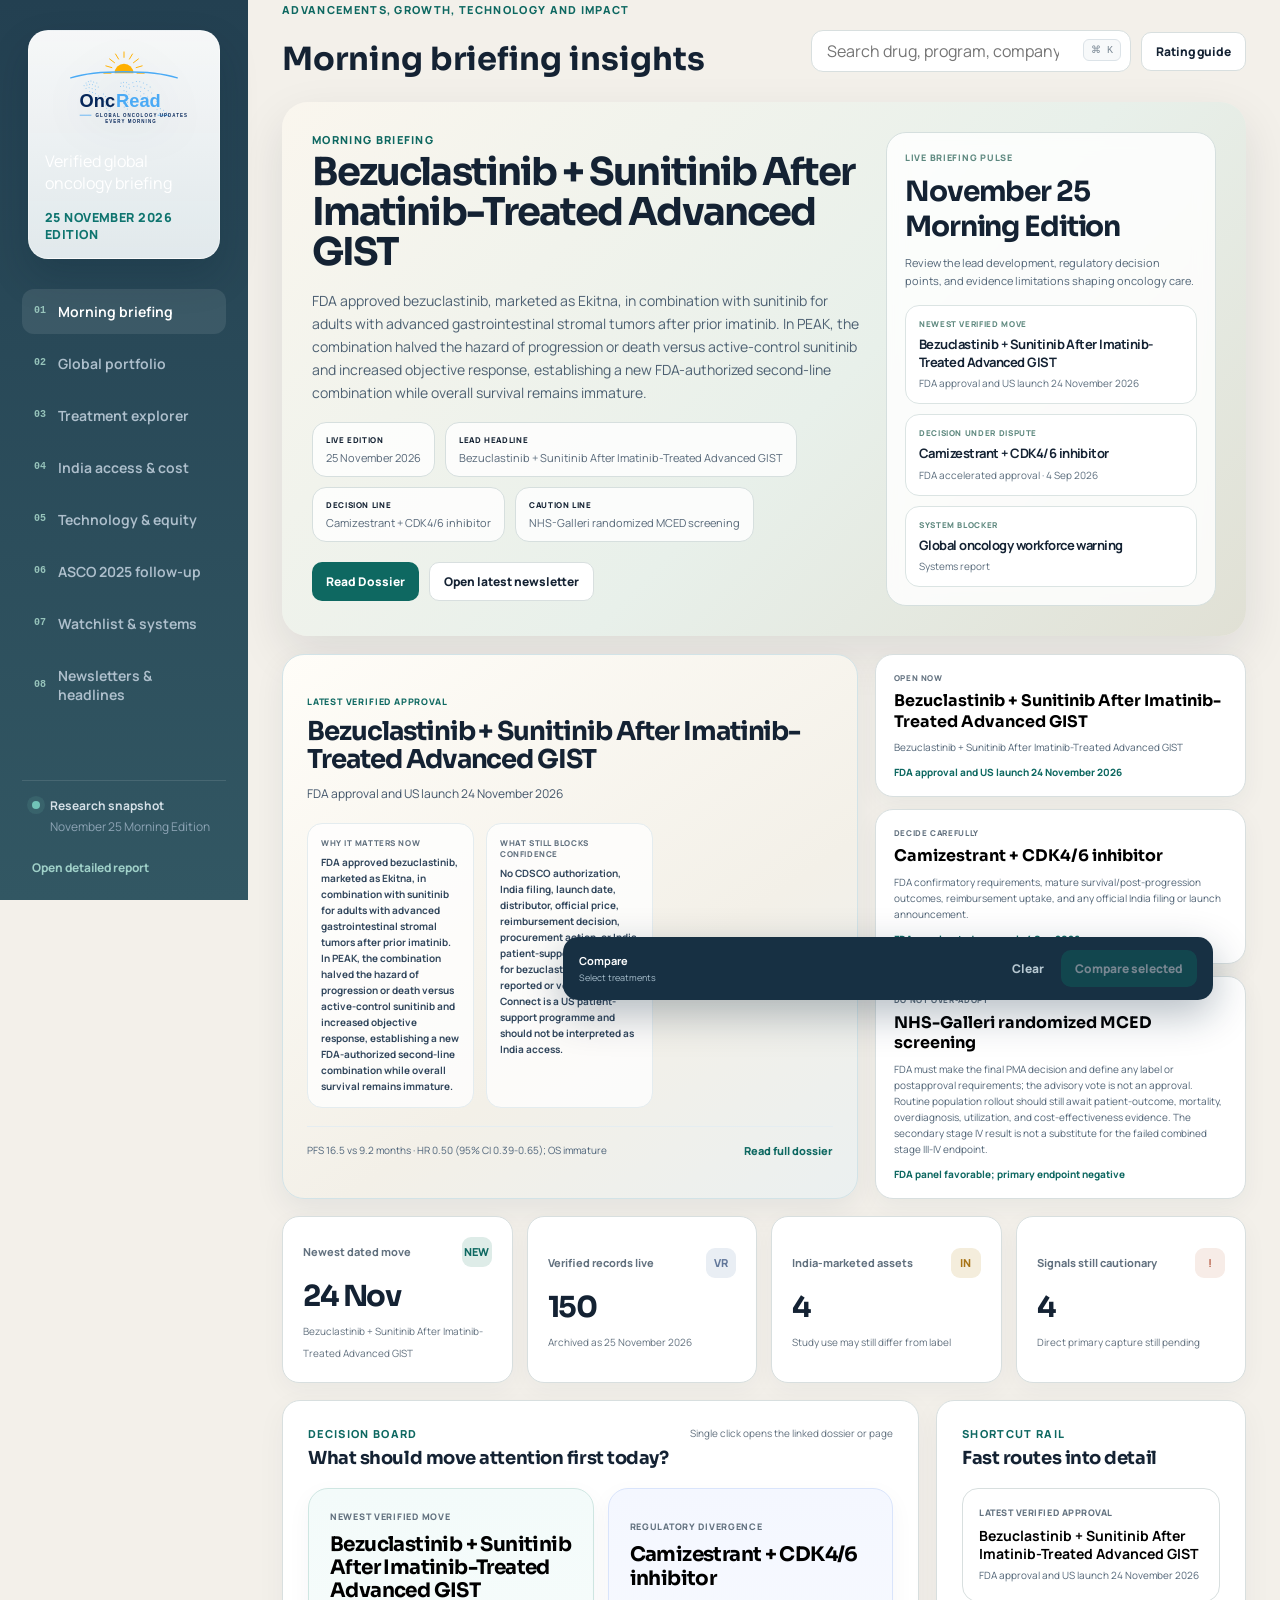
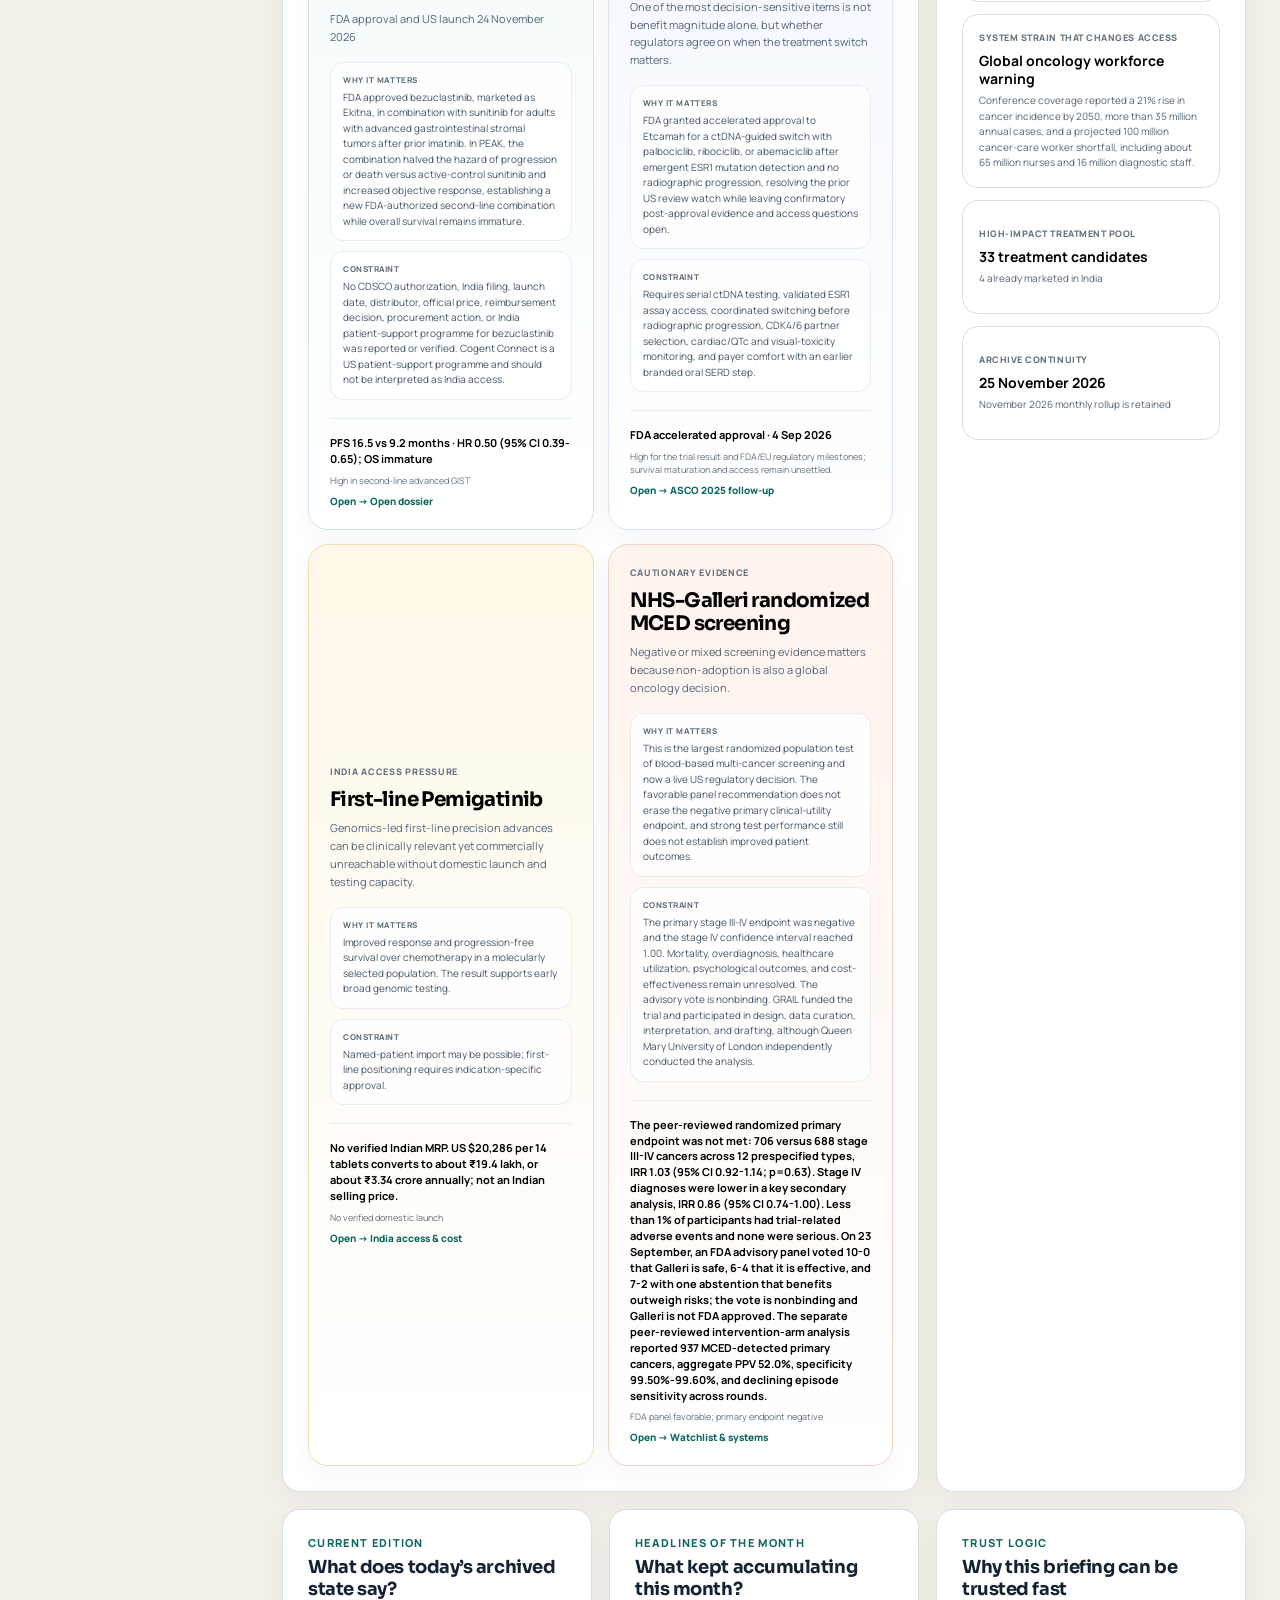
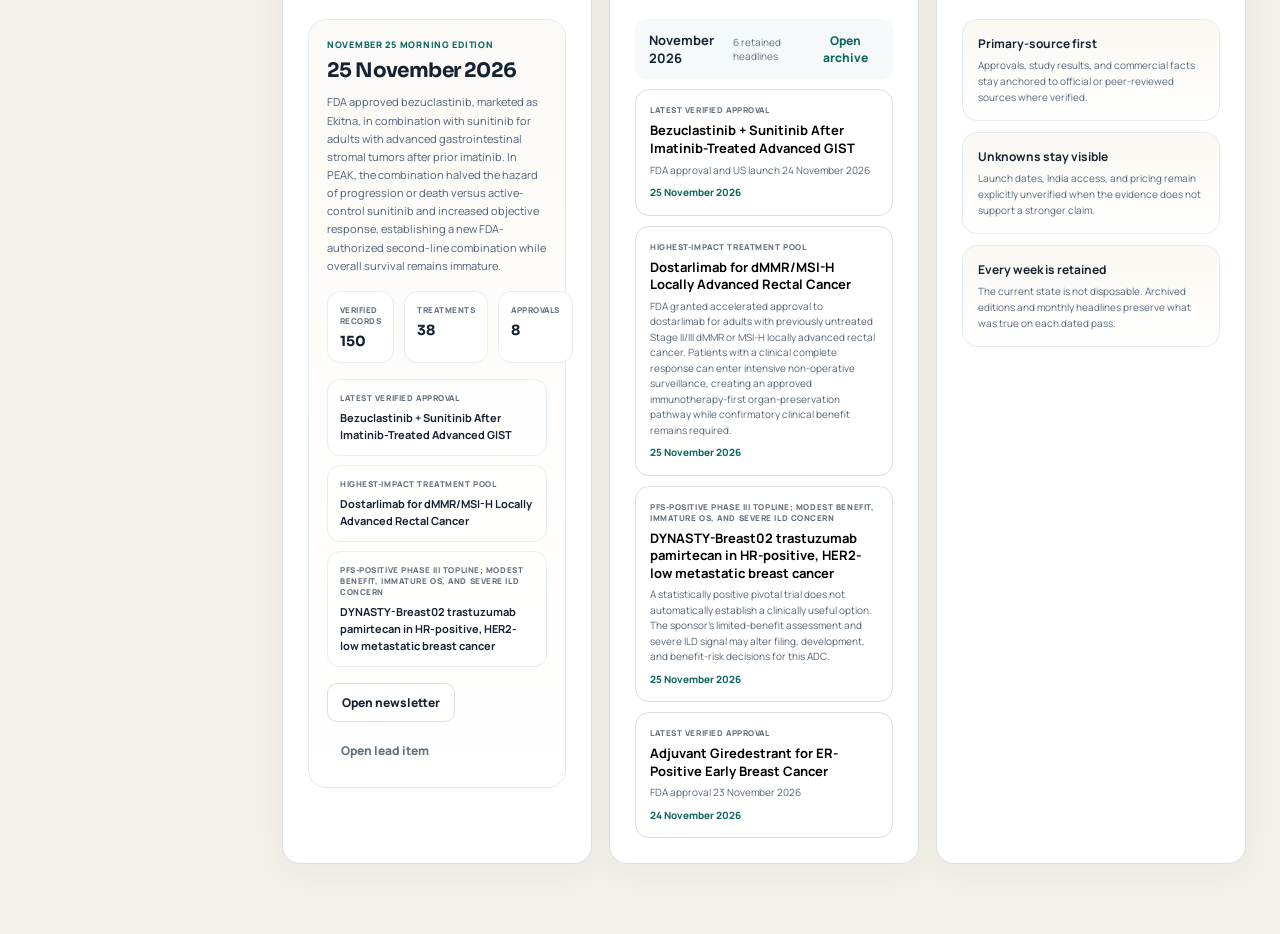
==== commit a00fa55c: "Morning briefing refresh 2026-11-25" ====
--- a/index.html
+++ b/index.html
@@ -7,7 +7,7 @@
   <link rel="icon" href="oncread_favicon.svg" type="image/svg+xml">
   <link rel="apple-touch-icon" href="oncread_favicon.svg">
   <title>OncRead - Onco updates made easy</title>
-  <link rel="stylesheet" href="styles.css?v=20261124-6238426">
+  <link rel="stylesheet" href="styles.css?v=20261125-0e236b8">
 </head>
 <body>
   <a class="skip-link" href="#main-content">Skip to main content</a>
@@ -52,7 +52,7 @@
         <span class="status-dot"></span>
         <div>
           <strong>Research snapshot</strong>
-          <p id="sidebar-prepared-date">November 24 Morning Edition</p>
+          <p id="sidebar-prepared-date">November 25 Morning Edition</p>
         </div>
       </div>
       <a class="report-link" href="ASCO_2026_Advances_Impact_Assessment.docx">Open detailed report</a>
@@ -78,8 +78,8 @@
         <div class="briefing-hero">
           <div class="briefing-hero-copy">
             <p class="eyebrow light">Morning briefing</p>
-            <h3 id="briefing-headline">Adjuvant Giredestrant for ER-Positive Early Breast Cancer</h3>
-            <p id="briefing-summary">FDA approved giredestrant, marketed as Wilserdly, as single-agent adjuvant endocrine therapy for adults with ER-positive, HER2-negative Stage I-III early breast cancer at intermediate to high risk of recurrence. The five-year oral regimen is the first SERD approved in this curative-intent setting and provides a statistically significant invasive disease-free-survival improvement over established endocrine monotherapy.</p>
+            <h3 id="briefing-headline">Bezuclastinib + Sunitinib After Imatinib-Treated Advanced GIST</h3>
+            <p id="briefing-summary">FDA approved bezuclastinib, marketed as Ekitna, in combination with sunitinib for adults with advanced gastrointestinal stromal tumors after prior imatinib. In PEAK, the combination halved the hazard of progression or death versus active-control sunitinib and increased objective response, establishing a new FDA-authorized second-line combination while overall survival remains immature.</p>
             <div id="briefing-tag-row" class="briefing-tag-row"><span class="briefing-tag"><strong>Live edition</strong>20 July 2026</span><span class="briefing-tag"><strong>Lead headline</strong>Gedatolisib + Fulvestrant</span><span class="briefing-tag"><strong>Decision line</strong>Camizestrant + CDK4/6 inhibitor</span><span class="briefing-tag"><strong>Caution line</strong>Galleri screening signal</span></div>
             <div class="briefing-cta-row">
               <button id="briefing-primary-action" class="button primary" type="button">Read Dossier</button>
@@ -88,7 +88,7 @@
           </div>
           <div class="briefing-pulse">
             <span class="briefing-pulse-label">Live briefing pulse</span>
-            <strong id="briefing-date-label">November 24 Morning Edition</strong>
+            <strong id="briefing-date-label">November 25 Morning Edition</strong>
             <p id="briefing-pulse-summary">Review the lead development, regulatory decision points, and evidence limitations shaping oncology care.</p>
             <div id="briefing-pulse-list" class="briefing-pulse-list"></div>
           </div>
@@ -568,10 +568,27 @@
 
   <script id="initial-edition-archive" type="application/json">
 {
-  "generatedAt": "2026-11-24T00:44:36.028Z",
-  "currentEditionId": "2026-11-24",
-  "currentEditionLabel": "24 November 2026",
+  "generatedAt": "2026-11-25T01:17:09.684Z",
+  "currentEditionId": "2026-11-25",
+  "currentEditionLabel": "25 November 2026",
   "editions": [
+    {
+      "id": "2026-11-25",
+      "editionLabel": "25 November 2026",
+      "preparedLabel": "November 25 Morning Edition",
+      "monthKey": "2026-11",
+      "monthLabel": "November 2026",
+      "summary": "FDA approved bezuclastinib, marketed as Ekitna, in combination with sunitinib for adults with advanced gastrointestinal stromal tumors after prior imatinib. In PEAK, the combination halved the hazard of progression or death versus active-control sunitinib and increased objective response, establishing a new FDA-authorized second-line combination while overall survival remains immature.",
+      "file": "/data/editions/2026-11-25.json",
+      "metrics": {
+        "insights": 4,
+        "treatments": 38,
+        "followupApprovals": 8,
+        "indiaMarketed": 4,
+        "watchlistSignals": 101,
+        "verifiedRecords": 150
+      }
+    },
     {
       "id": "2026-11-24",
       "editionLabel": "24 November 2026",
@@ -2362,8 +2379,29 @@
     {
       "monthKey": "2026-11",
       "monthLabel": "November 2026",
-      "leadEditionId": "2026-11-24",
+      "leadEditionId": "2026-11-25",
       "highlights": [
+        {
+          "editionId": "2026-11-25",
+          "editionLabel": "25 November 2026",
+          "tag": "Latest verified approval",
+          "title": "Bezuclastinib + Sunitinib After Imatinib-Treated Advanced GIST",
+          "summary": "FDA approval and US launch 24 November 2026"
+        },
+        {
+          "editionId": "2026-11-25",
+          "editionLabel": "25 November 2026",
+          "tag": "Highest-impact treatment pool",
+          "title": "Dostarlimab for dMMR/MSI-H Locally Advanced Rectal Cancer",
+          "summary": "FDA granted accelerated approval to dostarlimab for adults with previously untreated Stage II/III dMMR or MSI-H locally advanced rectal cancer. Patients with a clinical complete response can enter intensive non-operative surveillance, creating an approved immunotherapy-first organ-preservation pathway while confirmatory clinical benefit remains required."
+        },
+        {
+          "editionId": "2026-11-25",
+          "editionLabel": "25 November 2026",
+          "tag": "PFS-positive Phase III topline; modest benefit, immature OS, and severe ILD concern",
+          "title": "DYNASTY-Breast02 trastuzumab pamirtecan in HR-positive, HER2-low metastatic breast cancer",
+          "summary": "A statistically positive pivotal trial does not automatically establish a clinically useful option. The sponsor's limited-benefit assessment and severe ILD signal may alter filing, development, and benefit-risk decisions for this ADC."
+        },
         {
           "editionId": "2026-11-24",
           "editionLabel": "24 November 2026",
@@ -2384,27 +2422,6 @@
           "tag": "PFS-positive Phase III topline; modest benefit, immature OS, and severe ILD concern",
           "title": "DYNASTY-Breast02 trastuzumab pamirtecan in HR-positive, HER2-low metastatic breast cancer",
           "summary": "A statistically positive pivotal trial does not automatically establish a clinically useful option. The sponsor's limited-benefit assessment and severe ILD signal may alter filing, development, and benefit-risk decisions for this ADC."
-        },
-        {
-          "editionId": "2026-11-23",
-          "editionLabel": "23 November 2026",
-          "tag": "Sponsor-reported Phase III topline; OS positive, PFS negative, full data pending",
-          "title": "TroFuse-015 sacituzumab tirumotecan in previously treated gastroesophageal cancer",
-          "summary": "Later-line metastatic gastroesophageal adenocarcinoma has limited effective options and short survival. A global randomized overall-survival benefit could establish the first TROP2-directed ADC pathway in this setting, but the discordant PFS result and absent numerical dataset require careful review before clinical adoption."
-        },
-        {
-          "editionId": "2026-11-23",
-          "editionLabel": "23 November 2026",
-          "tag": "Latest verified approval",
-          "title": "Neladalkib After Prior ALK Therapy",
-          "summary": "FDA accelerated approval 17 November 2026"
-        },
-        {
-          "editionId": "2026-11-23",
-          "editionLabel": "23 November 2026",
-          "tag": "Highest-impact treatment pool",
-          "title": "Dostarlimab for dMMR/MSI-H Locally Advanced Rectal Cancer",
-          "summary": "FDA granted accelerated approval to dostarlimab for adults with previously untreated Stage II/III dMMR or MSI-H locally advanced rectal cancer. Patients with a clinical complete response can enter intensive non-operative surveillance, creating an approved immunotherapy-first organ-preservation pathway while confirmatory clinical benefit remains required."
         }
       ]
     },
@@ -2658,26 +2675,26 @@
 </script>
   <script id="initial-current-edition" type="application/json">
 {
-  "id": "2026-11-24",
-  "editionLabel": "24 November 2026",
-  "preparedLabel": "November 24 Morning Edition",
+  "id": "2026-11-25",
+  "editionLabel": "25 November 2026",
+  "preparedLabel": "November 25 Morning Edition",
   "monthKey": "2026-11",
   "monthLabel": "November 2026",
-  "summary": "FDA approved giredestrant, marketed as Wilserdly, as single-agent adjuvant endocrine therapy for adults with ER-positive, HER2-negative Stage I-III early breast cancer at intermediate to high risk of recurrence. The five-year oral regimen is the first SERD approved in this curative-intent setting and provides a statistically significant invasive disease-free-survival improvement over established endocrine monotherapy.",
+  "summary": "FDA approved bezuclastinib, marketed as Ekitna, in combination with sunitinib for adults with advanced gastrointestinal stromal tumors after prior imatinib. In PEAK, the combination halved the hazard of progression or death versus active-control sunitinib and increased objective response, establishing a new FDA-authorized second-line combination while overall survival remains immature.",
   "provenance": "Generated from the current working tree.",
   "metrics": {
     "insights": 4,
-    "treatments": 37,
+    "treatments": 38,
     "followupApprovals": 8,
     "indiaMarketed": 4,
     "watchlistSignals": 101,
-    "verifiedRecords": 149
+    "verifiedRecords": 150
   },
   "headlines": [
     {
       "tag": "Latest verified approval",
-      "title": "Adjuvant Giredestrant for ER-Positive Early Breast Cancer",
-      "summary": "FDA approval 23 November 2026"
+      "title": "Bezuclastinib + Sunitinib After Imatinib-Treated Advanced GIST",
+      "summary": "FDA approval and US launch 24 November 2026"
     },
     {
       "tag": "Highest-impact treatment pool",
@@ -2695,11 +2712,11 @@
       "route": {
         "view": "treatments",
         "kind": "detail",
-        "targetId": "giredestrant-adjuvant-early-breast"
+        "targetId": "bezuclastinib-sunitinib-gist"
       },
-      "title": "Adjuvant Giredestrant for ER-Positive Early Breast Cancer",
-      "subtitle": "FDA approval 23 November 2026",
-      "date": 1795392000000
+      "title": "Bezuclastinib + Sunitinib After Imatinib-Treated Advanced GIST",
+      "subtitle": "FDA approval and US launch 24 November 2026",
+      "date": 1795478400000
     },
     {
       "route": {
@@ -2732,21 +2749,21 @@
       "date": 0
     }
   ],
-  "sourceCount": 149,
+  "sourceCount": 150,
   "routeSummary": {
     "approval": {
       "route": {
         "view": "treatments",
         "kind": "detail",
-        "targetId": "giredestrant-adjuvant-early-breast"
+        "targetId": "bezuclastinib-sunitinib-gist"
       },
-      "title": "Adjuvant Giredestrant for ER-Positive Early Breast Cancer",
-      "subtitle": "FDA approval 23 November 2026",
-      "date": 1795392000000
+      "title": "Bezuclastinib + Sunitinib After Imatinib-Treated Advanced GIST",
+      "subtitle": "FDA approval and US launch 24 November 2026",
+      "date": 1795478400000
     }
   }
 }
 </script>
-  <script src="app.js?v=20261124-6238426"></script>
+  <script src="app.js?v=20261125-0e236b8"></script>
 </body>
 </html>
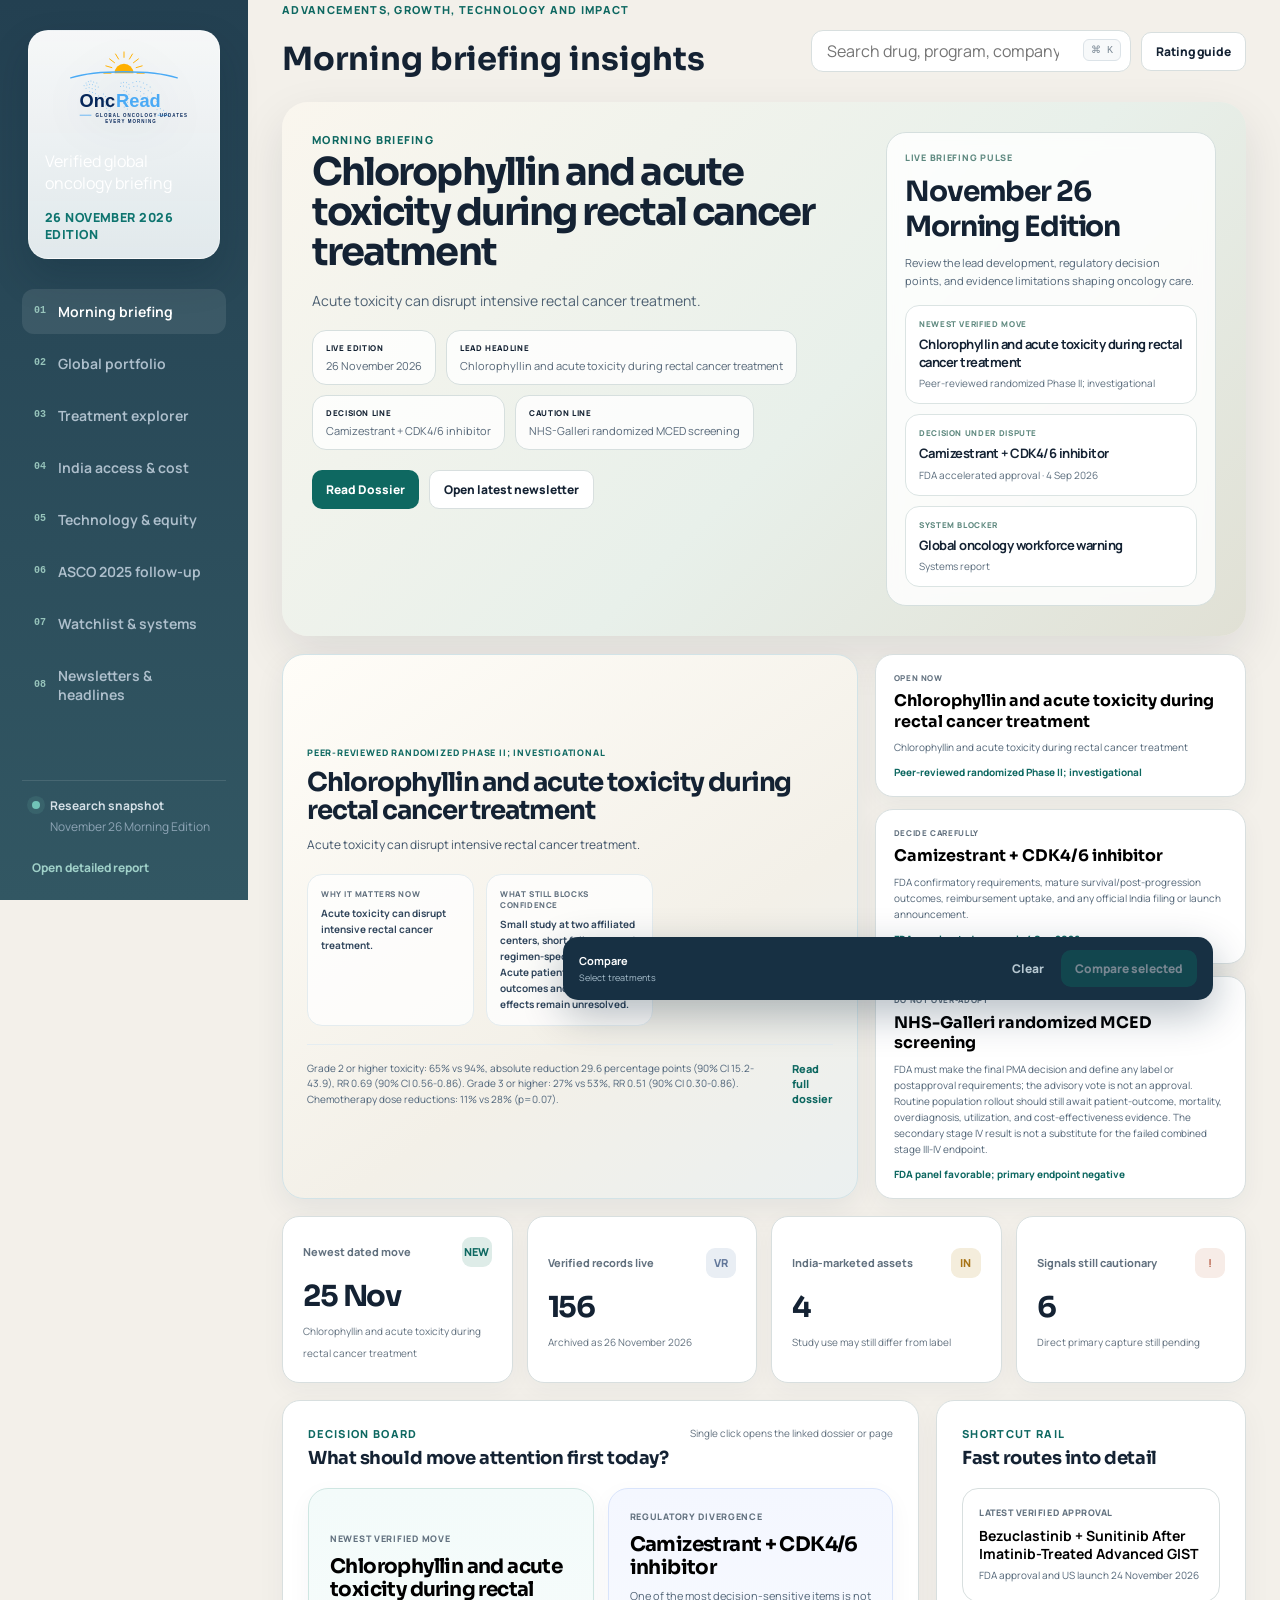
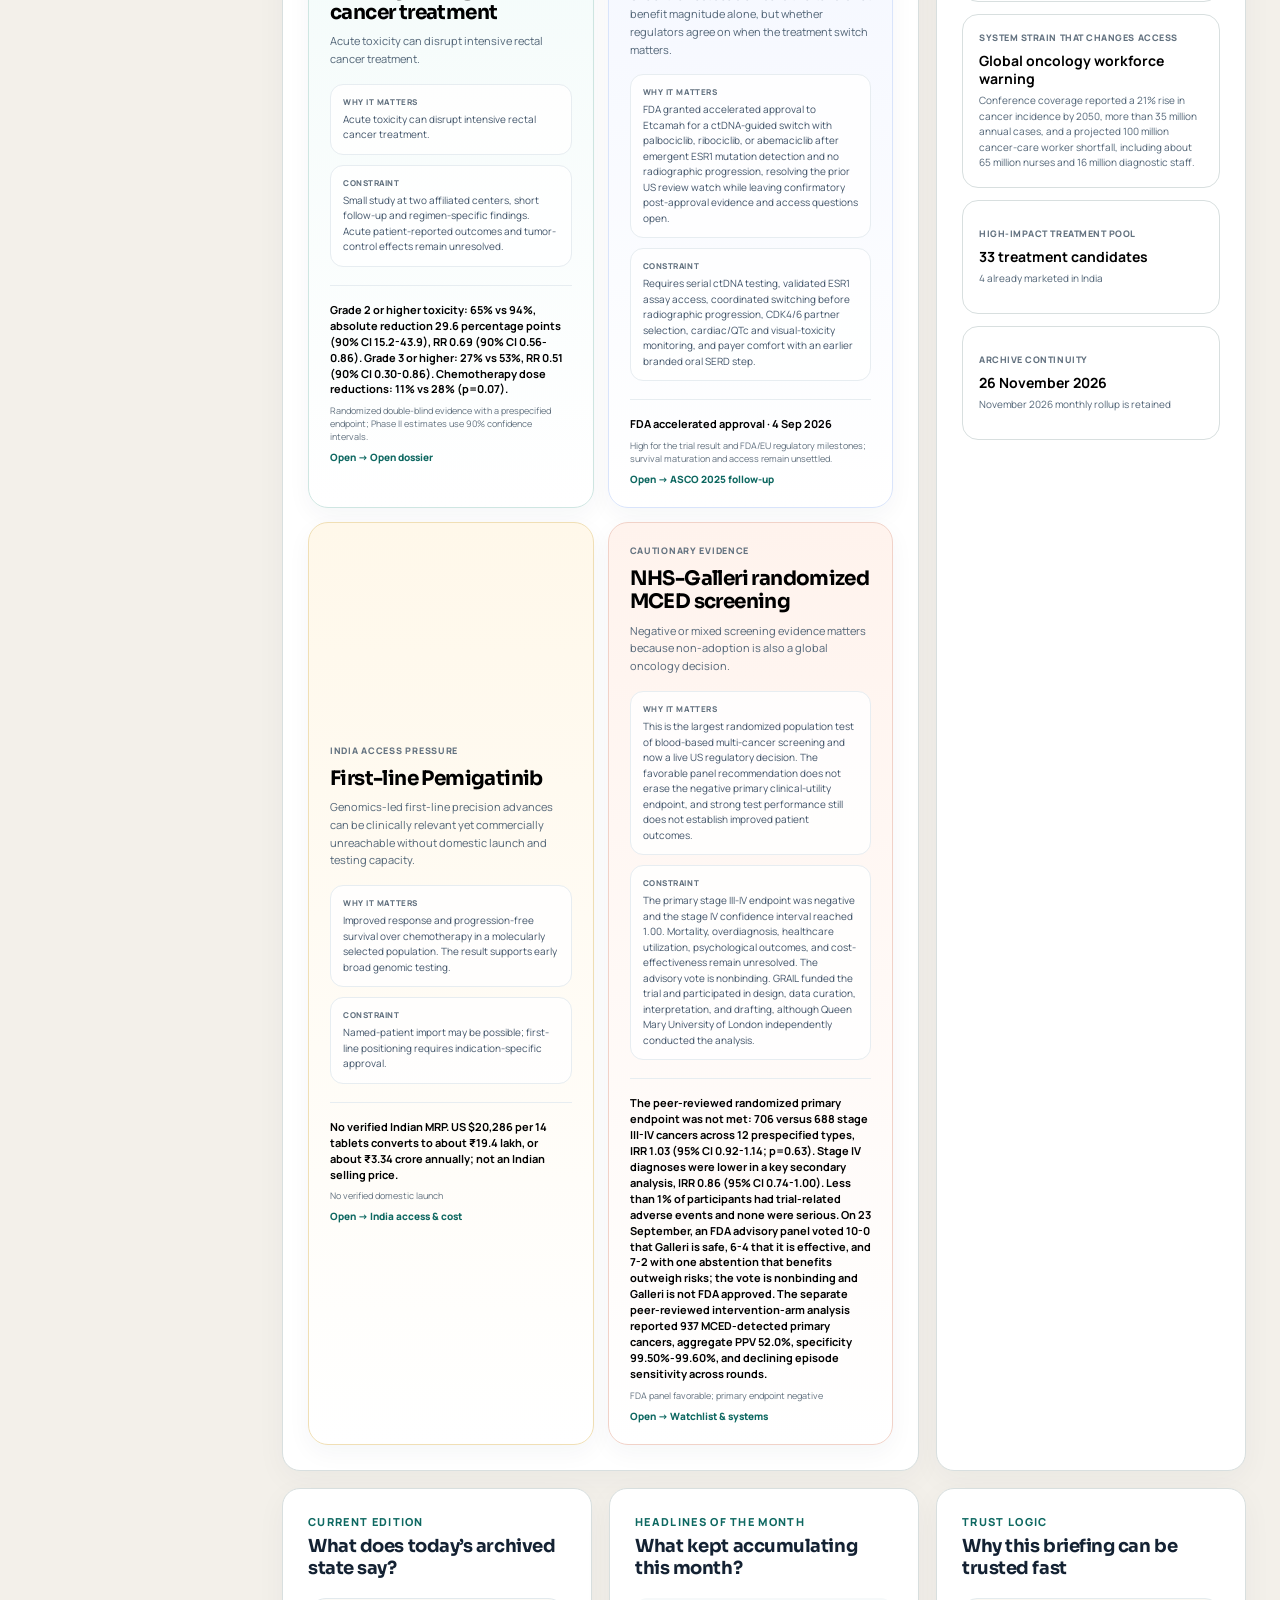
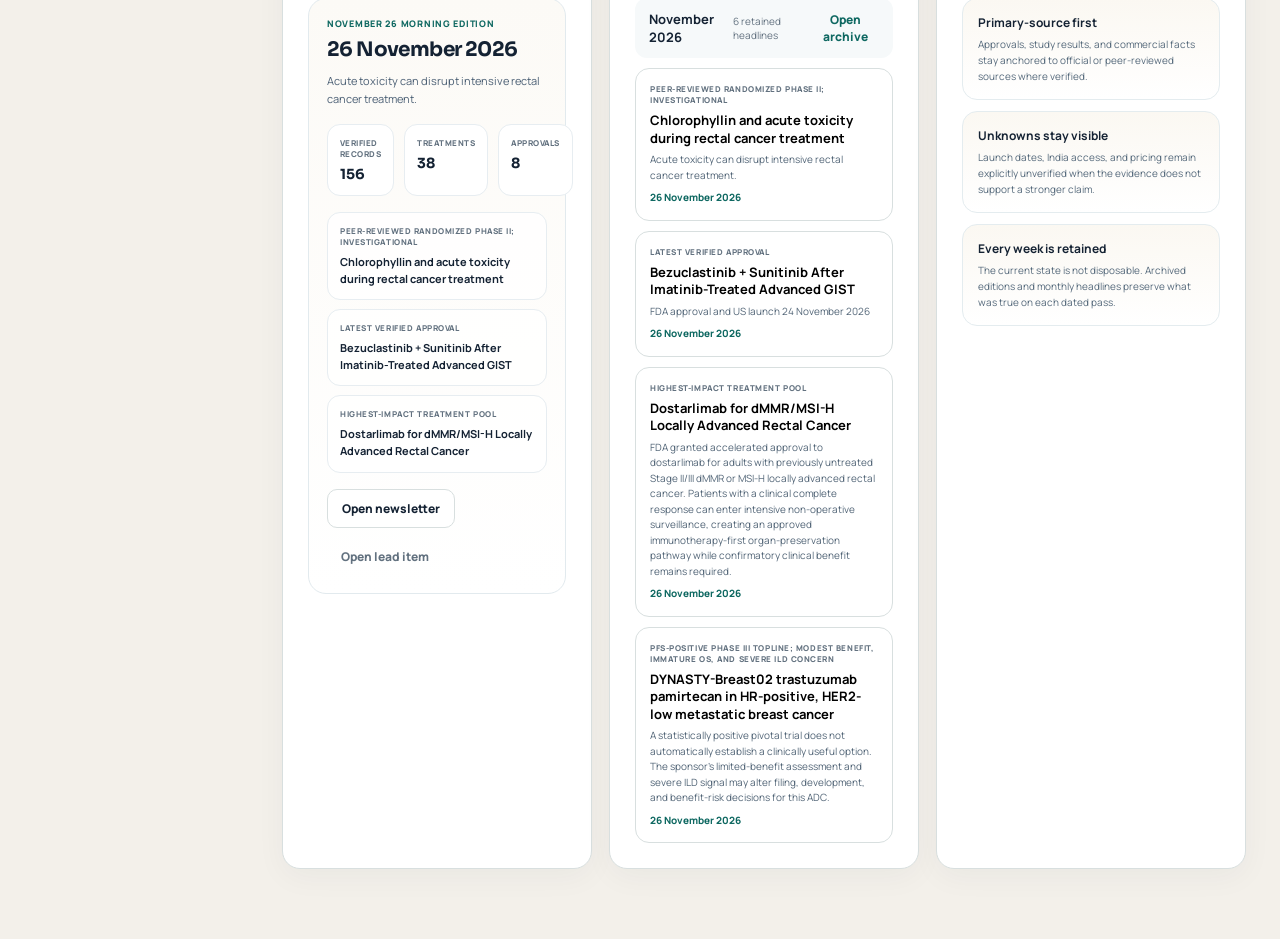
==== commit e1802b1e: "Morning briefing refresh 2026-11-26" ====
--- a/index.html
+++ b/index.html
@@ -7,7 +7,7 @@
   <link rel="icon" href="oncread_favicon.svg" type="image/svg+xml">
   <link rel="apple-touch-icon" href="oncread_favicon.svg">
   <title>OncRead - Onco updates made easy</title>
-  <link rel="stylesheet" href="styles.css?v=20261125-0e236b8">
+  <link rel="stylesheet" href="styles.css?v=20261126-a00fa55">
 </head>
 <body>
   <a class="skip-link" href="#main-content">Skip to main content</a>
@@ -52,7 +52,7 @@
         <span class="status-dot"></span>
         <div>
           <strong>Research snapshot</strong>
-          <p id="sidebar-prepared-date">November 25 Morning Edition</p>
+          <p id="sidebar-prepared-date">November 26 Morning Edition</p>
         </div>
       </div>
       <a class="report-link" href="ASCO_2026_Advances_Impact_Assessment.docx">Open detailed report</a>
@@ -78,8 +78,8 @@
         <div class="briefing-hero">
           <div class="briefing-hero-copy">
             <p class="eyebrow light">Morning briefing</p>
-            <h3 id="briefing-headline">Bezuclastinib + Sunitinib After Imatinib-Treated Advanced GIST</h3>
-            <p id="briefing-summary">FDA approved bezuclastinib, marketed as Ekitna, in combination with sunitinib for adults with advanced gastrointestinal stromal tumors after prior imatinib. In PEAK, the combination halved the hazard of progression or death versus active-control sunitinib and increased objective response, establishing a new FDA-authorized second-line combination while overall survival remains immature.</p>
+            <h3 id="briefing-headline">Chlorophyllin and acute toxicity during rectal cancer treatment</h3>
+            <p id="briefing-summary">Acute toxicity can disrupt intensive rectal cancer treatment.</p>
             <div id="briefing-tag-row" class="briefing-tag-row"><span class="briefing-tag"><strong>Live edition</strong>20 July 2026</span><span class="briefing-tag"><strong>Lead headline</strong>Gedatolisib + Fulvestrant</span><span class="briefing-tag"><strong>Decision line</strong>Camizestrant + CDK4/6 inhibitor</span><span class="briefing-tag"><strong>Caution line</strong>Galleri screening signal</span></div>
             <div class="briefing-cta-row">
               <button id="briefing-primary-action" class="button primary" type="button">Read Dossier</button>
@@ -88,7 +88,7 @@
           </div>
           <div class="briefing-pulse">
             <span class="briefing-pulse-label">Live briefing pulse</span>
-            <strong id="briefing-date-label">November 25 Morning Edition</strong>
+            <strong id="briefing-date-label">November 26 Morning Edition</strong>
             <p id="briefing-pulse-summary">Review the lead development, regulatory decision points, and evidence limitations shaping oncology care.</p>
             <div id="briefing-pulse-list" class="briefing-pulse-list"></div>
           </div>
@@ -568,10 +568,27 @@
 
   <script id="initial-edition-archive" type="application/json">
 {
-  "generatedAt": "2026-11-25T01:17:09.684Z",
-  "currentEditionId": "2026-11-25",
-  "currentEditionLabel": "25 November 2026",
+  "generatedAt": "2026-11-26T00:51:53.613Z",
+  "currentEditionId": "2026-11-26",
+  "currentEditionLabel": "26 November 2026",
   "editions": [
+    {
+      "id": "2026-11-26",
+      "editionLabel": "26 November 2026",
+      "preparedLabel": "November 26 Morning Edition",
+      "monthKey": "2026-11",
+      "monthLabel": "November 2026",
+      "summary": "Acute toxicity can disrupt intensive rectal cancer treatment.",
+      "file": "/data/editions/2026-11-26.json",
+      "metrics": {
+        "insights": 4,
+        "treatments": 38,
+        "followupApprovals": 8,
+        "indiaMarketed": 4,
+        "watchlistSignals": 107,
+        "verifiedRecords": 156
+      }
+    },
     {
       "id": "2026-11-25",
       "editionLabel": "25 November 2026",
@@ -2379,8 +2396,36 @@
     {
       "monthKey": "2026-11",
       "monthLabel": "November 2026",
-      "leadEditionId": "2026-11-25",
+      "leadEditionId": "2026-11-26",
       "highlights": [
+        {
+          "editionId": "2026-11-26",
+          "editionLabel": "26 November 2026",
+          "tag": "Peer-reviewed randomized Phase II; investigational",
+          "title": "Chlorophyllin and acute toxicity during rectal cancer treatment",
+          "summary": "Acute toxicity can disrupt intensive rectal cancer treatment."
+        },
+        {
+          "editionId": "2026-11-26",
+          "editionLabel": "26 November 2026",
+          "tag": "Latest verified approval",
+          "title": "Bezuclastinib + Sunitinib After Imatinib-Treated Advanced GIST",
+          "summary": "FDA approval and US launch 24 November 2026"
+        },
+        {
+          "editionId": "2026-11-26",
+          "editionLabel": "26 November 2026",
+          "tag": "Highest-impact treatment pool",
+          "title": "Dostarlimab for dMMR/MSI-H Locally Advanced Rectal Cancer",
+          "summary": "FDA granted accelerated approval to dostarlimab for adults with previously untreated Stage II/III dMMR or MSI-H locally advanced rectal cancer. Patients with a clinical complete response can enter intensive non-operative surveillance, creating an approved immunotherapy-first organ-preservation pathway while confirmatory clinical benefit remains required."
+        },
+        {
+          "editionId": "2026-11-26",
+          "editionLabel": "26 November 2026",
+          "tag": "PFS-positive Phase III topline; modest benefit, immature OS, and severe ILD concern",
+          "title": "DYNASTY-Breast02 trastuzumab pamirtecan in HR-positive, HER2-low metastatic breast cancer",
+          "summary": "A statistically positive pivotal trial does not automatically establish a clinically useful option. The sponsor's limited-benefit assessment and severe ILD signal may alter filing, development, and benefit-risk decisions for this ADC."
+        },
         {
           "editionId": "2026-11-25",
           "editionLabel": "25 November 2026",
@@ -2394,34 +2439,6 @@
           "tag": "Highest-impact treatment pool",
           "title": "Dostarlimab for dMMR/MSI-H Locally Advanced Rectal Cancer",
           "summary": "FDA granted accelerated approval to dostarlimab for adults with previously untreated Stage II/III dMMR or MSI-H locally advanced rectal cancer. Patients with a clinical complete response can enter intensive non-operative surveillance, creating an approved immunotherapy-first organ-preservation pathway while confirmatory clinical benefit remains required."
-        },
-        {
-          "editionId": "2026-11-25",
-          "editionLabel": "25 November 2026",
-          "tag": "PFS-positive Phase III topline; modest benefit, immature OS, and severe ILD concern",
-          "title": "DYNASTY-Breast02 trastuzumab pamirtecan in HR-positive, HER2-low metastatic breast cancer",
-          "summary": "A statistically positive pivotal trial does not automatically establish a clinically useful option. The sponsor's limited-benefit assessment and severe ILD signal may alter filing, development, and benefit-risk decisions for this ADC."
-        },
-        {
-          "editionId": "2026-11-24",
-          "editionLabel": "24 November 2026",
-          "tag": "Latest verified approval",
-          "title": "Adjuvant Giredestrant for ER-Positive Early Breast Cancer",
-          "summary": "FDA approval 23 November 2026"
-        },
-        {
-          "editionId": "2026-11-24",
-          "editionLabel": "24 November 2026",
-          "tag": "Highest-impact treatment pool",
-          "title": "Dostarlimab for dMMR/MSI-H Locally Advanced Rectal Cancer",
-          "summary": "FDA granted accelerated approval to dostarlimab for adults with previously untreated Stage II/III dMMR or MSI-H locally advanced rectal cancer. Patients with a clinical complete response can enter intensive non-operative surveillance, creating an approved immunotherapy-first organ-preservation pathway while confirmatory clinical benefit remains required."
-        },
-        {
-          "editionId": "2026-11-24",
-          "editionLabel": "24 November 2026",
-          "tag": "PFS-positive Phase III topline; modest benefit, immature OS, and severe ILD concern",
-          "title": "DYNASTY-Breast02 trastuzumab pamirtecan in HR-positive, HER2-low metastatic breast cancer",
-          "summary": "A statistically positive pivotal trial does not automatically establish a clinically useful option. The sponsor's limited-benefit assessment and severe ILD signal may alter filing, development, and benefit-risk decisions for this ADC."
         }
       ]
     },
@@ -2675,22 +2692,27 @@
 </script>
   <script id="initial-current-edition" type="application/json">
 {
-  "id": "2026-11-25",
-  "editionLabel": "25 November 2026",
-  "preparedLabel": "November 25 Morning Edition",
+  "id": "2026-11-26",
+  "editionLabel": "26 November 2026",
+  "preparedLabel": "November 26 Morning Edition",
   "monthKey": "2026-11",
   "monthLabel": "November 2026",
-  "summary": "FDA approved bezuclastinib, marketed as Ekitna, in combination with sunitinib for adults with advanced gastrointestinal stromal tumors after prior imatinib. In PEAK, the combination halved the hazard of progression or death versus active-control sunitinib and increased objective response, establishing a new FDA-authorized second-line combination while overall survival remains immature.",
+  "summary": "Acute toxicity can disrupt intensive rectal cancer treatment.",
   "provenance": "Generated from the current working tree.",
   "metrics": {
     "insights": 4,
     "treatments": 38,
     "followupApprovals": 8,
     "indiaMarketed": 4,
-    "watchlistSignals": 101,
-    "verifiedRecords": 150
+    "watchlistSignals": 107,
+    "verifiedRecords": 156
   },
   "headlines": [
+    {
+      "tag": "Peer-reviewed randomized Phase II; investigational",
+      "title": "Chlorophyllin and acute toxicity during rectal cancer treatment",
+      "summary": "Acute toxicity can disrupt intensive rectal cancer treatment."
+    },
     {
       "tag": "Latest verified approval",
       "title": "Bezuclastinib + Sunitinib After Imatinib-Treated Advanced GIST",
@@ -2749,7 +2771,7 @@
       "date": 0
     }
   ],
-  "sourceCount": 150,
+  "sourceCount": 156,
   "routeSummary": {
     "approval": {
       "route": {
@@ -2764,6 +2786,6 @@
   }
 }
 </script>
-  <script src="app.js?v=20261125-0e236b8"></script>
+  <script src="app.js?v=20261126-a00fa55"></script>
 </body>
 </html>
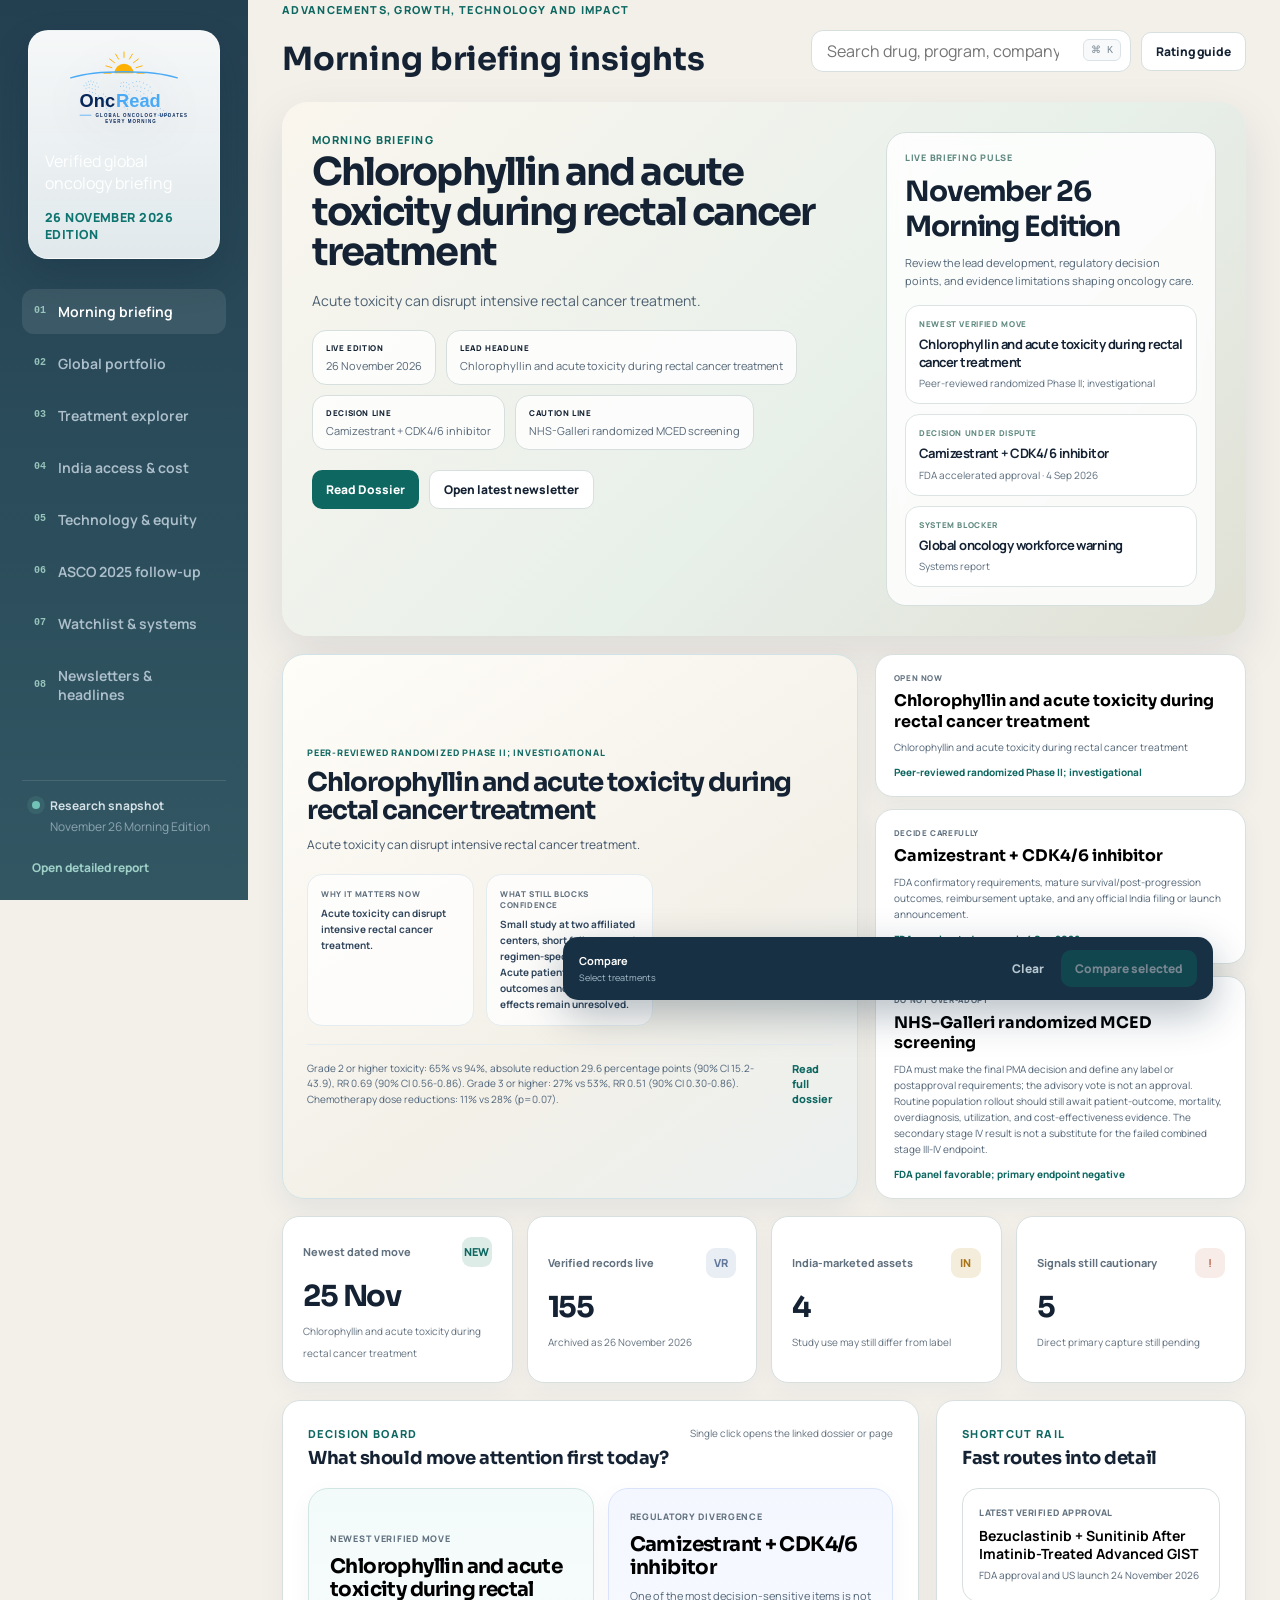
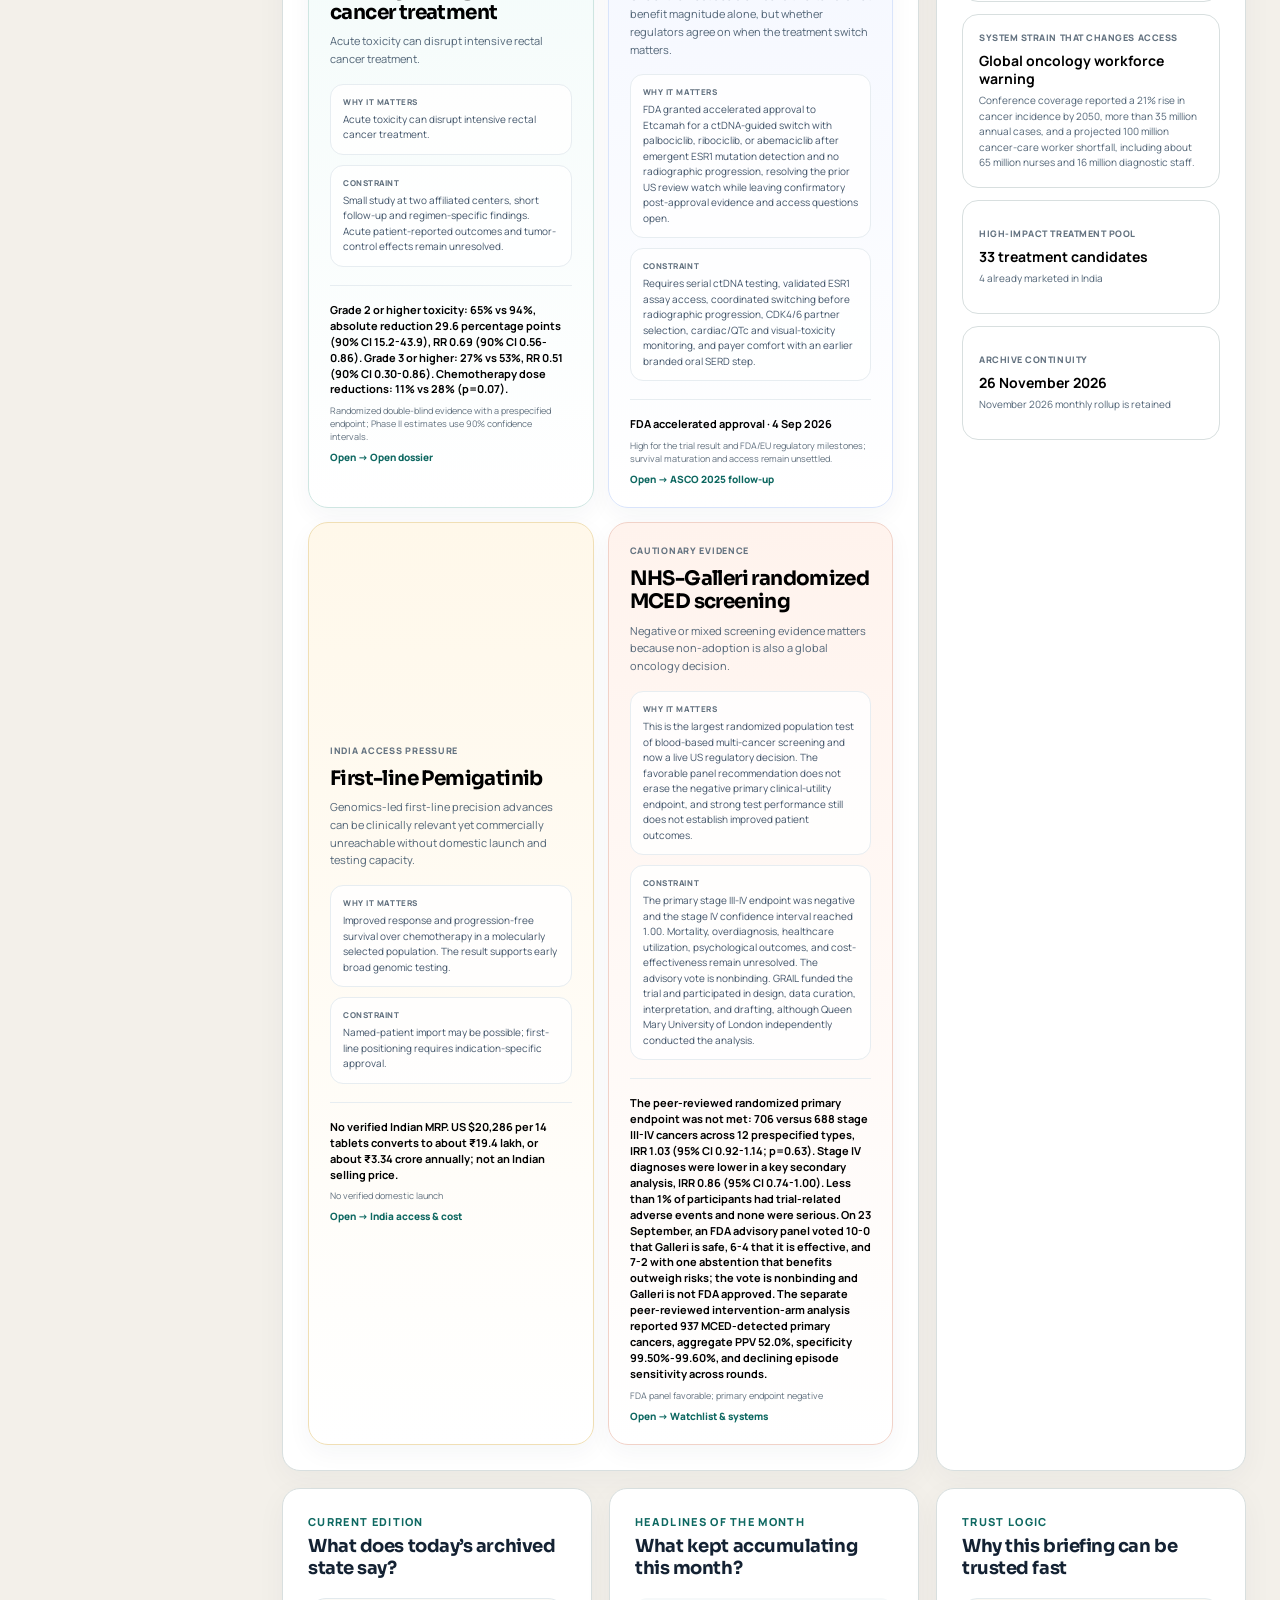
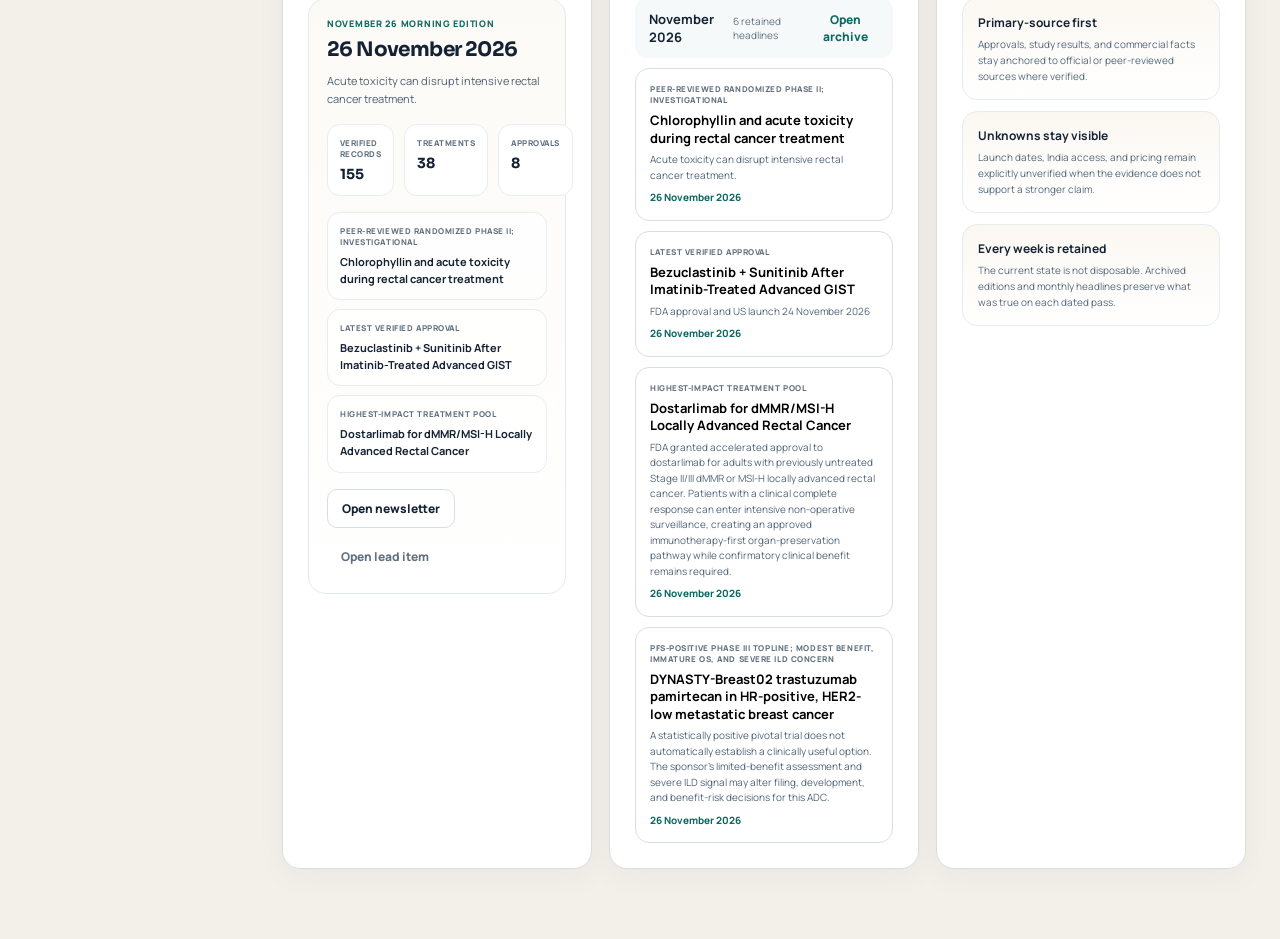
==== commit b65f6944: "Exclude out-of-window EXENT announcement" ====
--- a/index.html
+++ b/index.html
@@ -7,7 +7,7 @@
   <link rel="icon" href="oncread_favicon.svg" type="image/svg+xml">
   <link rel="apple-touch-icon" href="oncread_favicon.svg">
   <title>OncRead - Onco updates made easy</title>
-  <link rel="stylesheet" href="styles.css?v=20261126-a00fa55">
+  <link rel="stylesheet" href="styles.css?v=20261126-e1802b1">
 </head>
 <body>
   <a class="skip-link" href="#main-content">Skip to main content</a>
@@ -568,7 +568,7 @@
 
   <script id="initial-edition-archive" type="application/json">
 {
-  "generatedAt": "2026-11-26T00:51:53.613Z",
+  "generatedAt": "2026-11-26T00:52:35.566Z",
   "currentEditionId": "2026-11-26",
   "currentEditionLabel": "26 November 2026",
   "editions": [
@@ -585,8 +585,8 @@
         "treatments": 38,
         "followupApprovals": 8,
         "indiaMarketed": 4,
-        "watchlistSignals": 107,
-        "verifiedRecords": 156
+        "watchlistSignals": 106,
+        "verifiedRecords": 155
       }
     },
     {
@@ -2704,8 +2704,8 @@
     "treatments": 38,
     "followupApprovals": 8,
     "indiaMarketed": 4,
-    "watchlistSignals": 107,
-    "verifiedRecords": 156
+    "watchlistSignals": 106,
+    "verifiedRecords": 155
   },
   "headlines": [
     {
@@ -2771,7 +2771,7 @@
       "date": 0
     }
   ],
-  "sourceCount": 156,
+  "sourceCount": 155,
   "routeSummary": {
     "approval": {
       "route": {
@@ -2786,6 +2786,6 @@
   }
 }
 </script>
-  <script src="app.js?v=20261126-a00fa55"></script>
+  <script src="app.js?v=20261126-e1802b1"></script>
 </body>
 </html>
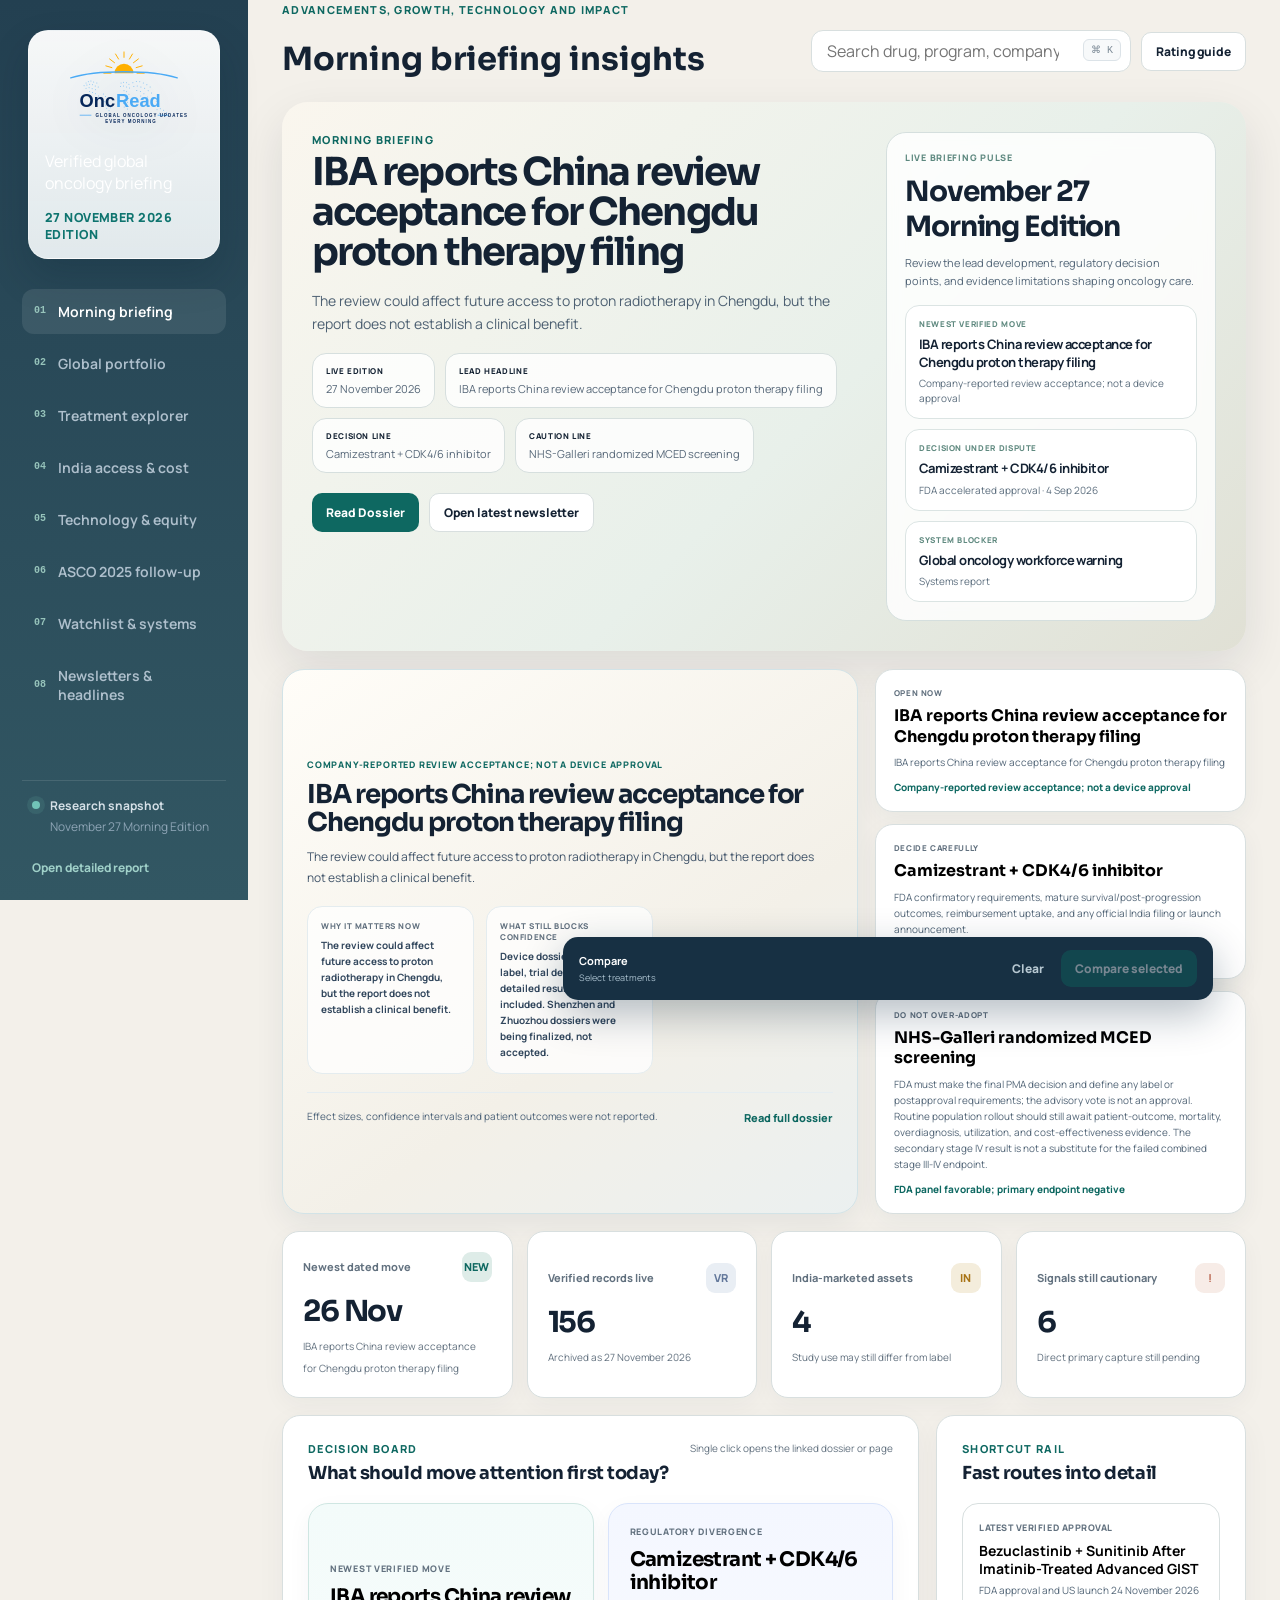
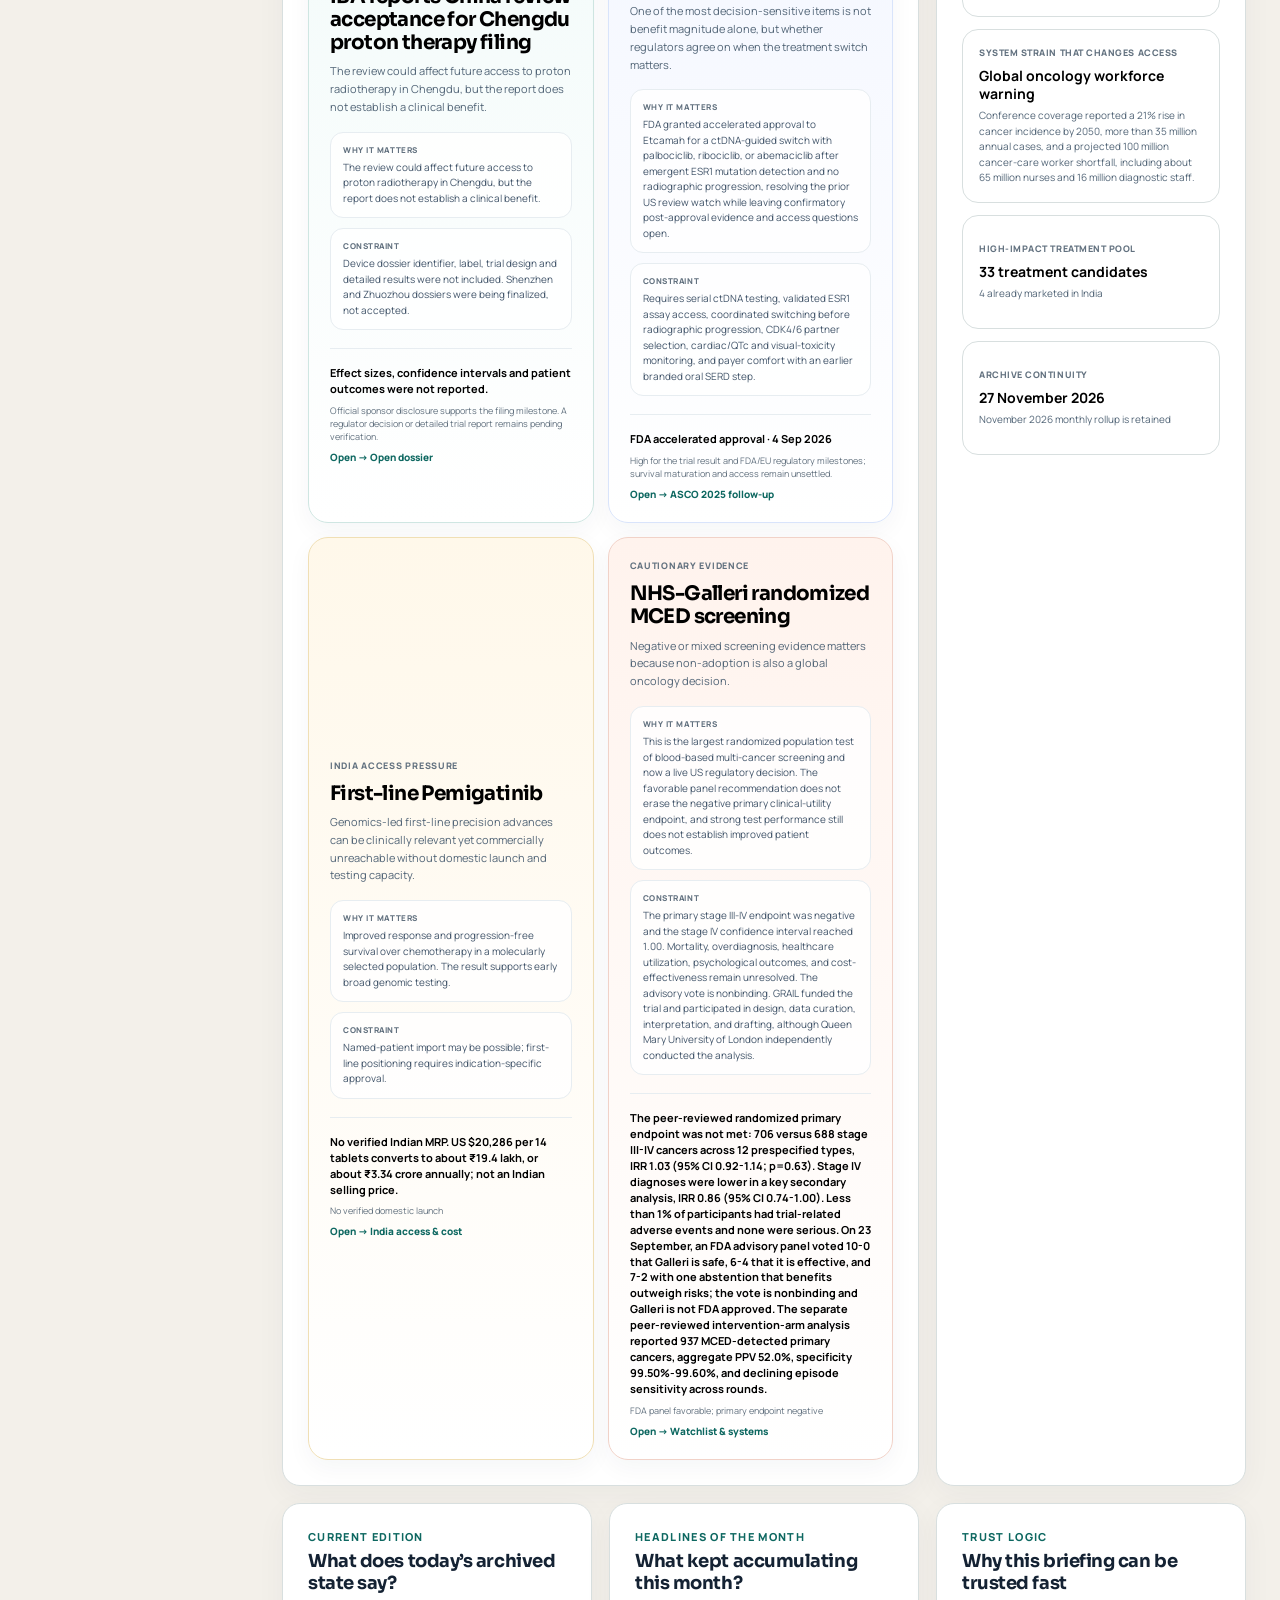
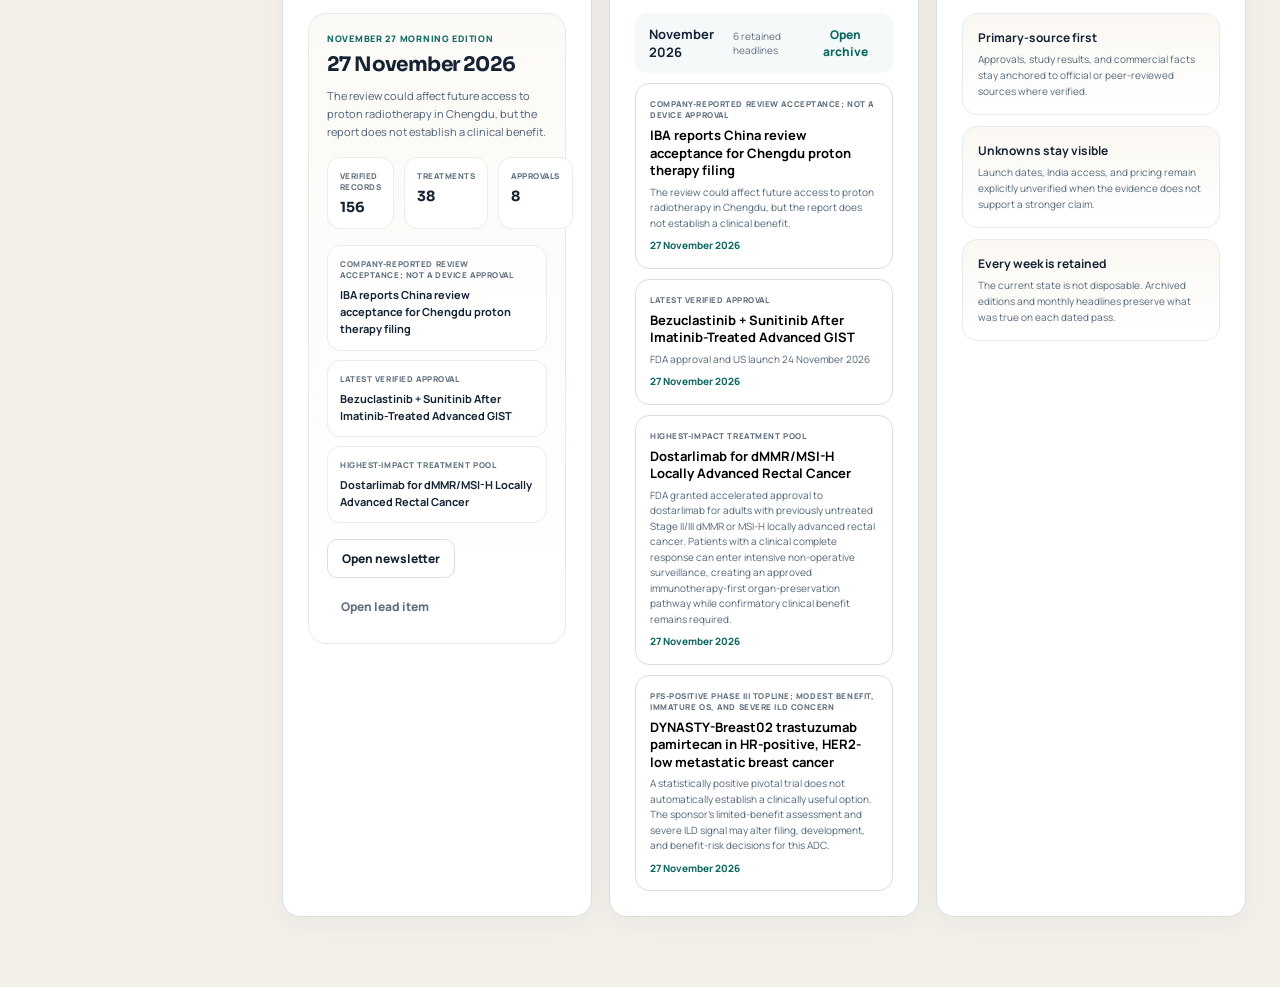
==== commit f79d5a83: "Morning briefing refresh 2026-11-27" ====
--- a/index.html
+++ b/index.html
@@ -7,7 +7,7 @@
   <link rel="icon" href="oncread_favicon.svg" type="image/svg+xml">
   <link rel="apple-touch-icon" href="oncread_favicon.svg">
   <title>OncRead - Onco updates made easy</title>
-  <link rel="stylesheet" href="styles.css?v=20261126-e1802b1">
+  <link rel="stylesheet" href="styles.css?v=20261127-b65f694">
 </head>
 <body>
   <a class="skip-link" href="#main-content">Skip to main content</a>
@@ -52,7 +52,7 @@
         <span class="status-dot"></span>
         <div>
           <strong>Research snapshot</strong>
-          <p id="sidebar-prepared-date">November 26 Morning Edition</p>
+          <p id="sidebar-prepared-date">November 27 Morning Edition</p>
         </div>
       </div>
       <a class="report-link" href="ASCO_2026_Advances_Impact_Assessment.docx">Open detailed report</a>
@@ -78,8 +78,8 @@
         <div class="briefing-hero">
           <div class="briefing-hero-copy">
             <p class="eyebrow light">Morning briefing</p>
-            <h3 id="briefing-headline">Chlorophyllin and acute toxicity during rectal cancer treatment</h3>
-            <p id="briefing-summary">Acute toxicity can disrupt intensive rectal cancer treatment.</p>
+            <h3 id="briefing-headline">IBA reports China review acceptance for Chengdu proton therapy filing</h3>
+            <p id="briefing-summary">The review could affect future access to proton radiotherapy in Chengdu, but the report does not establish a clinical benefit.</p>
             <div id="briefing-tag-row" class="briefing-tag-row"><span class="briefing-tag"><strong>Live edition</strong>20 July 2026</span><span class="briefing-tag"><strong>Lead headline</strong>Gedatolisib + Fulvestrant</span><span class="briefing-tag"><strong>Decision line</strong>Camizestrant + CDK4/6 inhibitor</span><span class="briefing-tag"><strong>Caution line</strong>Galleri screening signal</span></div>
             <div class="briefing-cta-row">
               <button id="briefing-primary-action" class="button primary" type="button">Read Dossier</button>
@@ -88,7 +88,7 @@
           </div>
           <div class="briefing-pulse">
             <span class="briefing-pulse-label">Live briefing pulse</span>
-            <strong id="briefing-date-label">November 26 Morning Edition</strong>
+            <strong id="briefing-date-label">November 27 Morning Edition</strong>
             <p id="briefing-pulse-summary">Review the lead development, regulatory decision points, and evidence limitations shaping oncology care.</p>
             <div id="briefing-pulse-list" class="briefing-pulse-list"></div>
           </div>
@@ -568,10 +568,27 @@
 
   <script id="initial-edition-archive" type="application/json">
 {
-  "generatedAt": "2026-11-26T00:52:35.566Z",
-  "currentEditionId": "2026-11-26",
-  "currentEditionLabel": "26 November 2026",
+  "generatedAt": "2026-11-27T00:45:22.826Z",
+  "currentEditionId": "2026-11-27",
+  "currentEditionLabel": "27 November 2026",
   "editions": [
+    {
+      "id": "2026-11-27",
+      "editionLabel": "27 November 2026",
+      "preparedLabel": "November 27 Morning Edition",
+      "monthKey": "2026-11",
+      "monthLabel": "November 2026",
+      "summary": "The review could affect future access to proton radiotherapy in Chengdu, but the report does not establish a clinical benefit.",
+      "file": "/data/editions/2026-11-27.json",
+      "metrics": {
+        "insights": 4,
+        "treatments": 38,
+        "followupApprovals": 8,
+        "indiaMarketed": 4,
+        "watchlistSignals": 107,
+        "verifiedRecords": 156
+      }
+    },
     {
       "id": "2026-11-26",
       "editionLabel": "26 November 2026",
@@ -2396,8 +2413,36 @@
     {
       "monthKey": "2026-11",
       "monthLabel": "November 2026",
-      "leadEditionId": "2026-11-26",
+      "leadEditionId": "2026-11-27",
       "highlights": [
+        {
+          "editionId": "2026-11-27",
+          "editionLabel": "27 November 2026",
+          "tag": "Company-reported review acceptance; not a device approval",
+          "title": "IBA reports China review acceptance for Chengdu proton therapy filing",
+          "summary": "The review could affect future access to proton radiotherapy in Chengdu, but the report does not establish a clinical benefit."
+        },
+        {
+          "editionId": "2026-11-27",
+          "editionLabel": "27 November 2026",
+          "tag": "Latest verified approval",
+          "title": "Bezuclastinib + Sunitinib After Imatinib-Treated Advanced GIST",
+          "summary": "FDA approval and US launch 24 November 2026"
+        },
+        {
+          "editionId": "2026-11-27",
+          "editionLabel": "27 November 2026",
+          "tag": "Highest-impact treatment pool",
+          "title": "Dostarlimab for dMMR/MSI-H Locally Advanced Rectal Cancer",
+          "summary": "FDA granted accelerated approval to dostarlimab for adults with previously untreated Stage II/III dMMR or MSI-H locally advanced rectal cancer. Patients with a clinical complete response can enter intensive non-operative surveillance, creating an approved immunotherapy-first organ-preservation pathway while confirmatory clinical benefit remains required."
+        },
+        {
+          "editionId": "2026-11-27",
+          "editionLabel": "27 November 2026",
+          "tag": "PFS-positive Phase III topline; modest benefit, immature OS, and severe ILD concern",
+          "title": "DYNASTY-Breast02 trastuzumab pamirtecan in HR-positive, HER2-low metastatic breast cancer",
+          "summary": "A statistically positive pivotal trial does not automatically establish a clinically useful option. The sponsor's limited-benefit assessment and severe ILD signal may alter filing, development, and benefit-risk decisions for this ADC."
+        },
         {
           "editionId": "2026-11-26",
           "editionLabel": "26 November 2026",
@@ -2411,34 +2456,6 @@
           "tag": "Latest verified approval",
           "title": "Bezuclastinib + Sunitinib After Imatinib-Treated Advanced GIST",
           "summary": "FDA approval and US launch 24 November 2026"
-        },
-        {
-          "editionId": "2026-11-26",
-          "editionLabel": "26 November 2026",
-          "tag": "Highest-impact treatment pool",
-          "title": "Dostarlimab for dMMR/MSI-H Locally Advanced Rectal Cancer",
-          "summary": "FDA granted accelerated approval to dostarlimab for adults with previously untreated Stage II/III dMMR or MSI-H locally advanced rectal cancer. Patients with a clinical complete response can enter intensive non-operative surveillance, creating an approved immunotherapy-first organ-preservation pathway while confirmatory clinical benefit remains required."
-        },
-        {
-          "editionId": "2026-11-26",
-          "editionLabel": "26 November 2026",
-          "tag": "PFS-positive Phase III topline; modest benefit, immature OS, and severe ILD concern",
-          "title": "DYNASTY-Breast02 trastuzumab pamirtecan in HR-positive, HER2-low metastatic breast cancer",
-          "summary": "A statistically positive pivotal trial does not automatically establish a clinically useful option. The sponsor's limited-benefit assessment and severe ILD signal may alter filing, development, and benefit-risk decisions for this ADC."
-        },
-        {
-          "editionId": "2026-11-25",
-          "editionLabel": "25 November 2026",
-          "tag": "Latest verified approval",
-          "title": "Bezuclastinib + Sunitinib After Imatinib-Treated Advanced GIST",
-          "summary": "FDA approval and US launch 24 November 2026"
-        },
-        {
-          "editionId": "2026-11-25",
-          "editionLabel": "25 November 2026",
-          "tag": "Highest-impact treatment pool",
-          "title": "Dostarlimab for dMMR/MSI-H Locally Advanced Rectal Cancer",
-          "summary": "FDA granted accelerated approval to dostarlimab for adults with previously untreated Stage II/III dMMR or MSI-H locally advanced rectal cancer. Patients with a clinical complete response can enter intensive non-operative surveillance, creating an approved immunotherapy-first organ-preservation pathway while confirmatory clinical benefit remains required."
         }
       ]
     },
@@ -2692,26 +2709,26 @@
 </script>
   <script id="initial-current-edition" type="application/json">
 {
-  "id": "2026-11-26",
-  "editionLabel": "26 November 2026",
-  "preparedLabel": "November 26 Morning Edition",
+  "id": "2026-11-27",
+  "editionLabel": "27 November 2026",
+  "preparedLabel": "November 27 Morning Edition",
   "monthKey": "2026-11",
   "monthLabel": "November 2026",
-  "summary": "Acute toxicity can disrupt intensive rectal cancer treatment.",
+  "summary": "The review could affect future access to proton radiotherapy in Chengdu, but the report does not establish a clinical benefit.",
   "provenance": "Generated from the current working tree.",
   "metrics": {
     "insights": 4,
     "treatments": 38,
     "followupApprovals": 8,
     "indiaMarketed": 4,
-    "watchlistSignals": 106,
-    "verifiedRecords": 155
+    "watchlistSignals": 107,
+    "verifiedRecords": 156
   },
   "headlines": [
     {
-      "tag": "Peer-reviewed randomized Phase II; investigational",
-      "title": "Chlorophyllin and acute toxicity during rectal cancer treatment",
-      "summary": "Acute toxicity can disrupt intensive rectal cancer treatment."
+      "tag": "Company-reported review acceptance; not a device approval",
+      "title": "IBA reports China review acceptance for Chengdu proton therapy filing",
+      "summary": "The review could affect future access to proton radiotherapy in Chengdu, but the report does not establish a clinical benefit."
     },
     {
       "tag": "Latest verified approval",
@@ -2771,7 +2788,7 @@
       "date": 0
     }
   ],
-  "sourceCount": 155,
+  "sourceCount": 156,
   "routeSummary": {
     "approval": {
       "route": {
@@ -2786,6 +2803,6 @@
   }
 }
 </script>
-  <script src="app.js?v=20261126-e1802b1"></script>
+  <script src="app.js?v=20261127-b65f694"></script>
 </body>
 </html>
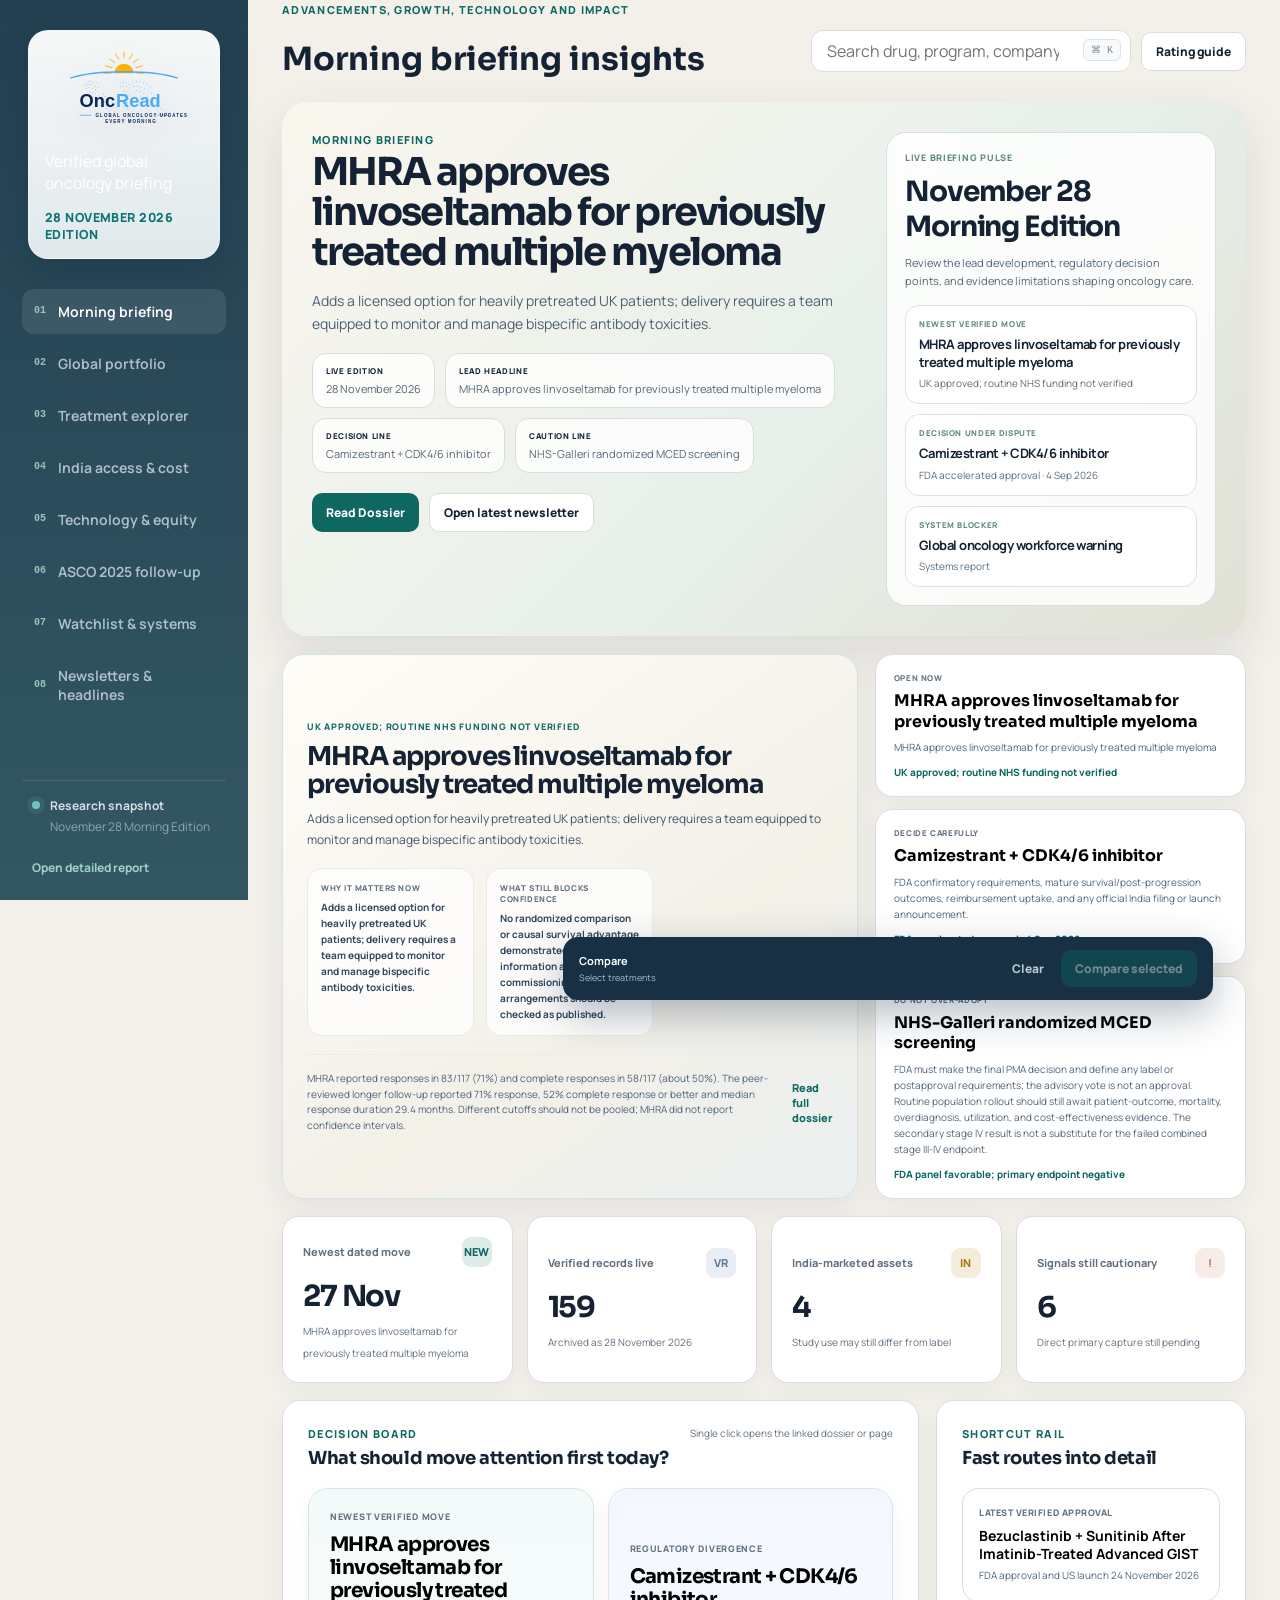
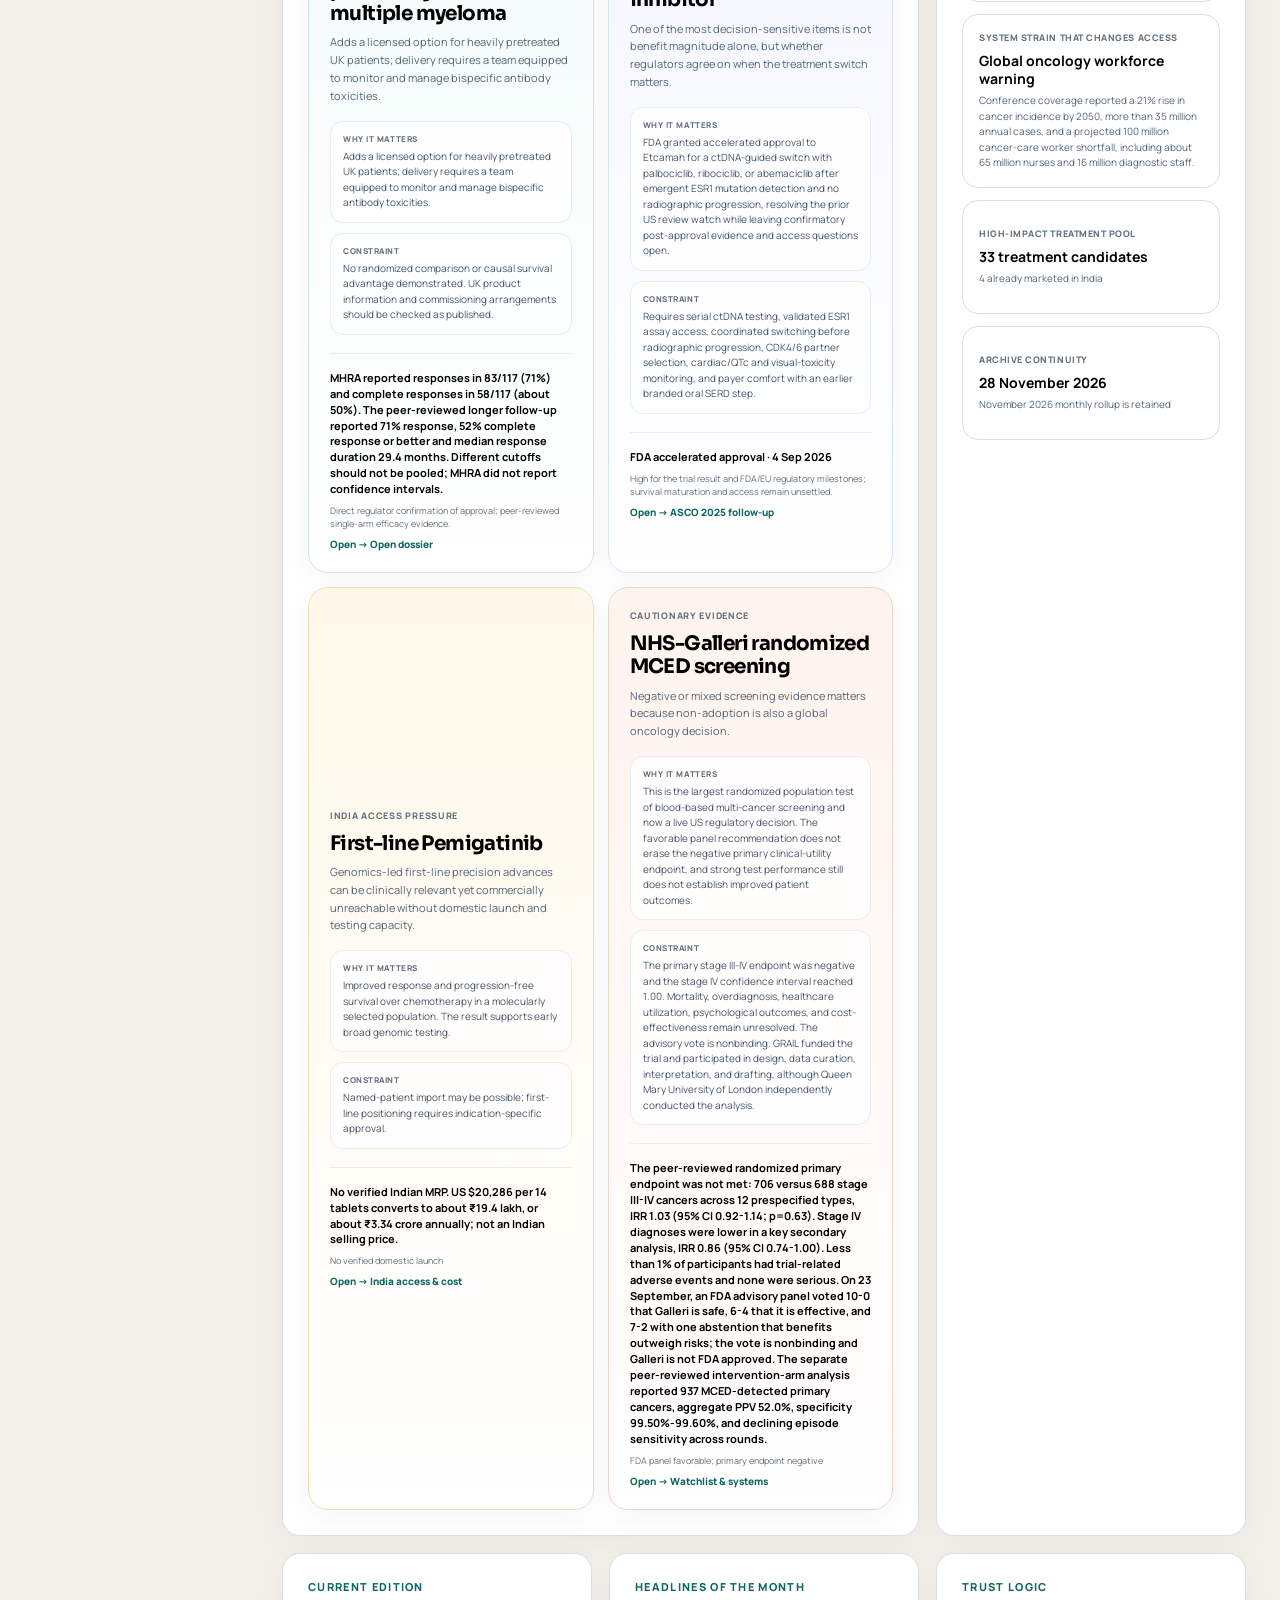
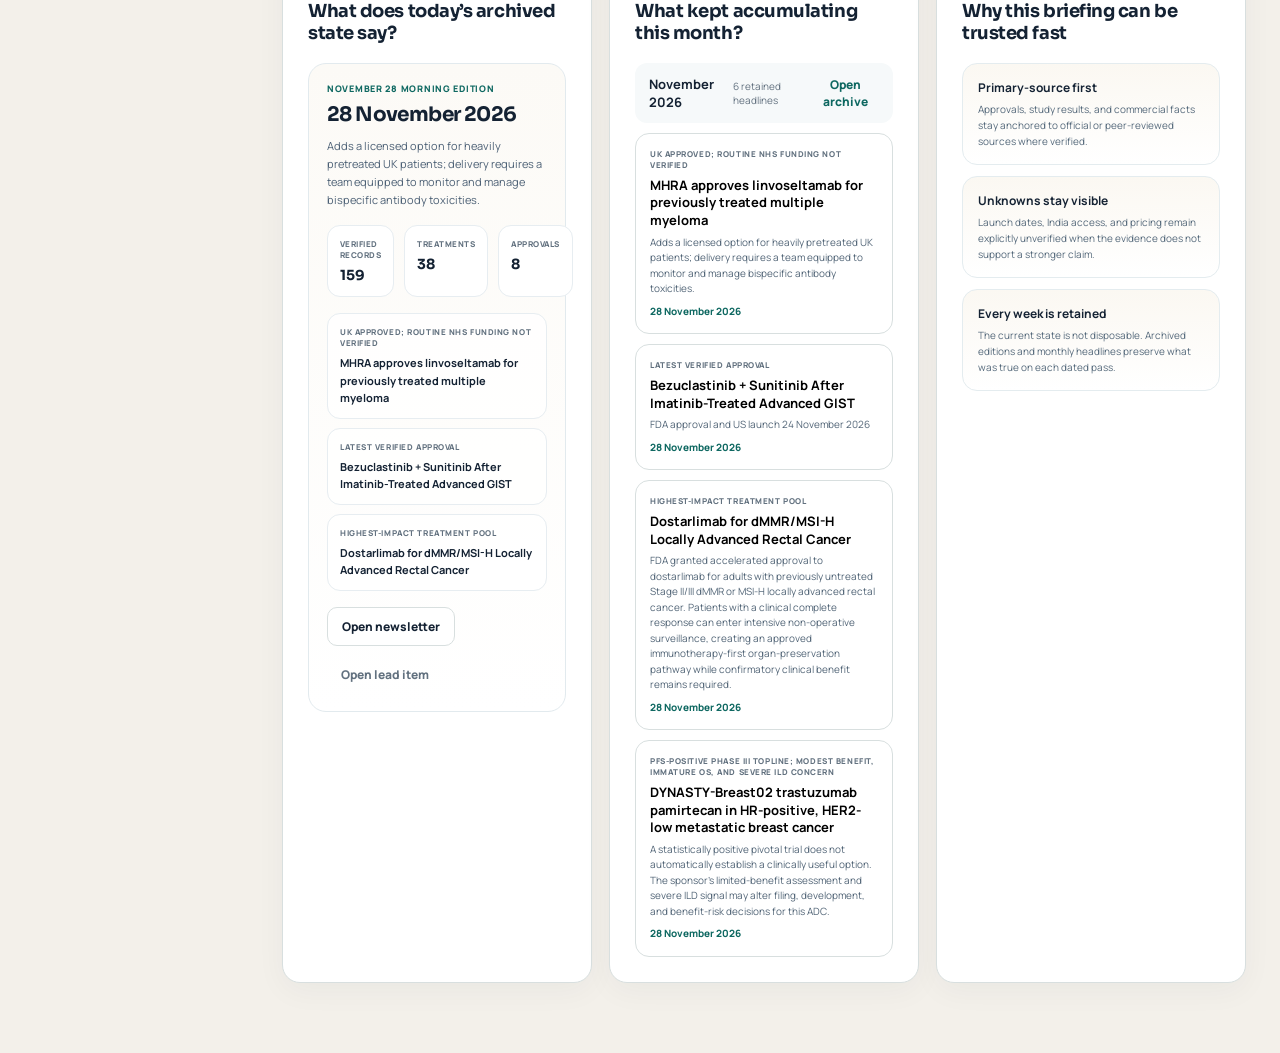
==== commit 4f92d1c7: "Morning briefing refresh 2026-11-28" ====
--- a/index.html
+++ b/index.html
@@ -7,7 +7,7 @@
   <link rel="icon" href="oncread_favicon.svg" type="image/svg+xml">
   <link rel="apple-touch-icon" href="oncread_favicon.svg">
   <title>OncRead - Onco updates made easy</title>
-  <link rel="stylesheet" href="styles.css?v=20261127-b65f694">
+  <link rel="stylesheet" href="styles.css?v=20261128-f79d5a8">
 </head>
 <body>
   <a class="skip-link" href="#main-content">Skip to main content</a>
@@ -52,7 +52,7 @@
         <span class="status-dot"></span>
         <div>
           <strong>Research snapshot</strong>
-          <p id="sidebar-prepared-date">November 27 Morning Edition</p>
+          <p id="sidebar-prepared-date">November 28 Morning Edition</p>
         </div>
       </div>
       <a class="report-link" href="ASCO_2026_Advances_Impact_Assessment.docx">Open detailed report</a>
@@ -78,8 +78,8 @@
         <div class="briefing-hero">
           <div class="briefing-hero-copy">
             <p class="eyebrow light">Morning briefing</p>
-            <h3 id="briefing-headline">IBA reports China review acceptance for Chengdu proton therapy filing</h3>
-            <p id="briefing-summary">The review could affect future access to proton radiotherapy in Chengdu, but the report does not establish a clinical benefit.</p>
+            <h3 id="briefing-headline">MHRA approves linvoseltamab for previously treated multiple myeloma</h3>
+            <p id="briefing-summary">Adds a licensed option for heavily pretreated UK patients; delivery requires a team equipped to monitor and manage bispecific antibody toxicities.</p>
             <div id="briefing-tag-row" class="briefing-tag-row"><span class="briefing-tag"><strong>Live edition</strong>20 July 2026</span><span class="briefing-tag"><strong>Lead headline</strong>Gedatolisib + Fulvestrant</span><span class="briefing-tag"><strong>Decision line</strong>Camizestrant + CDK4/6 inhibitor</span><span class="briefing-tag"><strong>Caution line</strong>Galleri screening signal</span></div>
             <div class="briefing-cta-row">
               <button id="briefing-primary-action" class="button primary" type="button">Read Dossier</button>
@@ -88,7 +88,7 @@
           </div>
           <div class="briefing-pulse">
             <span class="briefing-pulse-label">Live briefing pulse</span>
-            <strong id="briefing-date-label">November 27 Morning Edition</strong>
+            <strong id="briefing-date-label">November 28 Morning Edition</strong>
             <p id="briefing-pulse-summary">Review the lead development, regulatory decision points, and evidence limitations shaping oncology care.</p>
             <div id="briefing-pulse-list" class="briefing-pulse-list"></div>
           </div>
@@ -568,10 +568,27 @@
 
   <script id="initial-edition-archive" type="application/json">
 {
-  "generatedAt": "2026-11-27T00:45:22.826Z",
-  "currentEditionId": "2026-11-27",
-  "currentEditionLabel": "27 November 2026",
+  "generatedAt": "2026-11-28T00:48:59.046Z",
+  "currentEditionId": "2026-11-28",
+  "currentEditionLabel": "28 November 2026",
   "editions": [
+    {
+      "id": "2026-11-28",
+      "editionLabel": "28 November 2026",
+      "preparedLabel": "November 28 Morning Edition",
+      "monthKey": "2026-11",
+      "monthLabel": "November 2026",
+      "summary": "Adds a licensed option for heavily pretreated UK patients; delivery requires a team equipped to monitor and manage bispecific antibody toxicities.",
+      "file": "/data/editions/2026-11-28.json",
+      "metrics": {
+        "insights": 4,
+        "treatments": 38,
+        "followupApprovals": 8,
+        "indiaMarketed": 4,
+        "watchlistSignals": 110,
+        "verifiedRecords": 159
+      }
+    },
     {
       "id": "2026-11-27",
       "editionLabel": "27 November 2026",
@@ -2413,8 +2430,36 @@
     {
       "monthKey": "2026-11",
       "monthLabel": "November 2026",
-      "leadEditionId": "2026-11-27",
+      "leadEditionId": "2026-11-28",
       "highlights": [
+        {
+          "editionId": "2026-11-28",
+          "editionLabel": "28 November 2026",
+          "tag": "UK approved; routine NHS funding not verified",
+          "title": "MHRA approves linvoseltamab for previously treated multiple myeloma",
+          "summary": "Adds a licensed option for heavily pretreated UK patients; delivery requires a team equipped to monitor and manage bispecific antibody toxicities."
+        },
+        {
+          "editionId": "2026-11-28",
+          "editionLabel": "28 November 2026",
+          "tag": "Latest verified approval",
+          "title": "Bezuclastinib + Sunitinib After Imatinib-Treated Advanced GIST",
+          "summary": "FDA approval and US launch 24 November 2026"
+        },
+        {
+          "editionId": "2026-11-28",
+          "editionLabel": "28 November 2026",
+          "tag": "Highest-impact treatment pool",
+          "title": "Dostarlimab for dMMR/MSI-H Locally Advanced Rectal Cancer",
+          "summary": "FDA granted accelerated approval to dostarlimab for adults with previously untreated Stage II/III dMMR or MSI-H locally advanced rectal cancer. Patients with a clinical complete response can enter intensive non-operative surveillance, creating an approved immunotherapy-first organ-preservation pathway while confirmatory clinical benefit remains required."
+        },
+        {
+          "editionId": "2026-11-28",
+          "editionLabel": "28 November 2026",
+          "tag": "PFS-positive Phase III topline; modest benefit, immature OS, and severe ILD concern",
+          "title": "DYNASTY-Breast02 trastuzumab pamirtecan in HR-positive, HER2-low metastatic breast cancer",
+          "summary": "A statistically positive pivotal trial does not automatically establish a clinically useful option. The sponsor's limited-benefit assessment and severe ILD signal may alter filing, development, and benefit-risk decisions for this ADC."
+        },
         {
           "editionId": "2026-11-27",
           "editionLabel": "27 November 2026",
@@ -2425,34 +2470,6 @@
         {
           "editionId": "2026-11-27",
           "editionLabel": "27 November 2026",
-          "tag": "Latest verified approval",
-          "title": "Bezuclastinib + Sunitinib After Imatinib-Treated Advanced GIST",
-          "summary": "FDA approval and US launch 24 November 2026"
-        },
-        {
-          "editionId": "2026-11-27",
-          "editionLabel": "27 November 2026",
-          "tag": "Highest-impact treatment pool",
-          "title": "Dostarlimab for dMMR/MSI-H Locally Advanced Rectal Cancer",
-          "summary": "FDA granted accelerated approval to dostarlimab for adults with previously untreated Stage II/III dMMR or MSI-H locally advanced rectal cancer. Patients with a clinical complete response can enter intensive non-operative surveillance, creating an approved immunotherapy-first organ-preservation pathway while confirmatory clinical benefit remains required."
-        },
-        {
-          "editionId": "2026-11-27",
-          "editionLabel": "27 November 2026",
-          "tag": "PFS-positive Phase III topline; modest benefit, immature OS, and severe ILD concern",
-          "title": "DYNASTY-Breast02 trastuzumab pamirtecan in HR-positive, HER2-low metastatic breast cancer",
-          "summary": "A statistically positive pivotal trial does not automatically establish a clinically useful option. The sponsor's limited-benefit assessment and severe ILD signal may alter filing, development, and benefit-risk decisions for this ADC."
-        },
-        {
-          "editionId": "2026-11-26",
-          "editionLabel": "26 November 2026",
-          "tag": "Peer-reviewed randomized Phase II; investigational",
-          "title": "Chlorophyllin and acute toxicity during rectal cancer treatment",
-          "summary": "Acute toxicity can disrupt intensive rectal cancer treatment."
-        },
-        {
-          "editionId": "2026-11-26",
-          "editionLabel": "26 November 2026",
           "tag": "Latest verified approval",
           "title": "Bezuclastinib + Sunitinib After Imatinib-Treated Advanced GIST",
           "summary": "FDA approval and US launch 24 November 2026"
@@ -2709,26 +2726,26 @@
 </script>
   <script id="initial-current-edition" type="application/json">
 {
-  "id": "2026-11-27",
-  "editionLabel": "27 November 2026",
-  "preparedLabel": "November 27 Morning Edition",
+  "id": "2026-11-28",
+  "editionLabel": "28 November 2026",
+  "preparedLabel": "November 28 Morning Edition",
   "monthKey": "2026-11",
   "monthLabel": "November 2026",
-  "summary": "The review could affect future access to proton radiotherapy in Chengdu, but the report does not establish a clinical benefit.",
+  "summary": "Adds a licensed option for heavily pretreated UK patients; delivery requires a team equipped to monitor and manage bispecific antibody toxicities.",
   "provenance": "Generated from the current working tree.",
   "metrics": {
     "insights": 4,
     "treatments": 38,
     "followupApprovals": 8,
     "indiaMarketed": 4,
-    "watchlistSignals": 107,
-    "verifiedRecords": 156
+    "watchlistSignals": 110,
+    "verifiedRecords": 159
   },
   "headlines": [
     {
-      "tag": "Company-reported review acceptance; not a device approval",
-      "title": "IBA reports China review acceptance for Chengdu proton therapy filing",
-      "summary": "The review could affect future access to proton radiotherapy in Chengdu, but the report does not establish a clinical benefit."
+      "tag": "UK approved; routine NHS funding not verified",
+      "title": "MHRA approves linvoseltamab for previously treated multiple myeloma",
+      "summary": "Adds a licensed option for heavily pretreated UK patients; delivery requires a team equipped to monitor and manage bispecific antibody toxicities."
     },
     {
       "tag": "Latest verified approval",
@@ -2781,14 +2798,14 @@
       "route": {
         "view": "watchlist",
         "kind": "watchlist",
-        "targetId": "iarc-intervener-screening-tool-launch-2026"
+        "targetId": "icsis-slovenia-screening-2026"
       },
-      "title": "IARC INTERVENER tool links cancer-screening barriers to evidence-based actions",
-      "subtitle": "Public IARC tool launch; pilot usability evidence, no population outcome evaluation",
+      "title": "Slovenia reports progress on three organized cancer screening initiatives",
+      "subtitle": "Official project closeout update; no national rollout decision or outcomes reported",
       "date": 0
     }
   ],
-  "sourceCount": 156,
+  "sourceCount": 159,
   "routeSummary": {
     "approval": {
       "route": {
@@ -2803,6 +2820,6 @@
   }
 }
 </script>
-  <script src="app.js?v=20261127-b65f694"></script>
+  <script src="app.js?v=20261128-f79d5a8"></script>
 </body>
 </html>
